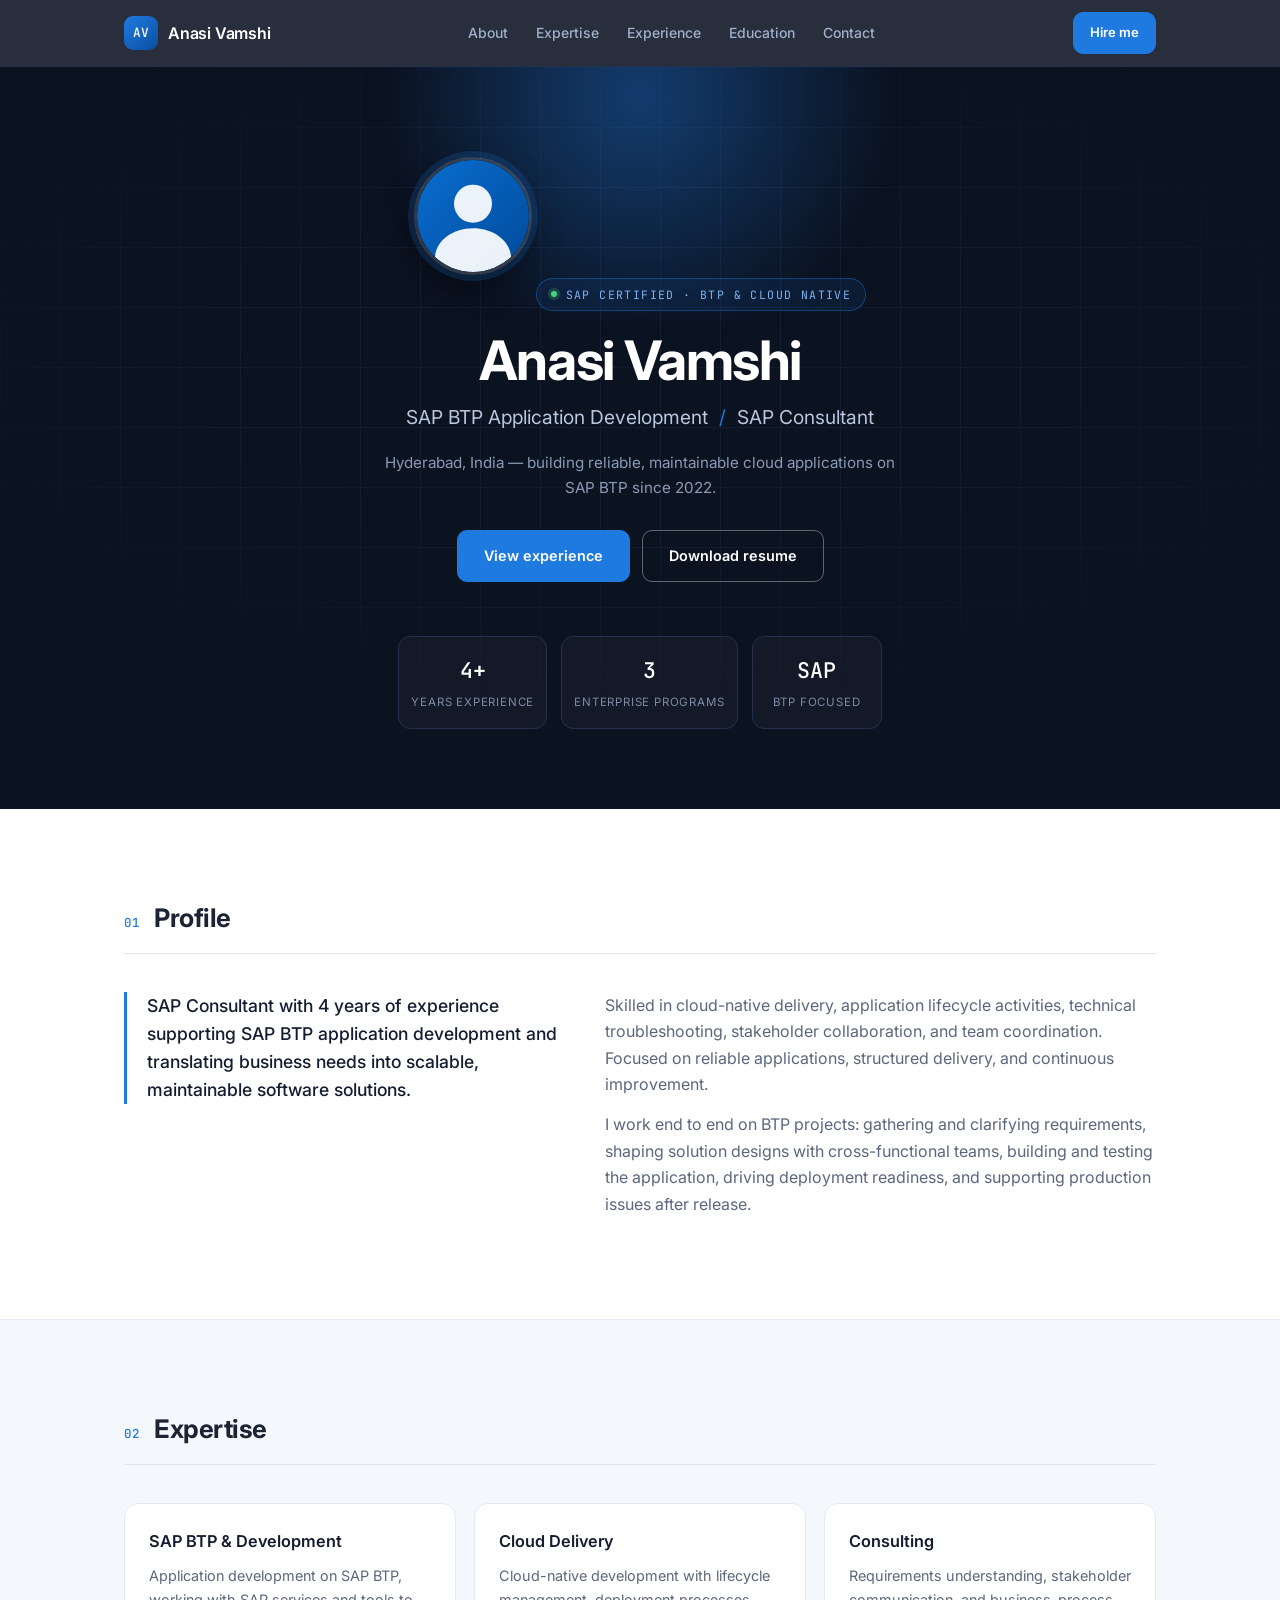
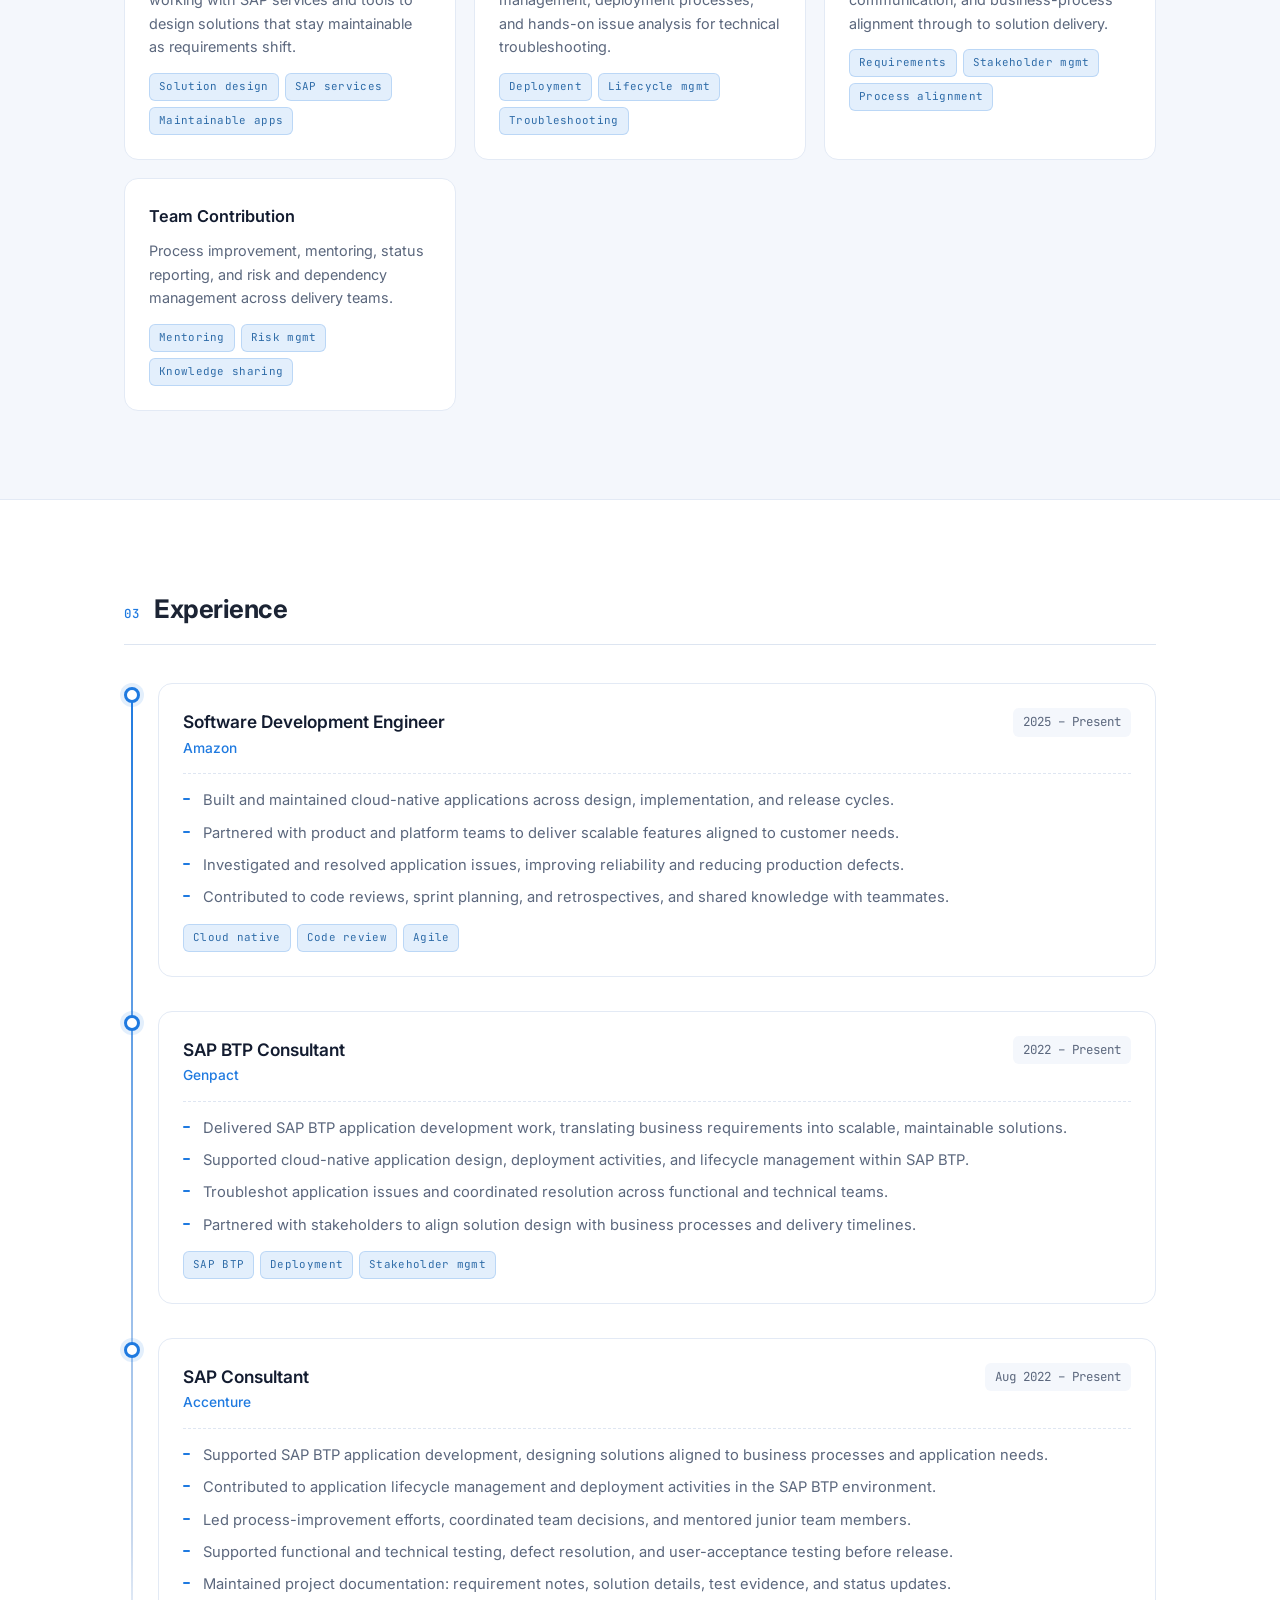
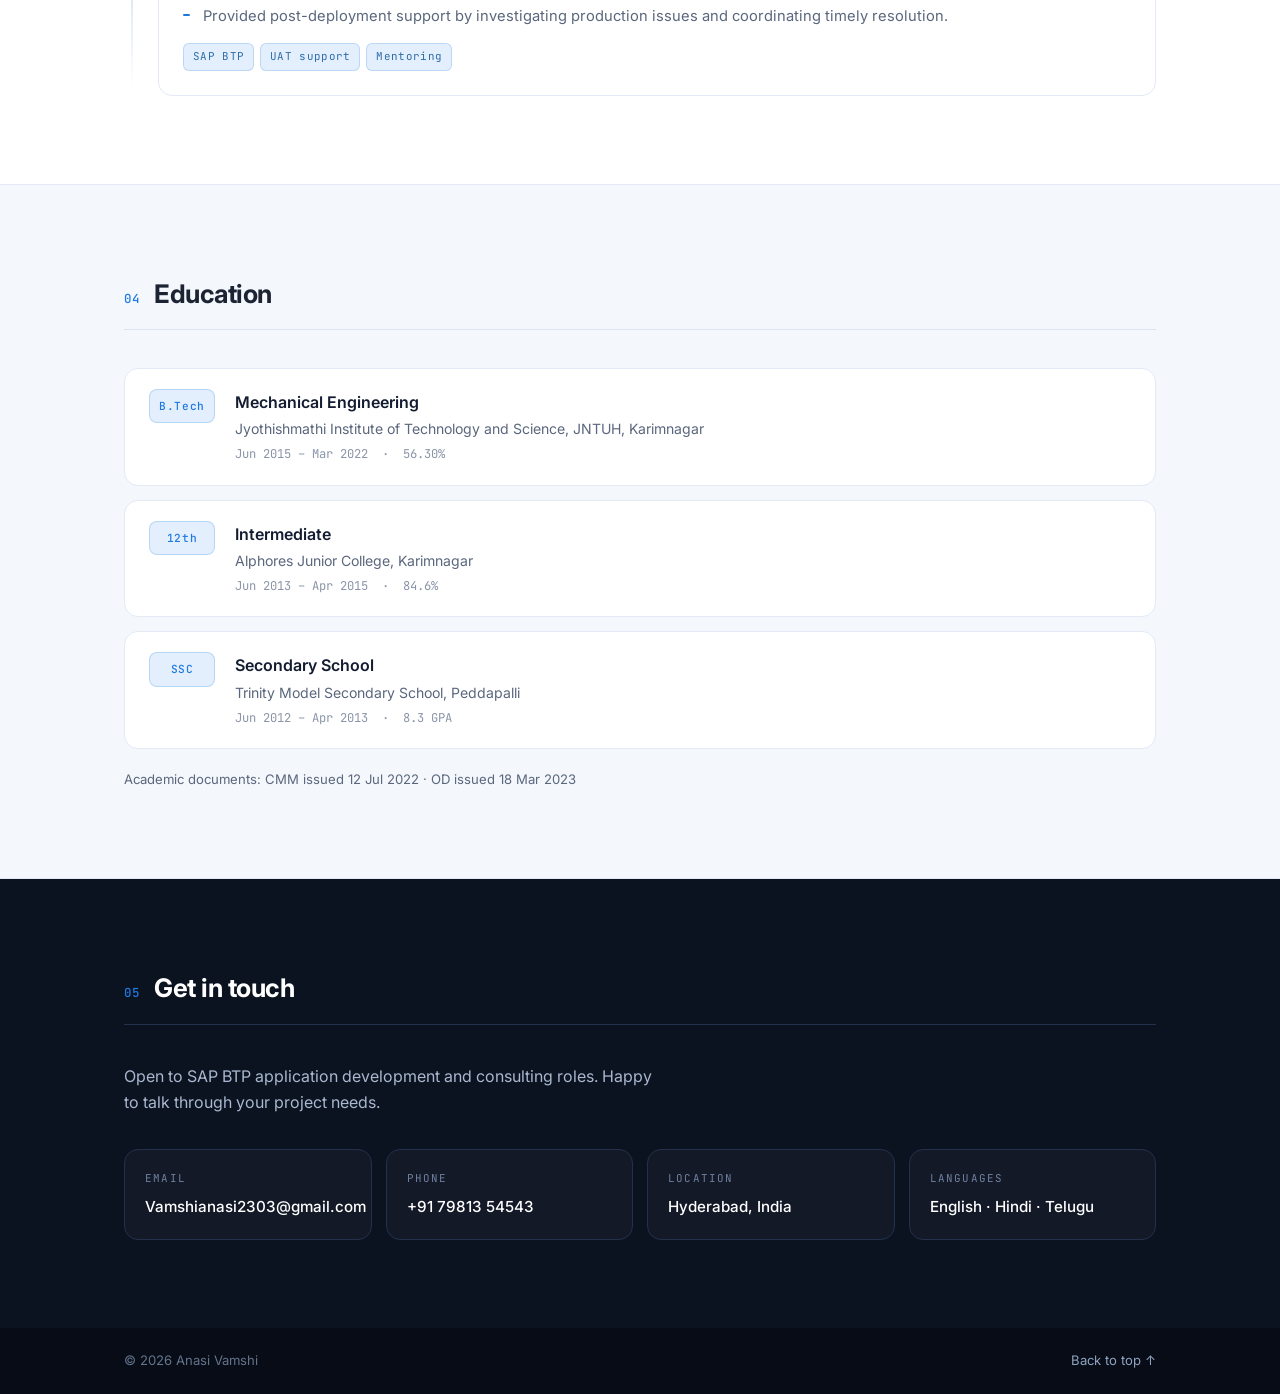
==== index.html @ f0492531 "Portfolio v1" ====
<!DOCTYPE html>
<html lang="en">
<head>
<meta charset="UTF-8">
<meta name="viewport" content="width=device-width, initial-scale=1.0">
<title>Anasi Vamshi | SAP BTP Application Development</title>
<meta name="description" content="SAP BTP Application Development consultant with 4+ years of experience in cloud-native delivery, application lifecycle management, and solution design.">
<link rel="preconnect" href="https://fonts.googleapis.com">
<link rel="preconnect" href="https://fonts.gstatic.com" crossorigin>
<link href="https://fonts.googleapis.com/css2?family=Inter:wght@300;400;500;600;700&family=JetBrains+Mono:wght@400;500&display=swap" rel="stylesheet">
<link rel="stylesheet" href="styles.css">
</head>
<body>

<a class="skip" href="#main">Skip to content</a>

<header class="topbar">
  <div class="wrap topbar-inner">
    <a href="#home" class="brand">
      <span class="brand-mark">AV</span>
      <span class="brand-text">Anasi&nbsp;Vamshi</span>
    </a>
    <nav class="nav" id="nav">
      <a href="#about" class="nav-link">About</a>
      <a href="#skills" class="nav-link">Expertise</a>
      <a href="#experience" class="nav-link">Experience</a>
      <a href="#education" class="nav-link">Education</a>
      <a href="#contact" class="nav-link">Contact</a>
    </nav>
    <a href="#contact" class="btn btn-sm topbar-cta">Hire me</a>
  </div>
</header>

<section id="home" class="hero">
  <div class="hero-grid" aria-hidden="true"></div>
  <div class="hero-glow" aria-hidden="true"></div>
  <div class="wrap hero-inner">
    <img class="avatar" src="photo.svg" alt="Portrait of Anasi Vamshi">
    <p class="eyebrow"><span class="dot"></span>SAP Certified &middot; BTP &amp; Cloud Native</p>
    <h1 class="hero-name">Anasi Vamshi</h1>
    <p class="hero-role">SAP BTP Application Development <span class="sep">/</span> SAP Consultant</p>
    <p class="hero-sub">Hyderabad, India &mdash; building reliable, maintainable cloud applications on SAP BTP since 2022.</p>
    <div class="hero-actions">
      <a href="#experience" class="btn">View experience</a>
      <a href="resume.html" class="btn btn-ghost">Download resume</a>
    </div>
    <div class="hero-stats">
      <div class="stat"><span class="stat-num">4+</span><span class="stat-label">Years experience</span></div>
      <div class="stat"><span class="stat-num">3</span><span class="stat-label">Enterprise programs</span></div>
      <div class="stat"><span class="stat-num">SAP</span><span class="stat-label">BTP focused</span></div>
    </div>
  </div>
</section>

<main id="main">

  <section id="about" class="section">
    <div class="wrap">
      <header class="section-head">
        <p class="section-num">01</p>
        <h2 class="section-title">Profile</h2>
      </header>
      <div class="about-layout">
        <p class="lead">SAP Consultant with 4 years of experience supporting SAP BTP application development and translating business needs into scalable, maintainable software solutions.</p>
        <div class="about-body">
          <p>Skilled in cloud-native delivery, application lifecycle activities, technical troubleshooting, stakeholder collaboration, and team coordination. Focused on reliable applications, structured delivery, and continuous improvement.</p>
          <p>I work end to end on BTP projects: gathering and clarifying requirements, shaping solution designs with cross-functional teams, building and testing the application, driving deployment readiness, and supporting production issues after release.</p>
        </div>
      </div>
    </div>
  </section>

  <section id="skills" class="section section-tinted">
    <div class="wrap">
      <header class="section-head">
        <p class="section-num">02</p>
        <h2 class="section-title">Expertise</h2>
      </header>
      <div class="cards">
        <article class="card">
          <h3>SAP BTP &amp; Development</h3>
          <p>Application development on SAP BTP, working with SAP services and tools to design solutions that stay maintainable as requirements shift.</p>
          <ul class="tags">
            <li>Solution design</li><li>SAP services</li><li>Maintainable apps</li>
          </ul>
        </article>
        <article class="card">
          <h3>Cloud Delivery</h3>
          <p>Cloud-native development with lifecycle management, deployment processes, and hands-on issue analysis for technical troubleshooting.</p>
          <ul class="tags">
            <li>Deployment</li><li>Lifecycle mgmt</li><li>Troubleshooting</li>
          </ul>
        </article>
        <article class="card">
          <h3>Consulting</h3>
          <p>Requirements understanding, stakeholder communication, and business-process alignment through to solution delivery.</p>
          <ul class="tags">
            <li>Requirements</li><li>Stakeholder mgmt</li><li>Process alignment</li>
          </ul>
        </article>
        <article class="card">
          <h3>Team Contribution</h3>
          <p>Process improvement, mentoring, status reporting, and risk and dependency management across delivery teams.</p>
          <ul class="tags">
            <li>Mentoring</li><li>Risk mgmt</li><li>Knowledge sharing</li>
          </ul>
        </article>
      </div>
    </div>
  </section>

  <section id="experience" class="section">
    <div class="wrap">
      <header class="section-head">
        <p class="section-num">03</p>
        <h2 class="section-title">Experience</h2>
      </header>

      <div class="timeline">

        <article class="tl-item">
          <div class="tl-marker"><span class="tl-dot"></span></div>
          <div class="tl-body">
            <div class="tl-head">
              <div>
                <h3 class="tl-title">Software Development Engineer</h3>
                <p class="tl-org">Amazon</p>
              </div>
              <p class="tl-date">2025 &ndash; Present</p>
            </div>
            <ul class="bullets">
              <li>Built and maintained cloud-native applications across design, implementation, and release cycles.</li>
              <li>Partnered with product and platform teams to deliver scalable features aligned to customer needs.</li>
              <li>Investigated and resolved application issues, improving reliability and reducing production defects.</li>
              <li>Contributed to code reviews, sprint planning, and retrospectives, and shared knowledge with teammates.</li>
            </ul>
            <ul class="tags">
              <li>Cloud native</li><li>Code review</li><li>Agile</li>
            </ul>
          </div>
        </article>

        <article class="tl-item">
          <div class="tl-marker"><span class="tl-dot"></span></div>
          <div class="tl-body">
            <div class="tl-head">
              <div>
                <h3 class="tl-title">SAP BTP Consultant</h3>
                <p class="tl-org">Genpact</p>
              </div>
              <p class="tl-date">2022 &ndash; Present</p>
            </div>
            <ul class="bullets">
              <li>Delivered SAP BTP application development work, translating business requirements into scalable, maintainable solutions.</li>
              <li>Supported cloud-native application design, deployment activities, and lifecycle management within SAP BTP.</li>
              <li>Troubleshot application issues and coordinated resolution across functional and technical teams.</li>
              <li>Partnered with stakeholders to align solution design with business processes and delivery timelines.</li>
            </ul>
            <ul class="tags">
              <li>SAP BTP</li><li>Deployment</li><li>Stakeholder mgmt</li>
            </ul>
          </div>
        </article>

        <article class="tl-item">
          <div class="tl-marker"><span class="tl-dot"></span></div>
          <div class="tl-body">
            <div class="tl-head">
              <div>
                <h3 class="tl-title">SAP Consultant</h3>
                <p class="tl-org">Accenture</p>
              </div>
              <p class="tl-date">Aug 2022 &ndash; Present</p>
            </div>
            <ul class="bullets">
              <li>Supported SAP BTP application development, designing solutions aligned to business processes and application needs.</li>
              <li>Contributed to application lifecycle management and deployment activities in the SAP BTP environment.</li>
              <li>Led process-improvement efforts, coordinated team decisions, and mentored junior team members.</li>
              <li>Supported functional and technical testing, defect resolution, and user-acceptance testing before release.</li>
              <li>Maintained project documentation: requirement notes, solution details, test evidence, and status updates.</li>
              <li>Provided post-deployment support by investigating production issues and coordinating timely resolution.</li>
            </ul>
            <ul class="tags">
              <li>SAP BTP</li><li>UAT support</li><li>Mentoring</li>
            </ul>
          </div>
        </article>

      </div>
    </div>
  </section>

  <section id="education" class="section section-tinted">
    <div class="wrap">
      <header class="section-head">
        <p class="section-num">04</p>
        <h2 class="section-title">Education</h2>
      </header>
      <div class="edu-list">
        <article class="edu">
          <div class="edu-badge">B.Tech</div>
          <div class="edu-body">
            <h3>Mechanical Engineering</h3>
            <p class="edu-org">Jyothishmathi Institute of Technology and Science, JNTUH, Karimnagar</p>
            <p class="edu-meta">Jun 2015 &ndash; Mar 2022 &nbsp;&middot;&nbsp; 56.30%</p>
          </div>
        </article>
        <article class="edu">
          <div class="edu-badge">12th</div>
          <div class="edu-body">
            <h3>Intermediate</h3>
            <p class="edu-org">Alphores Junior College, Karimnagar</p>
            <p class="edu-meta">Jun 2013 &ndash; Apr 2015 &nbsp;&middot;&nbsp; 84.6%</p>
          </div>
        </article>
        <article class="edu">
          <div class="edu-badge">SSC</div>
          <div class="edu-body">
            <h3>Secondary School</h3>
            <p class="edu-org">Trinity Model Secondary School, Peddapalli</p>
            <p class="edu-meta">Jun 2012 &ndash; Apr 2013 &nbsp;&middot;&nbsp; 8.3 GPA</p>
          </div>
        </article>
      </div>
      <p class="footnote">Academic documents: CMM issued 12 Jul 2022 &middot; OD issued 18 Mar 2023</p>
    </div>
  </section>

  <section id="contact" class="section section-dark">
    <div class="wrap contact-wrap">
      <header class="section-head section-head-dark">
        <p class="section-num">05</p>
        <h2 class="section-title">Get in touch</h2>
      </header>
      <p class="contact-lead">Open to SAP BTP application development and consulting roles. Happy to talk through your project needs.</p>
      <div class="contact-grid">
        <a class="contact-card" href="mailto:Vamshianasi2303@gmail.com">
          <span class="contact-label">Email</span>
          <span class="contact-value">Vamshianasi2303@gmail.com</span>
        </a>
        <a class="contact-card" href="tel:7981354543">
          <span class="contact-label">Phone</span>
          <span class="contact-value">+91 79813 54543</span>
        </a>
        <div class="contact-card">
          <span class="contact-label">Location</span>
          <span class="contact-value">Hyderabad, India</span>
        </div>
        <div class="contact-card">
          <span class="contact-label">Languages</span>
          <span class="contact-value">English &middot; Hindi &middot; Telugu</span>
        </div>
      </div>
    </div>
  </section>

</main>

<footer class="footer">
  <div class="wrap footer-inner">
    <p>&copy; 2026 Anasi Vamshi</p>
    <a href="#home" class="to-top">Back to top &uarr;</a>
  </div>
</footer>

<script src="script.js"></script>
</body>
</html>
---- styles.css ----
/* ============================================================
   Anasi Vamshi — Portfolio
   Editorial / technical style: dark ink + electric blue accent,
   numbered sections, timeline experience layout.
   ============================================================ */

:root {
  --ink: #0b1220;
  --ink-2: #131c30;
  --ink-3: #1b2740;
  --line: #24314d;
  --text: #1c2434;
  --muted: #5b677d;
  --paper: #ffffff;
  --tint: #f4f7fc;
  --accent: #1f7ae0;
  --accent-soft: rgba(31, 122, 224, 0.12);
  --radius: 14px;
  --wrap: 1080px;
  --sans: 'Inter', -apple-system, 'Segoe UI', Arial, sans-serif;
  --mono: 'JetBrains Mono', 'SF Mono', Consolas, monospace;
}

* { margin: 0; padding: 0; box-sizing: border-box; }

html { scroll-behavior: smooth; }

body {
  font-family: var(--sans);
  color: var(--text);
  background: var(--paper);
  line-height: 1.65;
  -webkit-font-smoothing: antialiased;
}

.wrap { max-width: var(--wrap); margin: 0 auto; padding: 0 24px; }

.skip {
  position: absolute; left: -999px; top: 0;
  background: var(--ink); color: #fff; padding: 10px 16px; z-index: 100;
}
.skip:focus { left: 0; }

/* ---------- Top bar ---------- */

.topbar {
  position: sticky; top: 0; z-index: 50;
  background: rgba(11, 18, 32, 0.88);
  backdrop-filter: blur(12px);
  border-bottom: 1px solid var(--line);
}
.topbar-inner {
  display: flex; align-items: center; justify-content: space-between;
  height: 66px; gap: 20px;
}
.brand {
  display: flex; align-items: center; gap: 10px;
  text-decoration: none; color: #fff;
}
.brand-mark {
  width: 34px; height: 34px; border-radius: 9px;
  display: grid; place-items: center;
  background: linear-gradient(140deg, var(--accent), #0a4fa0);
  font-family: var(--mono); font-size: 0.8rem; font-weight: 500; letter-spacing: 0.5px;
}
.brand-text { font-weight: 600; letter-spacing: -0.2px; }

.nav { display: flex; gap: 4px; }
.nav-link {
  position: relative;
  color: #9fb0cc; text-decoration: none;
  font-size: 0.875rem; font-weight: 500;
  padding: 8px 12px; border-radius: 8px;
  transition: color 0.2s, background 0.2s;
}
.nav-link:hover { color: #fff; background: rgba(255,255,255,0.06); }
.nav-link.active { color: #fff; }
.nav-link.active::after {
  content: ''; position: absolute; left: 12px; right: 12px; bottom: 2px;
  height: 2px; border-radius: 2px; background: var(--accent);
}
.topbar-cta { display: none; }

/* ---------- Buttons ---------- */

.btn {
  display: inline-flex; align-items: center; justify-content: center; gap: 8px;
  padding: 13px 26px; border-radius: 10px;
  background: var(--accent); color: #fff;
  font-family: var(--sans); font-size: 0.9rem; font-weight: 600;
  text-decoration: none; border: 1px solid var(--accent);
  transition: transform 0.18s, box-shadow 0.18s, background 0.18s;
}
.btn:hover {
  background: #1a68c4; border-color: #1a68c4;
  transform: translateY(-2px);
  box-shadow: 0 8px 22px rgba(31,122,224,0.32);
}
.btn-sm { padding: 9px 16px; font-size: 0.82rem; }
.btn-ghost { background: transparent; color: #fff; border-color: rgba(255,255,255,0.35); }
.btn-ghost:hover { background: rgba(255,255,255,0.12); border-color: rgba(255,255,255,0.6); box-shadow: none; }

/* ---------- Hero ---------- */

.hero {
  position: relative; overflow: hidden;
  background: var(--ink);
  color: #fff;
  padding: 90px 0 80px;
  text-align: center;
}
.hero-grid {
  position: absolute; inset: 0;
  background-image:
    linear-gradient(var(--line) 1px, transparent 1px),
    linear-gradient(90deg, var(--line) 1px, transparent 1px);
  background-size: 60px 60px;
  opacity: 0.35;
  mask-image: radial-gradient(ellipse 80% 65% at 50% 40%, #000 35%, transparent 78%);
  -webkit-mask-image: radial-gradient(ellipse 80% 65% at 50% 40%, #000 35%, transparent 78%);
}
.hero-glow {
  position: absolute; top: -180px; left: 50%; transform: translateX(-50%);
  width: 620px; height: 420px;
  background: radial-gradient(circle, rgba(31,122,224,0.42), transparent 68%);
  filter: blur(20px);
  pointer-events: none;
}
.hero-inner { position: relative; z-index: 1; }

.avatar {
  width: 118px; height: 118px; border-radius: 50%;
  border: 3px solid rgba(255,255,255,0.16);
  box-shadow: 0 0 0 6px rgba(31,122,224,0.18), 0 12px 30px rgba(0,0,0,0.45);
  object-fit: cover; margin-bottom: 22px;
}

.eyebrow {
  display: inline-flex; align-items: center; gap: 9px;
  font-family: var(--mono); font-size: 0.72rem; letter-spacing: 1.4px;
  text-transform: uppercase; color: #7fb2ee;
  border: 1px solid rgba(31,122,224,0.4);
  background: rgba(31,122,224,0.1);
  padding: 6px 14px; border-radius: 999px;
  margin-bottom: 20px;
}
.dot {
  width: 6px; height: 6px; border-radius: 50%; background: #46d17f;
  box-shadow: 0 0 0 3px rgba(70,209,127,0.22);
}

.hero-name {
  font-size: clamp(2.4rem, 6vw, 3.4rem);
  font-weight: 700; letter-spacing: -1.4px; line-height: 1.1;
  margin-bottom: 12px;
}
.hero-role {
  font-size: clamp(1rem, 2.4vw, 1.2rem);
  font-weight: 400; color: #b9c8de;
}
.hero-role .sep { color: var(--accent); margin: 0 6px; }
.hero-sub {
  max-width: 520px; margin: 16px auto 0;
  color: #8b9bb5; font-size: 0.95rem;
}
.hero-actions {
  display: flex; gap: 12px; justify-content: center; flex-wrap: wrap;
  margin-top: 30px;
}

.hero-stats {
  display: flex; justify-content: center; gap: 14px;
  margin-top: 54px; flex-wrap: wrap;
}
.stat {
  min-width: 130px;
  border: 1px solid var(--line); border-radius: 12px;
  background: rgba(255,255,255,0.03);
  padding: 16px 12px;
}
.stat-num {
  display: block; font-family: var(--mono);
  font-size: 1.35rem; font-weight: 500; color: #fff;
}
.stat-label {
  display: block; margin-top: 4px;
  font-size: 0.72rem; letter-spacing: 0.8px;
  text-transform: uppercase; color: #7b8ba4;
}

/* ---------- Sections ---------- */

.section { padding: 88px 0; }
.section-tinted { background: var(--tint); border-block: 1px solid #e3eaf5; }
.section-dark { background: var(--ink); color: #fff; }

.section-head {
  display: flex; align-items: baseline; gap: 14px;
  margin-bottom: 38px;
  padding-bottom: 14px; border-bottom: 1px solid #dde5f1;
}
.section-num {
  font-family: var(--mono); font-size: 0.78rem; font-weight: 500;
  color: var(--accent); letter-spacing: 1px;
}
.section-title {
  font-size: 1.6rem; font-weight: 700; letter-spacing: -0.5px;
}
.section-head-dark { border-bottom-color: var(--line); }
.section-head-dark .section-title { color: #fff; }

/* ---------- About ---------- */

.about-layout {
  display: grid; grid-template-columns: 1fr 1.25fr;
  gap: 40px; align-items: start;
}
.lead {
  font-size: 1.1rem; font-weight: 500; line-height: 1.6;
  color: var(--ink-2);
  border-left: 3px solid var(--accent);
  padding-left: 20px;
}
.about-body p { color: var(--muted); margin-bottom: 14px; }

/* ---------- Cards ---------- */

.cards {
  display: grid; grid-template-columns: repeat(auto-fit, minmax(258px, 1fr));
  gap: 18px;
}
.card {
  background: var(--paper);
  border: 1px solid #e3eaf5; border-radius: var(--radius);
  padding: 24px;
  transition: transform 0.2s, box-shadow 0.2s, border-color 0.2s;
}
.card:hover {
  transform: translateY(-4px);
  border-color: rgba(31,122,224,0.45);
  box-shadow: 0 14px 34px rgba(16,32,64,0.1);
}
.card h3 {
  font-size: 1.02rem; font-weight: 600; margin-bottom: 9px;
  color: var(--ink-2);
}
.card p { color: var(--muted); font-size: 0.9rem; }

.tags {
  display: flex; flex-wrap: wrap; gap: 6px;
  list-style: none; margin-top: 14px;
}
.tags li {
  font-family: var(--mono); font-size: 0.68rem; letter-spacing: 0.3px;
  color: #2f6ca8; background: var(--accent-soft);
  border: 1px solid rgba(31,122,224,0.2);
  padding: 4px 9px; border-radius: 6px;
}

/* ---------- Timeline ---------- */

.timeline { position: relative; padding-left: 34px; }
.timeline::before {
  content: ''; position: absolute; left: 7px; top: 8px; bottom: 8px;
  width: 2px;
  background: linear-gradient(180deg, var(--accent), #c8d8ee 85%, transparent);
}
.tl-item { position: relative; padding-bottom: 34px; }
.tl-item:last-child { padding-bottom: 0; }
.tl-marker { position: absolute; left: -34px; top: 4px; }
.tl-dot {
  display: block; width: 16px; height: 16px; border-radius: 50%;
  background: var(--paper); border: 3px solid var(--accent);
  box-shadow: 0 0 0 4px rgba(31,122,224,0.12);
}
.tl-body {
  background: var(--paper);
  border: 1px solid #e3eaf5; border-radius: var(--radius);
  padding: 24px; transition: border-color 0.2s, box-shadow 0.2s;
}
.tl-body:hover { border-color: rgba(31,122,224,0.4); box-shadow: 0 12px 30px rgba(16,32,64,0.09); }
.tl-head {
  display: flex; justify-content: space-between; align-items: flex-start;
  gap: 16px; flex-wrap: wrap;
  padding-bottom: 14px; margin-bottom: 14px;
  border-bottom: 1px dashed #dfe6f2;
}
.tl-title { font-size: 1.08rem; font-weight: 600; color: var(--ink-2); }
.tl-org { font-size: 0.86rem; color: var(--accent); font-weight: 500; }
.tl-date {
  font-family: var(--mono); font-size: 0.78rem; color: var(--muted);
  white-space: nowrap; padding: 4px 10px;
  background: var(--tint); border-radius: 6px;
}
.bullets { list-style: none; }
.bullets li {
  position: relative; padding-left: 20px;
  margin-bottom: 8px; font-size: 0.92rem; color: var(--muted);
}
.bullets li::before {
  content: ''; position: absolute; left: 0; top: 10px;
  width: 7px; height: 2px; background: var(--accent); border-radius: 2px;
}

/* ---------- Education ---------- */

.edu-list { display: grid; gap: 14px; }
.edu {
  display: flex; gap: 20px; align-items: flex-start;
  background: var(--paper);
  border: 1px solid #e3eaf5; border-radius: var(--radius);
  padding: 20px 24px;
  transition: transform 0.2s, border-color 0.2s;
}
.edu:hover { transform: translateX(4px); border-color: rgba(31,122,224,0.4); }
.edu-badge {
  flex: 0 0 66px;
  font-family: var(--mono); font-size: 0.7rem; font-weight: 500;
  text-align: center; letter-spacing: 0.6px;
  color: var(--accent); background: var(--accent-soft);
  border: 1px solid rgba(31,122,224,0.22);
  border-radius: 8px; padding: 7px 0;
}
.edu-body h3 { font-size: 1rem; font-weight: 600; color: var(--ink-2); }
.edu-org { font-size: 0.88rem; color: var(--muted); margin: 2px 0 4px; }
.edu-meta { font-family: var(--mono); font-size: 0.76rem; color: #8a95a8; }
.footnote { margin-top: 20px; font-size: 0.82rem; color: var(--muted); }

/* ---------- Contact ---------- */

.contact-lead {
  max-width: 540px; color: #a9b8cf; margin-bottom: 34px;
}
.contact-grid {
  display: grid; grid-template-columns: repeat(auto-fit, minmax(220px, 1fr)); gap: 14px;
}
.contact-card {
  display: block; text-decoration: none;
  border: 1px solid var(--line); border-radius: var(--radius);
  background: rgba(255,255,255,0.03);
  padding: 20px;
  transition: border-color 0.2s, background 0.2s, transform 0.2s;
}
a.contact-card:hover {
  border-color: var(--accent); background: rgba(31,122,224,0.1);
  transform: translateY(-3px);
}
.contact-label {
  display: block; font-family: var(--mono); font-size: 0.68rem;
  letter-spacing: 1.2px; text-transform: uppercase; color: #6f81a0;
  margin-bottom: 6px;
}
.contact-value { display: block; font-size: 0.95rem; font-weight: 500; color: #fff; }

/* ---------- Footer ---------- */

.footer { background: #070c16; color: #64748b; padding: 22px 0; }
.footer-inner {
  display: flex; justify-content: space-between; align-items: center;
  font-size: 0.82rem; flex-wrap: wrap; gap: 10px;
}
.to-top { color: #8fa3c0; text-decoration: none; }
.to-top:hover { color: #fff; }

/* ---------- Responsive ---------- */

@media (max-width: 860px) {
  .about-layout { grid-template-columns: 1fr; gap: 26px; }
  .nav { display: none; }
  .topbar-cta { display: inline-flex; }
}

@media (max-width: 560px) {
  .section { padding: 62px 0; }
  .hero { padding: 64px 0 58px; }
  .timeline { padding-left: 26px; }
  .timeline::before { left: 5px; }
  .tl-marker { left: -26px; }
  .tl-body, .card, .edu { padding: 20px; }
  .edu { flex-direction: column; gap: 12px; }
  .edu-badge { flex: 0 0 auto; align-self: flex-start; padding: 5px 12px; }
  .hero-actions .btn { width: 100%; }
}

@media print {
  .topbar, .hero-actions, .to-top { display: none; }
  body { color: #000; }
  .hero { background: #fff; color: #000; padding: 24px 0; }
  .hero-grid, .hero-glow { display: none; }
  .section { padding: 24px 0; }
  .tl-body, .card, .edu { border: 1px solid #ccc; box-shadow: none; }
}
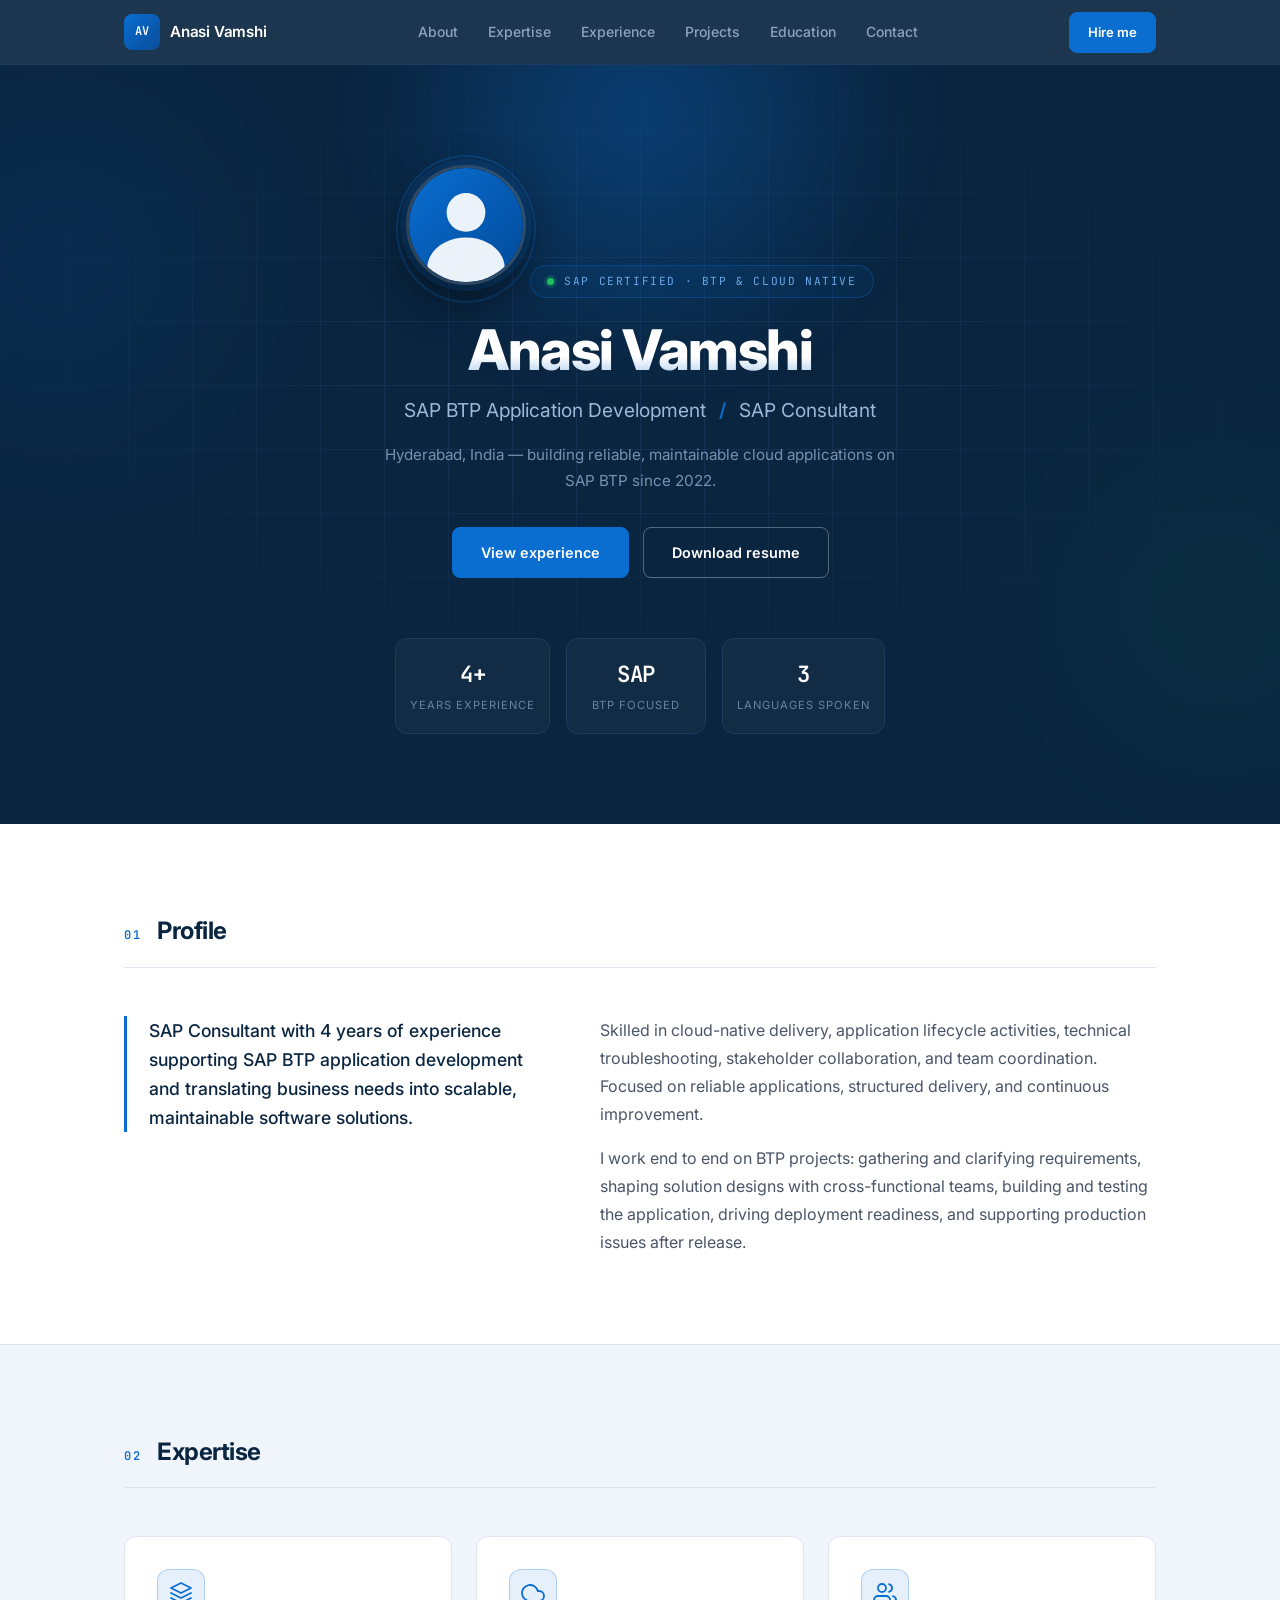
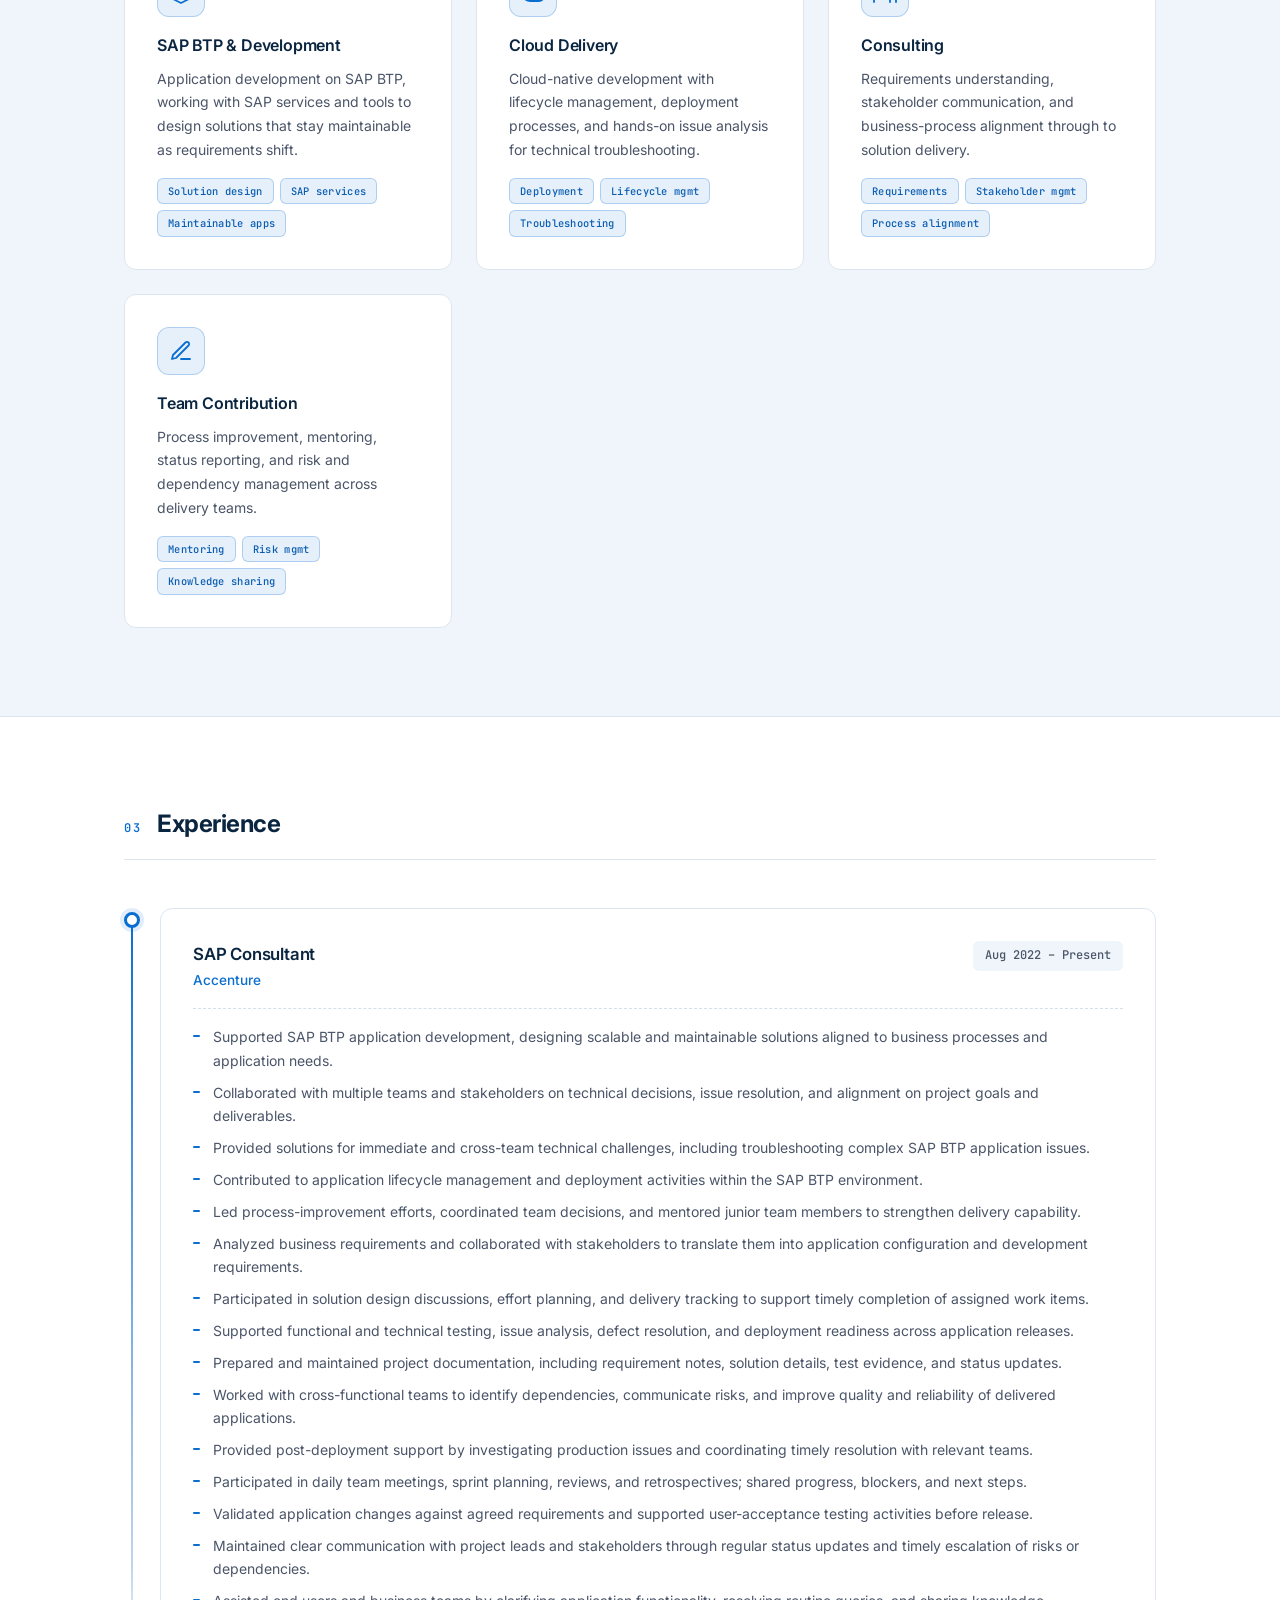
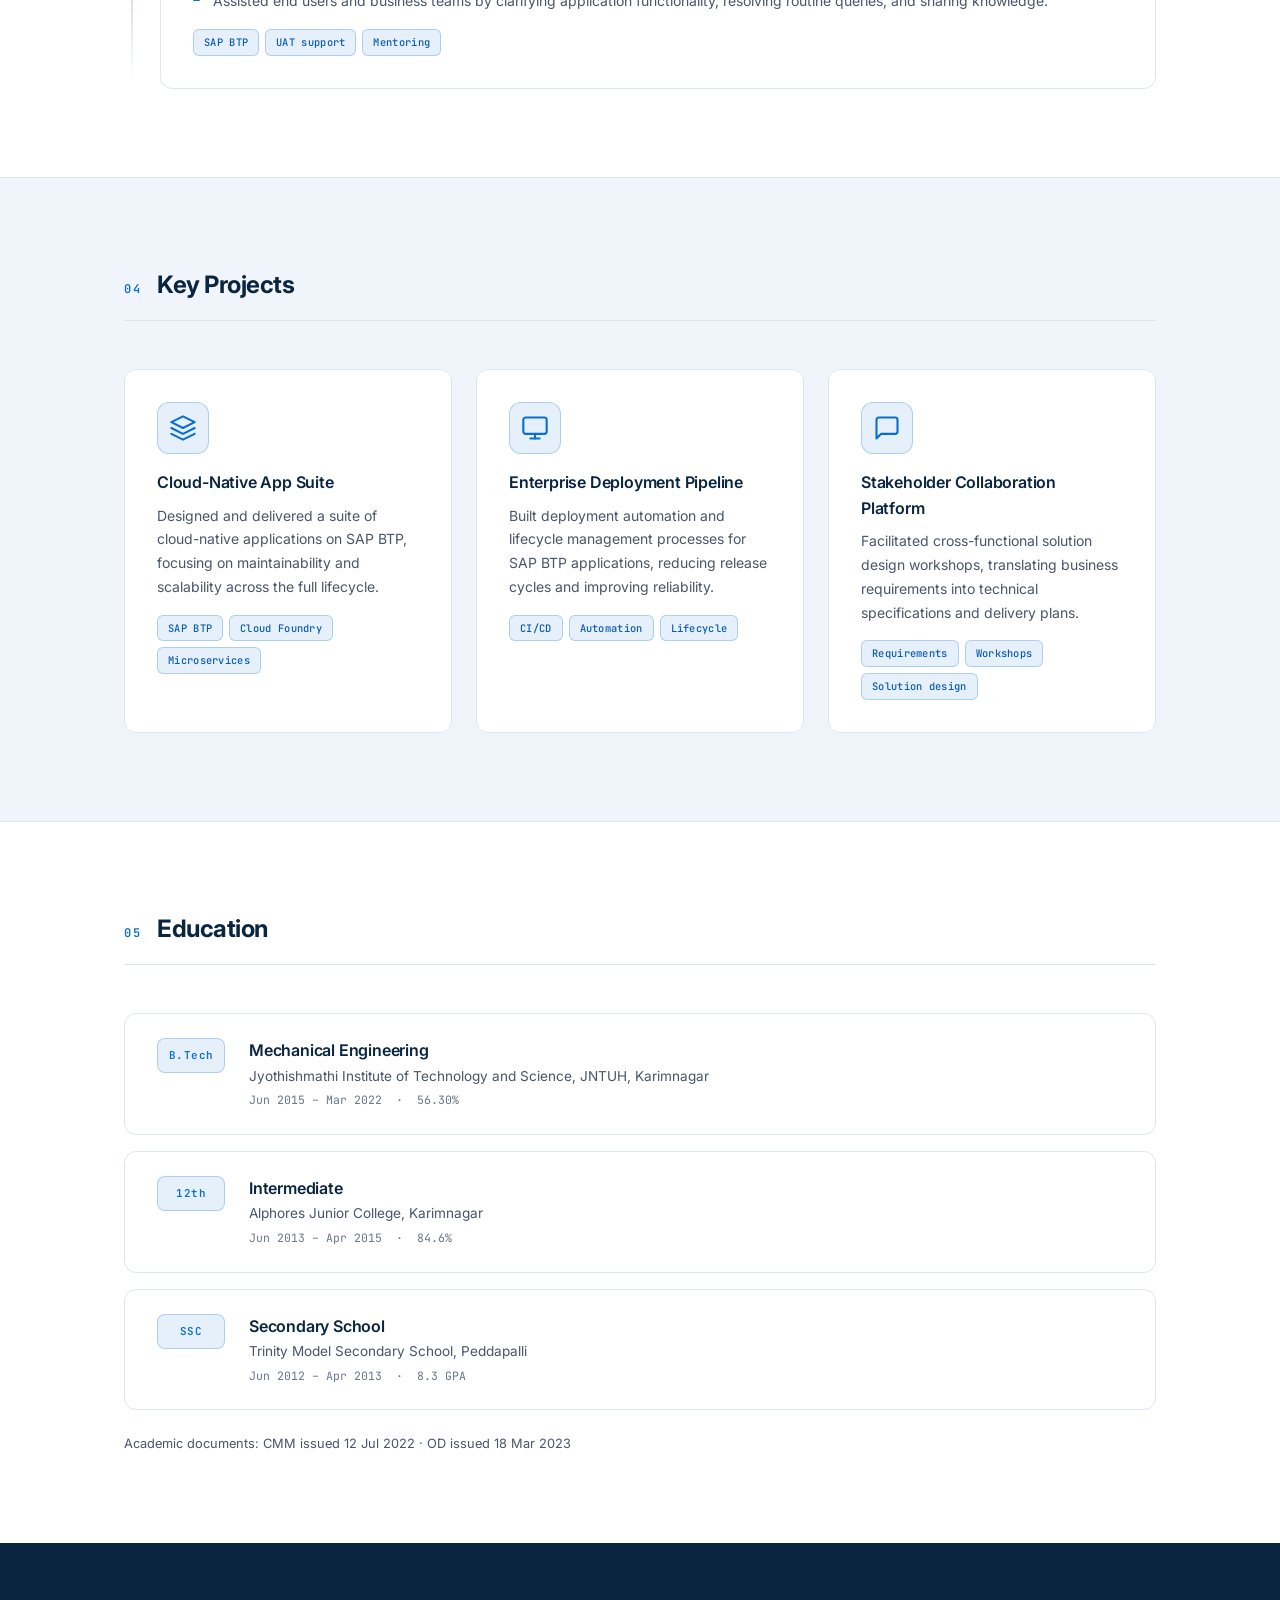
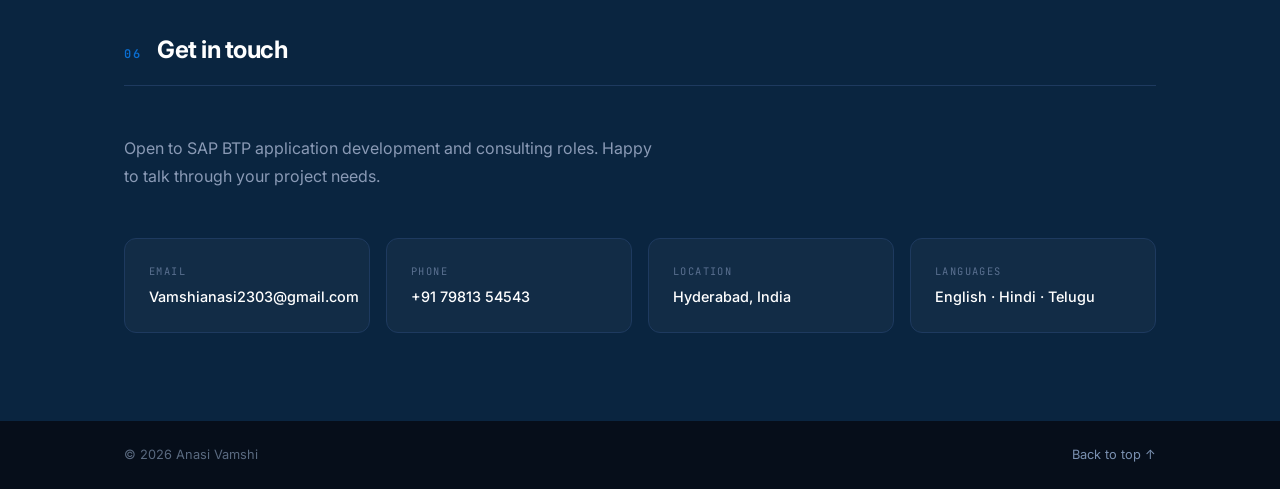
==== commit e74260fb: "initial commit" ====
--- a/index.html
+++ b/index.html
@@ -1,268 +1,297 @@
 <!DOCTYPE html>
 <html lang="en">
 <head>
-<meta charset="UTF-8">
-<meta name="viewport" content="width=device-width, initial-scale=1.0">
-<title>Anasi Vamshi | SAP BTP Application Development</title>
-<meta name="description" content="SAP BTP Application Development consultant with 4+ years of experience in cloud-native delivery, application lifecycle management, and solution design.">
-<link rel="preconnect" href="https://fonts.googleapis.com">
-<link rel="preconnect" href="https://fonts.gstatic.com" crossorigin>
-<link href="https://fonts.googleapis.com/css2?family=Inter:wght@300;400;500;600;700&family=JetBrains+Mono:wght@400;500&display=swap" rel="stylesheet">
-<link rel="stylesheet" href="styles.css">
+  <meta charset="UTF-8">
+  <meta name="viewport" content="width=device-width, initial-scale=1.0">
+  <title>Anasi Vamshi | SAP BTP Application Development</title>
+  <meta name="description" content="SAP BTP Application Development consultant with 4+ years of experience in cloud-native delivery, application lifecycle management, and solution design.">
+  <link rel="preconnect" href="https://fonts.googleapis.com">
+  <link rel="preconnect" href="https://fonts.gstatic.com" crossorigin>
+  <link href="https://fonts.googleapis.com/css2?family=Inter:wght@300;400;500;600;700;800&family=JetBrains+Mono:wght@400;500;600&display=swap" rel="stylesheet">
+  <link rel="stylesheet" href="styles.css">
 </head>
 <body>
 
-<a class="skip" href="#main">Skip to content</a>
-
-<header class="topbar">
-  <div class="wrap topbar-inner">
-    <a href="#home" class="brand">
-      <span class="brand-mark">AV</span>
-      <span class="brand-text">Anasi&nbsp;Vamshi</span>
-    </a>
-    <nav class="nav" id="nav">
-      <a href="#about" class="nav-link">About</a>
-      <a href="#skills" class="nav-link">Expertise</a>
-      <a href="#experience" class="nav-link">Experience</a>
-      <a href="#education" class="nav-link">Education</a>
-      <a href="#contact" class="nav-link">Contact</a>
-    </nav>
-    <a href="#contact" class="btn btn-sm topbar-cta">Hire me</a>
-  </div>
-</header>
-
-<section id="home" class="hero">
-  <div class="hero-grid" aria-hidden="true"></div>
-  <div class="hero-glow" aria-hidden="true"></div>
-  <div class="wrap hero-inner">
-    <img class="avatar" src="photo.svg" alt="Portrait of Anasi Vamshi">
-    <p class="eyebrow"><span class="dot"></span>SAP Certified &middot; BTP &amp; Cloud Native</p>
-    <h1 class="hero-name">Anasi Vamshi</h1>
-    <p class="hero-role">SAP BTP Application Development <span class="sep">/</span> SAP Consultant</p>
-    <p class="hero-sub">Hyderabad, India &mdash; building reliable, maintainable cloud applications on SAP BTP since 2022.</p>
-    <div class="hero-actions">
-      <a href="#experience" class="btn">View experience</a>
-      <a href="resume.html" class="btn btn-ghost">Download resume</a>
-    </div>
-    <div class="hero-stats">
-      <div class="stat"><span class="stat-num">4+</span><span class="stat-label">Years experience</span></div>
-      <div class="stat"><span class="stat-num">3</span><span class="stat-label">Enterprise programs</span></div>
-      <div class="stat"><span class="stat-num">SAP</span><span class="stat-label">BTP focused</span></div>
-    </div>
-  </div>
-</section>
-
-<main id="main">
-
-  <section id="about" class="section">
-    <div class="wrap">
-      <header class="section-head">
-        <p class="section-num">01</p>
-        <h2 class="section-title">Profile</h2>
-      </header>
-      <div class="about-layout">
-        <p class="lead">SAP Consultant with 4 years of experience supporting SAP BTP application development and translating business needs into scalable, maintainable software solutions.</p>
-        <div class="about-body">
-          <p>Skilled in cloud-native delivery, application lifecycle activities, technical troubleshooting, stakeholder collaboration, and team coordination. Focused on reliable applications, structured delivery, and continuous improvement.</p>
-          <p>I work end to end on BTP projects: gathering and clarifying requirements, shaping solution designs with cross-functional teams, building and testing the application, driving deployment readiness, and supporting production issues after release.</p>
-        </div>
+  <a class="skip" href="#main">Skip to content</a>
+
+  <header class="topbar" id="topbar">
+    <div class="wrap topbar-inner">
+      <a href="#home" class="brand">
+        <span class="brand-mark">AV</span>
+        <span class="brand-text">Anasi&nbsp;Vamshi</span>
+      </a>
+      <nav class="nav" id="nav" aria-label="Primary">
+        <a href="#about" class="nav-link">About</a>
+        <a href="#skills" class="nav-link">Expertise</a>
+        <a href="#experience" class="nav-link">Experience</a>
+        <a href="#projects" class="nav-link">Projects</a>
+        <a href="#education" class="nav-link">Education</a>
+        <a href="#contact" class="nav-link">Contact</a>
+      </nav>
+      <a href="#contact" class="btn btn-sm topbar-cta">Hire me</a>
+      <button class="nav-toggle" id="navToggle" aria-expanded="false" aria-controls="nav" aria-label="Toggle navigation">
+        <span></span>
+      </button>
+    </div>
+  </header>
+
+  <section id="home" class="hero">
+    <div class="hero-bg" aria-hidden="true">
+      <div class="hero-grid"></div>
+      <div class="hero-glow"></div>
+      <div class="hero-orb hero-orb-1"></div>
+      <div class="hero-orb hero-orb-2"></div>
+    </div>
+    <div class="wrap hero-inner">
+      <div class="hero-badge">
+        <img class="avatar" src="photo.svg" alt="Portrait of Anasi Vamshi">
+        <span class="hero-badge-ring"></span>
+      </div>
+      <p class="eyebrow reveal"><span class="dot"></span>SAP Certified &middot; BTP &amp; Cloud Native</p>
+      <h1 class="hero-name reveal">Anasi Vamshi</h1>
+      <p class="hero-role reveal">SAP BTP Application Development <span class="sep">/</span> SAP Consultant</p>
+      <p class="hero-sub reveal">Hyderabad, India &mdash; building reliable, maintainable cloud applications on SAP BTP since 2022.</p>
+      <div class="hero-actions reveal">
+        <a href="#experience" class="btn">View experience</a>
+        <a href="resume.html" class="btn btn-ghost">Download resume</a>
+      </div>
+      <div class="hero-stats reveal">
+        <div class="stat"><span class="stat-num">4+</span><span class="stat-label">Years experience</span></div>
+        <div class="stat"><span class="stat-num">SAP</span><span class="stat-label">BTP focused</span></div>
+        <div class="stat"><span class="stat-num">3</span><span class="stat-label">Languages spoken</span></div>
       </div>
     </div>
   </section>
 
-  <section id="skills" class="section section-tinted">
-    <div class="wrap">
-      <header class="section-head">
-        <p class="section-num">02</p>
-        <h2 class="section-title">Expertise</h2>
-      </header>
-      <div class="cards">
-        <article class="card">
-          <h3>SAP BTP &amp; Development</h3>
-          <p>Application development on SAP BTP, working with SAP services and tools to design solutions that stay maintainable as requirements shift.</p>
-          <ul class="tags">
-            <li>Solution design</li><li>SAP services</li><li>Maintainable apps</li>
-          </ul>
-        </article>
-        <article class="card">
-          <h3>Cloud Delivery</h3>
-          <p>Cloud-native development with lifecycle management, deployment processes, and hands-on issue analysis for technical troubleshooting.</p>
-          <ul class="tags">
-            <li>Deployment</li><li>Lifecycle mgmt</li><li>Troubleshooting</li>
-          </ul>
-        </article>
-        <article class="card">
-          <h3>Consulting</h3>
-          <p>Requirements understanding, stakeholder communication, and business-process alignment through to solution delivery.</p>
-          <ul class="tags">
-            <li>Requirements</li><li>Stakeholder mgmt</li><li>Process alignment</li>
-          </ul>
-        </article>
-        <article class="card">
-          <h3>Team Contribution</h3>
-          <p>Process improvement, mentoring, status reporting, and risk and dependency management across delivery teams.</p>
-          <ul class="tags">
-            <li>Mentoring</li><li>Risk mgmt</li><li>Knowledge sharing</li>
-          </ul>
-        </article>
-      </div>
-    </div>
-  </section>
-
-  <section id="experience" class="section">
-    <div class="wrap">
-      <header class="section-head">
-        <p class="section-num">03</p>
-        <h2 class="section-title">Experience</h2>
-      </header>
-
-      <div class="timeline">
-
-        <article class="tl-item">
-          <div class="tl-marker"><span class="tl-dot"></span></div>
-          <div class="tl-body">
-            <div class="tl-head">
-              <div>
-                <h3 class="tl-title">Software Development Engineer</h3>
-                <p class="tl-org">Amazon</p>
+  <main id="main">
+
+    <section id="about" class="section">
+      <div class="wrap">
+        <header class="section-head reveal">
+          <p class="section-num">01</p>
+          <h2 class="section-title">Profile</h2>
+        </header>
+        <div class="about-layout">
+          <p class="lead reveal">SAP Consultant with 4 years of experience supporting SAP BTP application development and translating business needs into scalable, maintainable software solutions.</p>
+          <div class="about-body">
+            <p class="reveal">Skilled in cloud-native delivery, application lifecycle activities, technical troubleshooting, stakeholder collaboration, and team coordination. Focused on reliable applications, structured delivery, and continuous improvement.</p>
+            <p class="reveal">I work end to end on BTP projects: gathering and clarifying requirements, shaping solution designs with cross-functional teams, building and testing the application, driving deployment readiness, and supporting production issues after release.</p>
+          </div>
+        </div>
+      </div>
+    </section>
+
+    <section id="skills" class="section section-tinted">
+      <div class="wrap">
+        <header class="section-head reveal">
+          <p class="section-num">02</p>
+          <h2 class="section-title">Expertise</h2>
+        </header>
+        <div class="cards">
+          <article class="card reveal">
+            <div class="card-icon" aria-hidden="true">
+              <svg width="24" height="24" viewBox="0 0 24 24" fill="none" stroke="currentColor" stroke-width="1.8" stroke-linecap="round" stroke-linejoin="round"><path d="M12 2L2 7l10 5 10-5-10-5z"/><path d="M2 17l10 5 10-5"/><path d="M2 12l10 5 10-5"/></svg>
+            </div>
+            <h3>SAP BTP &amp; Development</h3>
+            <p>Application development on SAP BTP, working with SAP services and tools to design solutions that stay maintainable as requirements shift.</p>
+            <ul class="tags">
+              <li>Solution design</li><li>SAP services</li><li>Maintainable apps</li>
+            </ul>
+          </article>
+          <article class="card reveal">
+            <div class="card-icon" aria-hidden="true">
+              <svg width="24" height="24" viewBox="0 0 24 24" fill="none" stroke="currentColor" stroke-width="1.8" stroke-linecap="round" stroke-linejoin="round"><path d="M18 10h-1.26A8 8 0 1 0 9 20h9a5 5 0 0 0 0-10z"/></svg>
+            </div>
+            <h3>Cloud Delivery</h3>
+            <p>Cloud-native development with lifecycle management, deployment processes, and hands-on issue analysis for technical troubleshooting.</p>
+            <ul class="tags">
+              <li>Deployment</li><li>Lifecycle mgmt</li><li>Troubleshooting</li>
+            </ul>
+          </article>
+          <article class="card reveal">
+            <div class="card-icon" aria-hidden="true">
+              <svg width="24" height="24" viewBox="0 0 24 24" fill="none" stroke="currentColor" stroke-width="1.8" stroke-linecap="round" stroke-linejoin="round"><path d="M17 21v-2a4 4 0 0 0-4-4H5a4 4 0 0 0-4 4v2"/><circle cx="9" cy="7" r="4"/><path d="M23 21v-2a4 4 0 0 0-3-3.87"/><path d="M16 3.13a4 4 0 0 1 0 7.75"/></svg>
+            </div>
+            <h3>Consulting</h3>
+            <p>Requirements understanding, stakeholder communication, and business-process alignment through to solution delivery.</p>
+            <ul class="tags">
+              <li>Requirements</li><li>Stakeholder mgmt</li><li>Process alignment</li>
+            </ul>
+          </article>
+          <article class="card reveal">
+            <div class="card-icon" aria-hidden="true">
+              <svg width="24" height="24" viewBox="0 0 24 24" fill="none" stroke="currentColor" stroke-width="1.8" stroke-linecap="round" stroke-linejoin="round"><path d="M12 20h9"/><path d="M16.5 3.5a2.121 2.121 0 0 1 3 3L7 19l-4 1 1-4L16.5 3.5z"/></svg>
+            </div>
+            <h3>Team Contribution</h3>
+            <p>Process improvement, mentoring, status reporting, and risk and dependency management across delivery teams.</p>
+            <ul class="tags">
+              <li>Mentoring</li><li>Risk mgmt</li><li>Knowledge sharing</li>
+            </ul>
+          </article>
+        </div>
+      </div>
+    </section>
+
+    <section id="experience" class="section">
+      <div class="wrap">
+        <header class="section-head reveal">
+          <p class="section-num">03</p>
+          <h2 class="section-title">Experience</h2>
+        </header>
+
+        <div class="timeline">
+
+          <article class="tl-item reveal">
+            <div class="tl-marker"><span class="tl-dot"></span></div>
+            <div class="tl-body">
+              <div class="tl-head">
+                <div>
+                  <h3 class="tl-title">SAP Consultant</h3>
+                  <p class="tl-org">Accenture</p>
+                </div>
+                <p class="tl-date">Aug 2022 &ndash; Present</p>
               </div>
-              <p class="tl-date">2025 &ndash; Present</p>
-            </div>
-            <ul class="bullets">
-              <li>Built and maintained cloud-native applications across design, implementation, and release cycles.</li>
-              <li>Partnered with product and platform teams to deliver scalable features aligned to customer needs.</li>
-              <li>Investigated and resolved application issues, improving reliability and reducing production defects.</li>
-              <li>Contributed to code reviews, sprint planning, and retrospectives, and shared knowledge with teammates.</li>
-            </ul>
-            <ul class="tags">
-              <li>Cloud native</li><li>Code review</li><li>Agile</li>
-            </ul>
+              <ul class="bullets">
+                <li>Supported SAP BTP application development, designing scalable and maintainable solutions aligned to business processes and application needs.</li>
+                <li>Collaborated with multiple teams and stakeholders on technical decisions, issue resolution, and alignment on project goals and deliverables.</li>
+                <li>Provided solutions for immediate and cross-team technical challenges, including troubleshooting complex SAP BTP application issues.</li>
+                <li>Contributed to application lifecycle management and deployment activities within the SAP BTP environment.</li>
+                <li>Led process-improvement efforts, coordinated team decisions, and mentored junior team members to strengthen delivery capability.</li>
+                <li>Analyzed business requirements and collaborated with stakeholders to translate them into application configuration and development requirements.</li>
+                <li>Participated in solution design discussions, effort planning, and delivery tracking to support timely completion of assigned work items.</li>
+                <li>Supported functional and technical testing, issue analysis, defect resolution, and deployment readiness across application releases.</li>
+                <li>Prepared and maintained project documentation, including requirement notes, solution details, test evidence, and status updates.</li>
+                <li>Worked with cross-functional teams to identify dependencies, communicate risks, and improve quality and reliability of delivered applications.</li>
+                <li>Provided post-deployment support by investigating production issues and coordinating timely resolution with relevant teams.</li>
+                <li>Participated in daily team meetings, sprint planning, reviews, and retrospectives; shared progress, blockers, and next steps.</li>
+                <li>Validated application changes against agreed requirements and supported user-acceptance testing activities before release.</li>
+                <li>Maintained clear communication with project leads and stakeholders through regular status updates and timely escalation of risks or dependencies.</li>
+                <li>Assisted end users and business teams by clarifying application functionality, resolving routine queries, and sharing knowledge.</li>
+              </ul>
+              <ul class="tags">
+                <li>SAP BTP</li><li>UAT support</li><li>Mentoring</li>
+              </ul>
+            </div>
+          </article>
+
+        </div>
+      </div>
+    </section>
+
+    <section id="projects" class="section section-tinted">
+      <div class="wrap">
+        <header class="section-head reveal">
+          <p class="section-num">04</p>
+          <h2 class="section-title">Key Projects</h2>
+        </header>
+        <div class="cards">
+          <article class="card project-card reveal">
+            <div class="project-icon" aria-hidden="true">
+              <svg width="28" height="28" viewBox="0 0 24 24" fill="none" stroke="currentColor" stroke-width="1.8" stroke-linecap="round" stroke-linejoin="round"><path d="M12 2L2 7l10 5 10-5-10-5z"/><path d="M2 17l10 5 10-5"/><path d="M2 12l10 5 10-5"/></svg>
+            </div>
+            <h3>Cloud-Native App Suite</h3>
+            <p>Designed and delivered a suite of cloud-native applications on SAP BTP, focusing on maintainability and scalability across the full lifecycle.</p>
+            <ul class="tags">
+              <li>SAP BTP</li><li>Cloud Foundry</li><li>Microservices</li>
+            </ul>
+          </article>
+          <article class="card project-card reveal">
+            <div class="project-icon" aria-hidden="true">
+              <svg width="28" height="28" viewBox="0 0 24 24" fill="none" stroke="currentColor" stroke-width="1.8" stroke-linecap="round" stroke-linejoin="round"><rect x="2" y="3" width="20" height="14" rx="2"/><line x1="8" y1="21" x2="16" y2="21"/><line x1="12" y1="17" x2="12" y2="21"/></svg>
+            </div>
+            <h3>Enterprise Deployment Pipeline</h3>
+            <p>Built deployment automation and lifecycle management processes for SAP BTP applications, reducing release cycles and improving reliability.</p>
+            <ul class="tags">
+              <li>CI/CD</li><li>Automation</li><li>Lifecycle</li>
+            </ul>
+          </article>
+          <article class="card project-card reveal">
+            <div class="project-icon" aria-hidden="true">
+              <svg width="28" height="28" viewBox="0 0 24 24" fill="none" stroke="currentColor" stroke-width="1.8" stroke-linecap="round" stroke-linejoin="round"><path d="M21 15a2 2 0 0 1-2 2H7l-4 4V5a2 2 0 0 1 2-2h14a2 2 0 0 1 2 2z"/></svg>
+            </div>
+            <h3>Stakeholder Collaboration Platform</h3>
+            <p>Facilitated cross-functional solution design workshops, translating business requirements into technical specifications and delivery plans.</p>
+            <ul class="tags">
+              <li>Requirements</li><li>Workshops</li><li>Solution design</li>
+            </ul>
+          </article>
+        </div>
+      </div>
+    </section>
+
+    <section id="education" class="section">
+      <div class="wrap">
+        <header class="section-head reveal">
+          <p class="section-num">05</p>
+          <h2 class="section-title">Education</h2>
+        </header>
+        <div class="edu-list">
+          <article class="edu reveal">
+            <div class="edu-badge">B.Tech</div>
+            <div class="edu-body">
+              <h3>Mechanical Engineering</h3>
+              <p class="edu-org">Jyothishmathi Institute of Technology and Science, JNTUH, Karimnagar</p>
+              <p class="edu-meta">Jun 2015 &ndash; Mar 2022 &nbsp;&middot;&nbsp; 56.30%</p>
+            </div>
+          </article>
+          <article class="edu reveal">
+            <div class="edu-badge">12th</div>
+            <div class="edu-body">
+              <h3>Intermediate</h3>
+              <p class="edu-org">Alphores Junior College, Karimnagar</p>
+              <p class="edu-meta">Jun 2013 &ndash; Apr 2015 &nbsp;&middot;&nbsp; 84.6%</p>
+            </div>
+          </article>
+          <article class="edu reveal">
+            <div class="edu-badge">SSC</div>
+            <div class="edu-body">
+              <h3>Secondary School</h3>
+              <p class="edu-org">Trinity Model Secondary School, Peddapalli</p>
+              <p class="edu-meta">Jun 2012 &ndash; Apr 2013 &nbsp;&middot;&nbsp; 8.3 GPA</p>
+            </div>
+          </article>
+        </div>
+        <p class="footnote reveal">Academic documents: CMM issued 12 Jul 2022 &middot; OD issued 18 Mar 2023</p>
+      </div>
+    </section>
+
+    <section id="contact" class="section section-dark">
+      <div class="wrap contact-wrap">
+        <header class="section-head section-head-dark reveal">
+          <p class="section-num">06</p>
+          <h2 class="section-title">Get in touch</h2>
+        </header>
+        <p class="contact-lead reveal">Open to SAP BTP application development and consulting roles. Happy to talk through your project needs.</p>
+        <div class="contact-grid">
+          <a class="contact-card reveal" href="mailto:Vamshianasi2303@gmail.com">
+            <span class="contact-label">Email</span>
+            <span class="contact-value">Vamshianasi2303@gmail.com</span>
+          </a>
+          <a class="contact-card reveal" href="tel:7981354543">
+            <span class="contact-label">Phone</span>
+            <span class="contact-value">+91 79813 54543</span>
+          </a>
+          <div class="contact-card reveal">
+            <span class="contact-label">Location</span>
+            <span class="contact-value">Hyderabad, India</span>
           </div>
-        </article>
-
-        <article class="tl-item">
-          <div class="tl-marker"><span class="tl-dot"></span></div>
-          <div class="tl-body">
-            <div class="tl-head">
-              <div>
-                <h3 class="tl-title">SAP BTP Consultant</h3>
-                <p class="tl-org">Genpact</p>
-              </div>
-              <p class="tl-date">2022 &ndash; Present</p>
-            </div>
-            <ul class="bullets">
-              <li>Delivered SAP BTP application development work, translating business requirements into scalable, maintainable solutions.</li>
-              <li>Supported cloud-native application design, deployment activities, and lifecycle management within SAP BTP.</li>
-              <li>Troubleshot application issues and coordinated resolution across functional and technical teams.</li>
-              <li>Partnered with stakeholders to align solution design with business processes and delivery timelines.</li>
-            </ul>
-            <ul class="tags">
-              <li>SAP BTP</li><li>Deployment</li><li>Stakeholder mgmt</li>
-            </ul>
+          <div class="contact-card reveal">
+            <span class="contact-label">Languages</span>
+            <span class="contact-value">English &middot; Hindi &middot; Telugu</span>
           </div>
-        </article>
-
-        <article class="tl-item">
-          <div class="tl-marker"><span class="tl-dot"></span></div>
-          <div class="tl-body">
-            <div class="tl-head">
-              <div>
-                <h3 class="tl-title">SAP Consultant</h3>
-                <p class="tl-org">Accenture</p>
-              </div>
-              <p class="tl-date">Aug 2022 &ndash; Present</p>
-            </div>
-            <ul class="bullets">
-              <li>Supported SAP BTP application development, designing solutions aligned to business processes and application needs.</li>
-              <li>Contributed to application lifecycle management and deployment activities in the SAP BTP environment.</li>
-              <li>Led process-improvement efforts, coordinated team decisions, and mentored junior team members.</li>
-              <li>Supported functional and technical testing, defect resolution, and user-acceptance testing before release.</li>
-              <li>Maintained project documentation: requirement notes, solution details, test evidence, and status updates.</li>
-              <li>Provided post-deployment support by investigating production issues and coordinating timely resolution.</li>
-            </ul>
-            <ul class="tags">
-              <li>SAP BTP</li><li>UAT support</li><li>Mentoring</li>
-            </ul>
-          </div>
-        </article>
-
-      </div>
-    </div>
-  </section>
-
-  <section id="education" class="section section-tinted">
-    <div class="wrap">
-      <header class="section-head">
-        <p class="section-num">04</p>
-        <h2 class="section-title">Education</h2>
-      </header>
-      <div class="edu-list">
-        <article class="edu">
-          <div class="edu-badge">B.Tech</div>
-          <div class="edu-body">
-            <h3>Mechanical Engineering</h3>
-            <p class="edu-org">Jyothishmathi Institute of Technology and Science, JNTUH, Karimnagar</p>
-            <p class="edu-meta">Jun 2015 &ndash; Mar 2022 &nbsp;&middot;&nbsp; 56.30%</p>
-          </div>
-        </article>
-        <article class="edu">
-          <div class="edu-badge">12th</div>
-          <div class="edu-body">
-            <h3>Intermediate</h3>
-            <p class="edu-org">Alphores Junior College, Karimnagar</p>
-            <p class="edu-meta">Jun 2013 &ndash; Apr 2015 &nbsp;&middot;&nbsp; 84.6%</p>
-          </div>
-        </article>
-        <article class="edu">
-          <div class="edu-badge">SSC</div>
-          <div class="edu-body">
-            <h3>Secondary School</h3>
-            <p class="edu-org">Trinity Model Secondary School, Peddapalli</p>
-            <p class="edu-meta">Jun 2012 &ndash; Apr 2013 &nbsp;&middot;&nbsp; 8.3 GPA</p>
-          </div>
-        </article>
-      </div>
-      <p class="footnote">Academic documents: CMM issued 12 Jul 2022 &middot; OD issued 18 Mar 2023</p>
-    </div>
-  </section>
-
-  <section id="contact" class="section section-dark">
-    <div class="wrap contact-wrap">
-      <header class="section-head section-head-dark">
-        <p class="section-num">05</p>
-        <h2 class="section-title">Get in touch</h2>
-      </header>
-      <p class="contact-lead">Open to SAP BTP application development and consulting roles. Happy to talk through your project needs.</p>
-      <div class="contact-grid">
-        <a class="contact-card" href="mailto:Vamshianasi2303@gmail.com">
-          <span class="contact-label">Email</span>
-          <span class="contact-value">Vamshianasi2303@gmail.com</span>
-        </a>
-        <a class="contact-card" href="tel:7981354543">
-          <span class="contact-label">Phone</span>
-          <span class="contact-value">+91 79813 54543</span>
-        </a>
-        <div class="contact-card">
-          <span class="contact-label">Location</span>
-          <span class="contact-value">Hyderabad, India</span>
-        </div>
-        <div class="contact-card">
-          <span class="contact-label">Languages</span>
-          <span class="contact-value">English &middot; Hindi &middot; Telugu</span>
-        </div>
-      </div>
-    </div>
-  </section>
-
-</main>
-
-<footer class="footer">
-  <div class="wrap footer-inner">
-    <p>&copy; 2026 Anasi Vamshi</p>
-    <a href="#home" class="to-top">Back to top &uarr;</a>
-  </div>
-</footer>
-
-<script src="script.js"></script>
+        </div>
+      </div>
+    </section>
+
+  </main>
+
+  <footer class="footer">
+    <div class="wrap footer-inner">
+      <p>&copy; 2026 Anasi Vamshi</p>
+      <a href="#home" class="to-top">Back to top &uarr;</a>
+    </div>
+  </footer>
+
+  <script src="script.js"></script>
 </body>
 </html>
--- a/styles.css
+++ b/styles.css
@@ -1,392 +1,940 @@
 /* ============================================================
    Anasi Vamshi — Portfolio
-   Editorial / technical style: dark ink + electric blue accent,
-   numbered sections, timeline experience layout.
+   Professional design system: SAP blue accent, deep navy,
+   refined typography, subtle motion, accessible focus.
    ============================================================ */
 
 :root {
-  --ink: #0b1220;
-  --ink-2: #131c30;
-  --ink-3: #1b2740;
-  --line: #24314d;
-  --text: #1c2434;
-  --muted: #5b677d;
+  /* Color system */
+  --ink: #0a2540;
+  --ink-2: #0f2d4d;
+  --ink-3: #16345a;
+  --line: #1e3a5f;
+  --text: #1a2332;
+  --muted: #4a5568;
   --paper: #ffffff;
-  --tint: #f4f7fc;
-  --accent: #1f7ae0;
-  --accent-soft: rgba(31, 122, 224, 0.12);
-  --radius: 14px;
-  --wrap: 1080px;
+  --tint: #f0f5fb;
+  --accent: #0a6ed1;
+  --accent-hover: #085bb5;
+  --accent-soft: rgba(10, 110, 209, 0.1);
+  --accent-border: rgba(10, 110, 209, 0.25);
+  --success: #22c55e;
+
+  /* Spacing rhythm (8px base) */
+  --space-xs: 4px;
+  --space-sm: 8px;
+  --space-md: 16px;
+  --space-lg: 24px;
+  --space-xl: 32px;
+  --space-2xl: 48px;
+  --space-3xl: 64px;
+  --space-4xl: 88px;
+
+  /* Typography */
   --sans: 'Inter', -apple-system, 'Segoe UI', Arial, sans-serif;
   --mono: 'JetBrains Mono', 'SF Mono', Consolas, monospace;
-}
-
-* { margin: 0; padding: 0; box-sizing: border-box; }
-
-html { scroll-behavior: smooth; }
+
+  /* Layout */
+  --wrap: 1080px;
+  --radius: 12px;
+  --radius-sm: 8px;
+
+  /* Effects */
+  --shadow-sm: 0 1px 3px rgba(10, 37, 64, 0.06);
+  --shadow-md: 0 4px 12px rgba(10, 37, 64, 0.08);
+  --shadow-lg: 0 12px 32px rgba(10, 37, 64, 0.1);
+  --shadow-xl: 0 20px 48px rgba(10, 37, 64, 0.12);
+  --ring: 0 0 0 2px var(--paper), 0 0 0 4px var(--accent);
+
+  /* Transitions */
+  --ease: cubic-bezier(0.4, 0, 0.2, 1);
+  --duration: 0.2s;
+}
+
+/* ---------- Reset ---------- */
+*, *::before, *::after { margin: 0; padding: 0; box-sizing: border-box; }
+
+html {
+  scroll-behavior: smooth;
+  scroll-padding-top: 80px;
+}
 
 body {
   font-family: var(--sans);
   color: var(--text);
   background: var(--paper);
-  line-height: 1.65;
+  line-height: 1.6;
   -webkit-font-smoothing: antialiased;
-}
-
-.wrap { max-width: var(--wrap); margin: 0 auto; padding: 0 24px; }
-
+  -moz-osx-font-smoothing: grayscale;
+}
+
+/* ---------- Reduced motion ---------- */
+@media (prefers-reduced-motion: reduce) {
+  html { scroll-behavior: auto; }
+  *, *::before, *::after {
+    animation-duration: 0.01ms !important;
+    animation-iteration-count: 1 !important;
+    transition-duration: 0.01ms !important;
+  }
+}
+
+/* ---------- Skip link ---------- */
 .skip {
-  position: absolute; left: -999px; top: 0;
-  background: var(--ink); color: #fff; padding: 10px 16px; z-index: 100;
-}
-.skip:focus { left: 0; }
+  position: absolute;
+  left: -9999px;
+  top: 0;
+  background: var(--ink);
+  color: #fff;
+  padding: 10px 18px;
+  z-index: 1000;
+  font-size: 0.875rem;
+  border-radius: 0 0 var(--radius-sm) 0;
+}
+.skip:focus {
+  left: 0;
+  box-shadow: var(--ring);
+}
+
+/* ---------- Focus visibility ---------- */
+a:focus-visible,
+button:focus-visible {
+  outline: none;
+  box-shadow: var(--ring);
+  border-radius: var(--radius-sm);
+}
+.topbar a:focus-visible {
+  box-shadow: 0 0 0 2px var(--ink), 0 0 0 4px #7db8f0;
+}
+.section-dark a:focus-visible,
+.contact-card:focus-visible {
+  box-shadow: 0 0 0 2px var(--ink), 0 0 0 4px #7db8f0;
+}
+
+/* ---------- Layout ---------- */
+.wrap {
+  max-width: var(--wrap);
+  margin: 0 auto;
+  padding: 0 var(--space-lg);
+}
 
 /* ---------- Top bar ---------- */
-
 .topbar {
-  position: sticky; top: 0; z-index: 50;
-  background: rgba(11, 18, 32, 0.88);
-  backdrop-filter: blur(12px);
+  position: sticky;
+  top: 0;
+  z-index: 100;
+  background: rgba(10, 37, 64, 0.92);
+  backdrop-filter: blur(16px);
+  -webkit-backdrop-filter: blur(16px);
   border-bottom: 1px solid var(--line);
+  transition: box-shadow var(--duration) var(--ease);
+}
+.topbar.scrolled {
+  box-shadow: 0 4px 20px rgba(10, 37, 64, 0.3);
 }
 .topbar-inner {
-  display: flex; align-items: center; justify-content: space-between;
-  height: 66px; gap: 20px;
-}
+  display: flex;
+  align-items: center;
+  justify-content: space-between;
+  height: 64px;
+  gap: var(--space-lg);
+}
+
 .brand {
-  display: flex; align-items: center; gap: 10px;
-  text-decoration: none; color: #fff;
+  display: flex;
+  align-items: center;
+  gap: 10px;
+  text-decoration: none;
+  color: #fff;
+  flex-shrink: 0;
 }
 .brand-mark {
-  width: 34px; height: 34px; border-radius: 9px;
-  display: grid; place-items: center;
-  background: linear-gradient(140deg, var(--accent), #0a4fa0);
-  font-family: var(--mono); font-size: 0.8rem; font-weight: 500; letter-spacing: 0.5px;
-}
-.brand-text { font-weight: 600; letter-spacing: -0.2px; }
-
-.nav { display: flex; gap: 4px; }
+  width: 36px;
+  height: 36px;
+  border-radius: var(--radius-sm);
+  display: grid;
+  place-items: center;
+  background: linear-gradient(135deg, var(--accent), #084d99);
+  font-family: var(--mono);
+  font-size: 0.75rem;
+  font-weight: 600;
+  letter-spacing: 0.5px;
+}
+.brand-text {
+  font-weight: 600;
+  font-size: 0.95rem;
+  letter-spacing: -0.2px;
+}
+
+.nav {
+  display: flex;
+  gap: 2px;
+}
 .nav-link {
   position: relative;
-  color: #9fb0cc; text-decoration: none;
-  font-size: 0.875rem; font-weight: 500;
-  padding: 8px 12px; border-radius: 8px;
-  transition: color 0.2s, background 0.2s;
-}
-.nav-link:hover { color: #fff; background: rgba(255,255,255,0.06); }
-.nav-link.active { color: #fff; }
+  color: #8fa3c0;
+  text-decoration: none;
+  font-size: 0.875rem;
+  font-weight: 500;
+  padding: 8px 14px;
+  border-radius: var(--radius-sm);
+  transition: color var(--duration) var(--ease), background var(--duration) var(--ease);
+}
+.nav-link:hover {
+  color: #fff;
+  background: rgba(255, 255, 255, 0.06);
+}
+.nav-link.active {
+  color: #fff;
+}
 .nav-link.active::after {
-  content: ''; position: absolute; left: 12px; right: 12px; bottom: 2px;
-  height: 2px; border-radius: 2px; background: var(--accent);
-}
+  content: '';
+  position: absolute;
+  left: 14px;
+  right: 14px;
+  bottom: 2px;
+  height: 2px;
+  border-radius: 2px;
+  background: var(--accent);
+}
+
 .topbar-cta { display: none; }
 
+/* ---------- Mobile nav toggle ---------- */
+.nav-toggle {
+  display: none;
+  width: 44px;
+  height: 44px;
+  align-items: center;
+  justify-content: center;
+  background: rgba(255, 255, 255, 0.06);
+  border: 1px solid var(--line);
+  border-radius: var(--radius-sm);
+  color: #fff;
+  cursor: pointer;
+  padding: 0;
+  transition: background var(--duration) var(--ease);
+}
+.nav-toggle:hover {
+  background: rgba(255, 255, 255, 0.12);
+}
+.nav-toggle span {
+  display: block;
+  position: relative;
+  width: 18px;
+  height: 2px;
+  border-radius: 2px;
+  background: currentColor;
+  transition: background var(--duration) var(--ease);
+}
+.nav-toggle span::before,
+.nav-toggle span::after {
+  content: '';
+  position: absolute;
+  left: 0;
+  width: 18px;
+  height: 2px;
+  border-radius: 2px;
+  background: currentColor;
+  transition: transform var(--duration) var(--ease);
+}
+.nav-toggle span::before { transform: translateY(-6px); }
+.nav-toggle span::after { transform: translateY(6px); }
+.nav-toggle[aria-expanded="true"] span { background: transparent; }
+.nav-toggle[aria-expanded="true"] span::before { transform: rotate(45deg); }
+.nav-toggle[aria-expanded="true"] span::after { transform: rotate(-45deg); }
+
 /* ---------- Buttons ---------- */
-
 .btn {
-  display: inline-flex; align-items: center; justify-content: center; gap: 8px;
-  padding: 13px 26px; border-radius: 10px;
-  background: var(--accent); color: #fff;
-  font-family: var(--sans); font-size: 0.9rem; font-weight: 600;
-  text-decoration: none; border: 1px solid var(--accent);
-  transition: transform 0.18s, box-shadow 0.18s, background 0.18s;
+  display: inline-flex;
+  align-items: center;
+  justify-content: center;
+  gap: 8px;
+  padding: 13px 28px;
+  border-radius: var(--radius-sm);
+  background: var(--accent);
+  color: #fff;
+  font-family: var(--sans);
+  font-size: 0.9rem;
+  font-weight: 600;
+  text-decoration: none;
+  border: 1px solid var(--accent);
+  cursor: pointer;
+  transition: all var(--duration) var(--ease);
 }
 .btn:hover {
-  background: #1a68c4; border-color: #1a68c4;
+  background: var(--accent-hover);
+  border-color: var(--accent-hover);
   transform: translateY(-2px);
-  box-shadow: 0 8px 22px rgba(31,122,224,0.32);
-}
-.btn-sm { padding: 9px 16px; font-size: 0.82rem; }
-.btn-ghost { background: transparent; color: #fff; border-color: rgba(255,255,255,0.35); }
-.btn-ghost:hover { background: rgba(255,255,255,0.12); border-color: rgba(255,255,255,0.6); box-shadow: none; }
+  box-shadow: 0 8px 24px rgba(10, 110, 209, 0.35);
+}
+.btn:active {
+  transform: translateY(0);
+}
+.btn-sm {
+  padding: 9px 18px;
+  font-size: 0.82rem;
+}
+.btn-ghost {
+  background: transparent;
+  color: #fff;
+  border-color: rgba(255, 255, 255, 0.3);
+}
+.btn-ghost:hover {
+  background: rgba(255, 255, 255, 0.1);
+  border-color: rgba(255, 255, 255, 0.5);
+  box-shadow: none;
+}
 
 /* ---------- Hero ---------- */
-
 .hero {
-  position: relative; overflow: hidden;
+  position: relative;
+  overflow: hidden;
   background: var(--ink);
   color: #fff;
-  padding: 90px 0 80px;
+  padding: 100px 0 90px;
   text-align: center;
 }
+.hero-bg {
+  position: absolute;
+  inset: 0;
+  pointer-events: none;
+}
 .hero-grid {
-  position: absolute; inset: 0;
+  position: absolute;
+  inset: 0;
   background-image:
-    linear-gradient(var(--line) 1px, transparent 1px),
-    linear-gradient(90deg, var(--line) 1px, transparent 1px);
-  background-size: 60px 60px;
-  opacity: 0.35;
-  mask-image: radial-gradient(ellipse 80% 65% at 50% 40%, #000 35%, transparent 78%);
-  -webkit-mask-image: radial-gradient(ellipse 80% 65% at 50% 40%, #000 35%, transparent 78%);
+    linear-gradient(rgba(30, 58, 95, 0.5) 1px, transparent 1px),
+    linear-gradient(90deg, rgba(30, 58, 95, 0.5) 1px, transparent 1px);
+  background-size: 64px 64px;
+  mask-image: radial-gradient(ellipse 75% 60% at 50% 40%, #000 30%, transparent 75%);
+  -webkit-mask-image: radial-gradient(ellipse 75% 60% at 50% 40%, #000 30%, transparent 75%);
 }
 .hero-glow {
-  position: absolute; top: -180px; left: 50%; transform: translateX(-50%);
-  width: 620px; height: 420px;
-  background: radial-gradient(circle, rgba(31,122,224,0.42), transparent 68%);
-  filter: blur(20px);
-  pointer-events: none;
-}
-.hero-inner { position: relative; z-index: 1; }
-
+  position: absolute;
+  top: -200px;
+  left: 50%;
+  transform: translateX(-50%);
+  width: 700px;
+  height: 500px;
+  background: radial-gradient(circle, rgba(10, 110, 209, 0.35), transparent 65%);
+  filter: blur(24px);
+}
+.hero-orb {
+  position: absolute;
+  border-radius: 50%;
+  filter: blur(80px);
+  opacity: 0.4;
+  animation: orb-float 10s ease-in-out infinite;
+}
+.hero-orb-1 {
+  width: 320px;
+  height: 320px;
+  background: rgba(10, 110, 209, 0.25);
+  top: 5%;
+  left: -100px;
+  animation-delay: 0s;
+}
+.hero-orb-2 {
+  width: 280px;
+  height: 280px;
+  background: rgba(34, 197, 94, 0.15);
+  bottom: 10%;
+  right: -80px;
+  animation-delay: -5s;
+}
+@keyframes orb-float {
+  0%, 100% { transform: translateY(0) scale(1); }
+  50% { transform: translateY(-24px) scale(1.06); }
+}
+
+.hero-inner {
+  position: relative;
+  z-index: 1;
+}
+
+.hero-badge {
+  position: relative;
+  display: inline-block;
+  margin-bottom: 24px;
+}
+.hero-badge-ring {
+  position: absolute;
+  inset: -10px;
+  border-radius: 50%;
+  border: 2px solid rgba(10, 110, 209, 0.3);
+  animation: ring-pulse 3s ease-in-out infinite;
+}
+@keyframes ring-pulse {
+  0%, 100% { transform: scale(1); opacity: 0.5; }
+  50% { transform: scale(1.1); opacity: 0.15; }
+}
 .avatar {
-  width: 118px; height: 118px; border-radius: 50%;
-  border: 3px solid rgba(255,255,255,0.16);
-  box-shadow: 0 0 0 6px rgba(31,122,224,0.18), 0 12px 30px rgba(0,0,0,0.45);
-  object-fit: cover; margin-bottom: 22px;
+  width: 120px;
+  height: 120px;
+  border-radius: 50%;
+  border: 3px solid rgba(255, 255, 255, 0.15);
+  box-shadow: 0 0 0 6px rgba(10, 110, 209, 0.15), 0 16px 40px rgba(0, 0, 0, 0.5);
+  object-fit: cover;
+  position: relative;
+  z-index: 1;
 }
 
 .eyebrow {
-  display: inline-flex; align-items: center; gap: 9px;
-  font-family: var(--mono); font-size: 0.72rem; letter-spacing: 1.4px;
-  text-transform: uppercase; color: #7fb2ee;
-  border: 1px solid rgba(31,122,224,0.4);
-  background: rgba(31,122,224,0.1);
-  padding: 6px 14px; border-radius: 999px;
-  margin-bottom: 20px;
+  display: inline-flex;
+  align-items: center;
+  gap: 10px;
+  font-family: var(--mono);
+  font-size: 0.7rem;
+  letter-spacing: 1.6px;
+  text-transform: uppercase;
+  color: #6da8e8;
+  border: 1px solid rgba(10, 110, 209, 0.35);
+  background: rgba(10, 110, 209, 0.08);
+  padding: 7px 16px;
+  border-radius: 999px;
+  margin-bottom: 22px;
 }
 .dot {
-  width: 6px; height: 6px; border-radius: 50%; background: #46d17f;
-  box-shadow: 0 0 0 3px rgba(70,209,127,0.22);
+  width: 7px;
+  height: 7px;
+  border-radius: 50%;
+  background: var(--success);
+  box-shadow: 0 0 0 3px rgba(34, 197, 94, 0.2);
+  animation: pulse-dot 2s ease-in-out infinite;
+}
+@keyframes pulse-dot {
+  0%, 100% { opacity: 1; }
+  50% { opacity: 0.5; }
 }
 
 .hero-name {
-  font-size: clamp(2.4rem, 6vw, 3.4rem);
-  font-weight: 700; letter-spacing: -1.4px; line-height: 1.1;
-  margin-bottom: 12px;
+  font-size: clamp(2.5rem, 6vw, 3.5rem);
+  font-weight: 800;
+  letter-spacing: -1.5px;
+  line-height: 1.08;
+  margin-bottom: 14px;
+  background: linear-gradient(180deg, #fff 60%, #a0c4e8);
+  -webkit-background-clip: text;
+  -webkit-text-fill-color: transparent;
+  background-clip: text;
 }
 .hero-role {
   font-size: clamp(1rem, 2.4vw, 1.2rem);
-  font-weight: 400; color: #b9c8de;
-}
-.hero-role .sep { color: var(--accent); margin: 0 6px; }
+  font-weight: 400;
+  color: #a0b8d8;
+  margin-bottom: 16px;
+}
+.hero-role .sep {
+  color: var(--accent);
+  margin: 0 8px;
+  font-weight: 600;
+}
 .hero-sub {
-  max-width: 520px; margin: 16px auto 0;
-  color: #8b9bb5; font-size: 0.95rem;
+  max-width: 540px;
+  margin: 0 auto;
+  color: #7a90b0;
+  font-size: 0.95rem;
+  line-height: 1.7;
 }
 .hero-actions {
-  display: flex; gap: 12px; justify-content: center; flex-wrap: wrap;
-  margin-top: 30px;
+  display: flex;
+  gap: 14px;
+  justify-content: center;
+  flex-wrap: wrap;
+  margin-top: 34px;
 }
 
 .hero-stats {
-  display: flex; justify-content: center; gap: 14px;
-  margin-top: 54px; flex-wrap: wrap;
+  display: flex;
+  justify-content: center;
+  gap: 16px;
+  margin-top: 60px;
+  flex-wrap: wrap;
 }
 .stat {
-  min-width: 130px;
-  border: 1px solid var(--line); border-radius: 12px;
-  background: rgba(255,255,255,0.03);
-  padding: 16px 12px;
+  min-width: 140px;
+  border: 1px solid var(--line);
+  border-radius: var(--radius);
+  background: rgba(255, 255, 255, 0.03);
+  padding: 18px 14px;
+  transition: border-color var(--duration) var(--ease), background var(--duration) var(--ease);
+}
+.stat:hover {
+  border-color: rgba(10, 110, 209, 0.4);
+  background: rgba(10, 110, 209, 0.06);
 }
 .stat-num {
-  display: block; font-family: var(--mono);
-  font-size: 1.35rem; font-weight: 500; color: #fff;
+  display: block;
+  font-family: var(--mono);
+  font-size: 1.4rem;
+  font-weight: 600;
+  color: #fff;
+  letter-spacing: -0.5px;
 }
 .stat-label {
-  display: block; margin-top: 4px;
-  font-size: 0.72rem; letter-spacing: 0.8px;
-  text-transform: uppercase; color: #7b8ba4;
+  display: block;
+  margin-top: 4px;
+  font-size: 0.7rem;
+  letter-spacing: 1px;
+  text-transform: uppercase;
+  color: #6a80a0;
 }
 
 /* ---------- Sections ---------- */
-
-.section { padding: 88px 0; }
-.section-tinted { background: var(--tint); border-block: 1px solid #e3eaf5; }
-.section-dark { background: var(--ink); color: #fff; }
+.section {
+  padding: var(--space-4xl) 0;
+}
+.section-tinted {
+  background: var(--tint);
+  border-block: 1px solid #dde6f0;
+}
+.section-dark {
+  background: var(--ink);
+  color: #fff;
+}
 
 .section-head {
-  display: flex; align-items: baseline; gap: 14px;
-  margin-bottom: 38px;
-  padding-bottom: 14px; border-bottom: 1px solid #dde5f1;
+  display: flex;
+  align-items: baseline;
+  gap: 16px;
+  margin-bottom: var(--space-2xl);
+  padding-bottom: 16px;
+  border-bottom: 1px solid #dde6f0;
 }
 .section-num {
-  font-family: var(--mono); font-size: 0.78rem; font-weight: 500;
-  color: var(--accent); letter-spacing: 1px;
+  font-family: var(--mono);
+  font-size: 0.75rem;
+  font-weight: 600;
+  color: var(--accent);
+  letter-spacing: 1.5px;
 }
 .section-title {
-  font-size: 1.6rem; font-weight: 700; letter-spacing: -0.5px;
-}
-.section-head-dark { border-bottom-color: var(--line); }
-.section-head-dark .section-title { color: #fff; }
+  font-size: 1.5rem;
+  font-weight: 700;
+  letter-spacing: -0.5px;
+  color: var(--ink);
+}
+.section-head-dark {
+  border-bottom-color: var(--line);
+}
+.section-head-dark .section-title {
+  color: #fff;
+}
 
 /* ---------- About ---------- */
-
 .about-layout {
-  display: grid; grid-template-columns: 1fr 1.25fr;
-  gap: 40px; align-items: start;
+  display: grid;
+  grid-template-columns: 1fr 1.3fr;
+  gap: var(--space-2xl);
+  align-items: start;
 }
 .lead {
-  font-size: 1.1rem; font-weight: 500; line-height: 1.6;
-  color: var(--ink-2);
+  font-size: 1.1rem;
+  font-weight: 500;
+  line-height: 1.65;
+  color: var(--ink);
   border-left: 3px solid var(--accent);
-  padding-left: 20px;
-}
-.about-body p { color: var(--muted); margin-bottom: 14px; }
+  padding-left: 22px;
+}
+.about-body p {
+  color: var(--muted);
+  margin-bottom: var(--space-md);
+  line-height: 1.75;
+}
+.about-body p:last-child { margin-bottom: 0; }
 
 /* ---------- Cards ---------- */
-
 .cards {
-  display: grid; grid-template-columns: repeat(auto-fit, minmax(258px, 1fr));
-  gap: 18px;
+  display: grid;
+  grid-template-columns: repeat(auto-fit, minmax(260px, 1fr));
+  gap: var(--space-lg);
 }
 .card {
   background: var(--paper);
-  border: 1px solid #e3eaf5; border-radius: var(--radius);
-  padding: 24px;
-  transition: transform 0.2s, box-shadow 0.2s, border-color 0.2s;
+  border: 1px solid #dde6f0;
+  border-radius: var(--radius);
+  padding: var(--space-xl);
+  transition: all var(--duration) var(--ease);
 }
 .card:hover {
   transform: translateY(-4px);
-  border-color: rgba(31,122,224,0.45);
-  box-shadow: 0 14px 34px rgba(16,32,64,0.1);
+  border-color: var(--accent-border);
+  box-shadow: var(--shadow-lg);
+}
+.card-icon {
+  width: 48px;
+  height: 48px;
+  display: grid;
+  place-items: center;
+  background: var(--accent-soft);
+  border: 1px solid var(--accent-border);
+  border-radius: var(--radius);
+  color: var(--accent);
+  margin-bottom: var(--space-md);
+  transition: all var(--duration) var(--ease);
+}
+.card:hover .card-icon {
+  background: rgba(10, 110, 209, 0.15);
+  transform: scale(1.05);
 }
 .card h3 {
-  font-size: 1.02rem; font-weight: 600; margin-bottom: 9px;
-  color: var(--ink-2);
-}
-.card p { color: var(--muted); font-size: 0.9rem; }
-
+  font-size: 1rem;
+  font-weight: 600;
+  margin-bottom: 8px;
+  color: var(--ink);
+  letter-spacing: -0.2px;
+}
+.card p {
+  color: var(--muted);
+  font-size: 0.875rem;
+  line-height: 1.7;
+}
+
+/* ---------- Project cards ---------- */
+.project-card {
+  position: relative;
+  overflow: hidden;
+}
+.project-card::before {
+  content: '';
+  position: absolute;
+  top: 0;
+  left: 0;
+  right: 0;
+  height: 3px;
+  background: linear-gradient(90deg, var(--accent), var(--success));
+  opacity: 0;
+  transition: opacity 0.3s var(--ease);
+}
+.project-card:hover::before { opacity: 1; }
+.project-icon {
+  width: 52px;
+  height: 52px;
+  display: grid;
+  place-items: center;
+  background: var(--accent-soft);
+  border: 1px solid var(--accent-border);
+  border-radius: var(--radius);
+  color: var(--accent);
+  margin-bottom: var(--space-md);
+  transition: all var(--duration) var(--ease);
+}
+.project-card:hover .project-icon {
+  transform: scale(1.08);
+  background: rgba(10, 110, 209, 0.15);
+}
+
+/* ---------- Tags ---------- */
 .tags {
-  display: flex; flex-wrap: wrap; gap: 6px;
-  list-style: none; margin-top: 14px;
+  display: flex;
+  flex-wrap: wrap;
+  gap: 6px;
+  list-style: none;
+  margin-top: var(--space-md);
 }
 .tags li {
-  font-family: var(--mono); font-size: 0.68rem; letter-spacing: 0.3px;
-  color: #2f6ca8; background: var(--accent-soft);
-  border: 1px solid rgba(31,122,224,0.2);
-  padding: 4px 9px; border-radius: 6px;
+  font-family: var(--mono);
+  font-size: 0.65rem;
+  letter-spacing: 0.3px;
+  color: #0a5cb0;
+  background: var(--accent-soft);
+  border: 1px solid var(--accent-border);
+  padding: 4px 10px;
+  border-radius: 6px;
+  font-weight: 500;
 }
 
 /* ---------- Timeline ---------- */
-
-.timeline { position: relative; padding-left: 34px; }
+.timeline {
+  position: relative;
+  padding-left: 36px;
+}
 .timeline::before {
-  content: ''; position: absolute; left: 7px; top: 8px; bottom: 8px;
+  content: '';
+  position: absolute;
+  left: 7px;
+  top: 8px;
+  bottom: 8px;
   width: 2px;
-  background: linear-gradient(180deg, var(--accent), #c8d8ee 85%, transparent);
-}
-.tl-item { position: relative; padding-bottom: 34px; }
+  background: linear-gradient(180deg, var(--accent), #c0d4ec 85%, transparent);
+}
+.tl-item {
+  position: relative;
+  padding-bottom: var(--space-xl);
+}
 .tl-item:last-child { padding-bottom: 0; }
-.tl-marker { position: absolute; left: -34px; top: 4px; }
+.tl-marker {
+  position: absolute;
+  left: -36px;
+  top: 4px;
+}
 .tl-dot {
-  display: block; width: 16px; height: 16px; border-radius: 50%;
-  background: var(--paper); border: 3px solid var(--accent);
-  box-shadow: 0 0 0 4px rgba(31,122,224,0.12);
+  display: block;
+  width: 16px;
+  height: 16px;
+  border-radius: 50%;
+  background: var(--paper);
+  border: 3px solid var(--accent);
+  box-shadow: 0 0 0 4px rgba(10, 110, 209, 0.12);
 }
 .tl-body {
   background: var(--paper);
-  border: 1px solid #e3eaf5; border-radius: var(--radius);
-  padding: 24px; transition: border-color 0.2s, box-shadow 0.2s;
-}
-.tl-body:hover { border-color: rgba(31,122,224,0.4); box-shadow: 0 12px 30px rgba(16,32,64,0.09); }
+  border: 1px solid #dde6f0;
+  border-radius: var(--radius);
+  padding: var(--space-xl);
+  transition: all var(--duration) var(--ease);
+}
+.tl-body:hover {
+  border-color: var(--accent-border);
+  box-shadow: var(--shadow-md);
+}
 .tl-head {
-  display: flex; justify-content: space-between; align-items: flex-start;
-  gap: 16px; flex-wrap: wrap;
-  padding-bottom: 14px; margin-bottom: 14px;
-  border-bottom: 1px dashed #dfe6f2;
-}
-.tl-title { font-size: 1.08rem; font-weight: 600; color: var(--ink-2); }
-.tl-org { font-size: 0.86rem; color: var(--accent); font-weight: 500; }
+  display: flex;
+  justify-content: space-between;
+  align-items: flex-start;
+  gap: var(--space-md);
+  flex-wrap: wrap;
+  padding-bottom: var(--space-md);
+  margin-bottom: var(--space-md);
+  border-bottom: 1px dashed #d5dfe9;
+}
+.tl-title {
+  font-size: 1.05rem;
+  font-weight: 600;
+  color: var(--ink);
+  letter-spacing: -0.2px;
+}
+.tl-org {
+  font-size: 0.85rem;
+  color: var(--accent);
+  font-weight: 500;
+  margin-top: 2px;
+}
 .tl-date {
-  font-family: var(--mono); font-size: 0.78rem; color: var(--muted);
-  white-space: nowrap; padding: 4px 10px;
-  background: var(--tint); border-radius: 6px;
-}
-.bullets { list-style: none; }
+  font-family: var(--mono);
+  font-size: 0.75rem;
+  color: var(--muted);
+  white-space: nowrap;
+  padding: 5px 12px;
+  background: var(--tint);
+  border-radius: 6px;
+  font-weight: 500;
+}
+.bullets {
+  list-style: none;
+}
 .bullets li {
-  position: relative; padding-left: 20px;
-  margin-bottom: 8px; font-size: 0.92rem; color: var(--muted);
+  position: relative;
+  padding-left: 20px;
+  margin-bottom: 8px;
+  font-size: 0.875rem;
+  color: var(--muted);
+  line-height: 1.7;
 }
 .bullets li::before {
-  content: ''; position: absolute; left: 0; top: 10px;
-  width: 7px; height: 2px; background: var(--accent); border-radius: 2px;
+  content: '';
+  position: absolute;
+  left: 0;
+  top: 10px;
+  width: 7px;
+  height: 2px;
+  background: var(--accent);
+  border-radius: 2px;
 }
 
 /* ---------- Education ---------- */
-
-.edu-list { display: grid; gap: 14px; }
+.edu-list {
+  display: grid;
+  gap: var(--space-md);
+}
 .edu {
-  display: flex; gap: 20px; align-items: flex-start;
+  display: flex;
+  gap: var(--space-lg);
+  align-items: flex-start;
   background: var(--paper);
-  border: 1px solid #e3eaf5; border-radius: var(--radius);
-  padding: 20px 24px;
-  transition: transform 0.2s, border-color 0.2s;
-}
-.edu:hover { transform: translateX(4px); border-color: rgba(31,122,224,0.4); }
+  border: 1px solid #dde6f0;
+  border-radius: var(--radius);
+  padding: var(--space-lg) var(--space-xl);
+  transition: all var(--duration) var(--ease);
+}
+.edu:hover {
+  transform: translateX(4px);
+  border-color: var(--accent-border);
+  box-shadow: var(--shadow-sm);
+}
 .edu-badge {
-  flex: 0 0 66px;
-  font-family: var(--mono); font-size: 0.7rem; font-weight: 500;
-  text-align: center; letter-spacing: 0.6px;
-  color: var(--accent); background: var(--accent-soft);
-  border: 1px solid rgba(31,122,224,0.22);
-  border-radius: 8px; padding: 7px 0;
-}
-.edu-body h3 { font-size: 1rem; font-weight: 600; color: var(--ink-2); }
-.edu-org { font-size: 0.88rem; color: var(--muted); margin: 2px 0 4px; }
-.edu-meta { font-family: var(--mono); font-size: 0.76rem; color: #8a95a8; }
-.footnote { margin-top: 20px; font-size: 0.82rem; color: var(--muted); }
+  flex: 0 0 68px;
+  font-family: var(--mono);
+  font-size: 0.68rem;
+  font-weight: 600;
+  text-align: center;
+  letter-spacing: 0.5px;
+  color: var(--accent);
+  background: var(--accent-soft);
+  border: 1px solid var(--accent-border);
+  border-radius: var(--radius-sm);
+  padding: 8px 0;
+}
+.edu-body h3 {
+  font-size: 1rem;
+  font-weight: 600;
+  color: var(--ink);
+  letter-spacing: -0.2px;
+}
+.edu-org {
+  font-size: 0.85rem;
+  color: var(--muted);
+  margin: 2px 0 4px;
+}
+.edu-meta {
+  font-family: var(--mono);
+  font-size: 0.72rem;
+  color: #6a7585;
+}
+.footnote {
+  margin-top: var(--space-lg);
+  font-size: 0.8rem;
+  color: var(--muted);
+}
 
 /* ---------- Contact ---------- */
-
 .contact-lead {
-  max-width: 540px; color: #a9b8cf; margin-bottom: 34px;
+  max-width: 540px;
+  color: #8a9ab5;
+  margin-bottom: var(--space-2xl);
+  line-height: 1.75;
 }
 .contact-grid {
-  display: grid; grid-template-columns: repeat(auto-fit, minmax(220px, 1fr)); gap: 14px;
+  display: grid;
+  grid-template-columns: repeat(auto-fit, minmax(220px, 1fr));
+  gap: var(--space-md);
 }
 .contact-card {
-  display: block; text-decoration: none;
-  border: 1px solid var(--line); border-radius: var(--radius);
-  background: rgba(255,255,255,0.03);
-  padding: 20px;
-  transition: border-color 0.2s, background 0.2s, transform 0.2s;
+  display: block;
+  text-decoration: none;
+  border: 1px solid var(--line);
+  border-radius: var(--radius);
+  background: rgba(255, 255, 255, 0.03);
+  padding: var(--space-lg);
+  transition: all var(--duration) var(--ease);
 }
 a.contact-card:hover {
-  border-color: var(--accent); background: rgba(31,122,224,0.1);
+  border-color: var(--accent);
+  background: rgba(10, 110, 209, 0.08);
   transform: translateY(-3px);
 }
 .contact-label {
-  display: block; font-family: var(--mono); font-size: 0.68rem;
-  letter-spacing: 1.2px; text-transform: uppercase; color: #6f81a0;
+  display: block;
+  font-family: var(--mono);
+  font-size: 0.65rem;
+  letter-spacing: 1.4px;
+  text-transform: uppercase;
+  color: #5a7090;
   margin-bottom: 6px;
 }
-.contact-value { display: block; font-size: 0.95rem; font-weight: 500; color: #fff; }
+.contact-value {
+  display: block;
+  font-size: 0.9rem;
+  font-weight: 500;
+  color: #fff;
+  line-height: 1.5;
+}
 
 /* ---------- Footer ---------- */
-
-.footer { background: #070c16; color: #64748b; padding: 22px 0; }
+.footer {
+  background: #060e1a;
+  color: #5a6a80;
+  padding: var(--space-lg) 0;
+}
 .footer-inner {
-  display: flex; justify-content: space-between; align-items: center;
-  font-size: 0.82rem; flex-wrap: wrap; gap: 10px;
-}
-.to-top { color: #8fa3c0; text-decoration: none; }
+  display: flex;
+  justify-content: space-between;
+  align-items: center;
+  font-size: 0.8rem;
+  flex-wrap: wrap;
+  gap: var(--space-sm);
+}
+.to-top {
+  color: #7a90b0;
+  text-decoration: none;
+  transition: color var(--duration) var(--ease);
+}
 .to-top:hover { color: #fff; }
 
+/* ---------- Scroll reveal ---------- */
+.reveal {
+  opacity: 0;
+  transform: translateY(24px);
+  transition: opacity 0.6s var(--ease), transform 0.6s var(--ease);
+}
+.reveal.visible {
+  opacity: 1;
+  transform: translateY(0);
+}
+
 /* ---------- Responsive ---------- */
-
 @media (max-width: 860px) {
-  .about-layout { grid-template-columns: 1fr; gap: 26px; }
-  .nav { display: none; }
+  .about-layout {
+    grid-template-columns: 1fr;
+    gap: var(--space-lg);
+  }
+  .nav {
+    position: absolute;
+    top: 64px;
+    left: 0;
+    right: 0;
+    flex-direction: column;
+    gap: 2px;
+    background: rgba(10, 37, 64, 0.98);
+    backdrop-filter: blur(16px);
+    -webkit-backdrop-filter: blur(16px);
+    border-bottom: 1px solid var(--line);
+    padding: var(--space-md) var(--space-lg) var(--space-lg);
+    display: none;
+  }
+  .nav.open { display: flex; }
+  .nav-link {
+    padding: 14px;
+    font-size: 0.95rem;
+  }
+  .nav-link.active::after { display: none; }
+  .nav-link.active {
+    background: rgba(10, 110, 209, 0.15);
+  }
+  .nav-toggle { display: inline-flex; }
   .topbar-cta { display: inline-flex; }
 }
 
 @media (max-width: 560px) {
-  .section { padding: 62px 0; }
-  .hero { padding: 64px 0 58px; }
-  .timeline { padding-left: 26px; }
-  .timeline::before { left: 5px; }
-  .tl-marker { left: -26px; }
-  .tl-body, .card, .edu { padding: 20px; }
-  .edu { flex-direction: column; gap: 12px; }
-  .edu-badge { flex: 0 0 auto; align-self: flex-start; padding: 5px 12px; }
+  .section { padding: var(--space-3xl) 0; }
+  .hero { padding: 70px 0 60px; }
+  .timeline { padding-left: 28px; }
+  .timeline::before { left: 7px; }
+  .tl-marker { left: -28px; }
+  .tl-body, .card, .edu { padding: var(--space-lg); }
+  .edu {
+    flex-direction: column;
+    gap: var(--space-md);
+  }
+  .edu-badge {
+    flex: 0 0 auto;
+    align-self: flex-start;
+    padding: 6px 14px;
+  }
   .hero-actions .btn { width: 100%; }
-}
-
+  .brand-text { display: none; }
+  .hero-stats { gap: 10px; }
+  .stat { min-width: 100px; padding: 14px 10px; }
+}
+
+/* ---------- Print ---------- */
 @media print {
-  .topbar, .hero-actions, .to-top { display: none; }
+  .topbar, .hero-actions, .to-top, .nav-toggle { display: none; }
   body { color: #000; }
   .hero { background: #fff; color: #000; padding: 24px 0; }
-  .hero-grid, .hero-glow { display: none; }
+  .hero-bg { display: none; }
+  .hero-name { -webkit-text-fill-color: #000; color: #000; }
   .section { padding: 24px 0; }
   .tl-body, .card, .edu { border: 1px solid #ccc; box-shadow: none; }
+  .reveal { opacity: 1; transform: none; }
 }
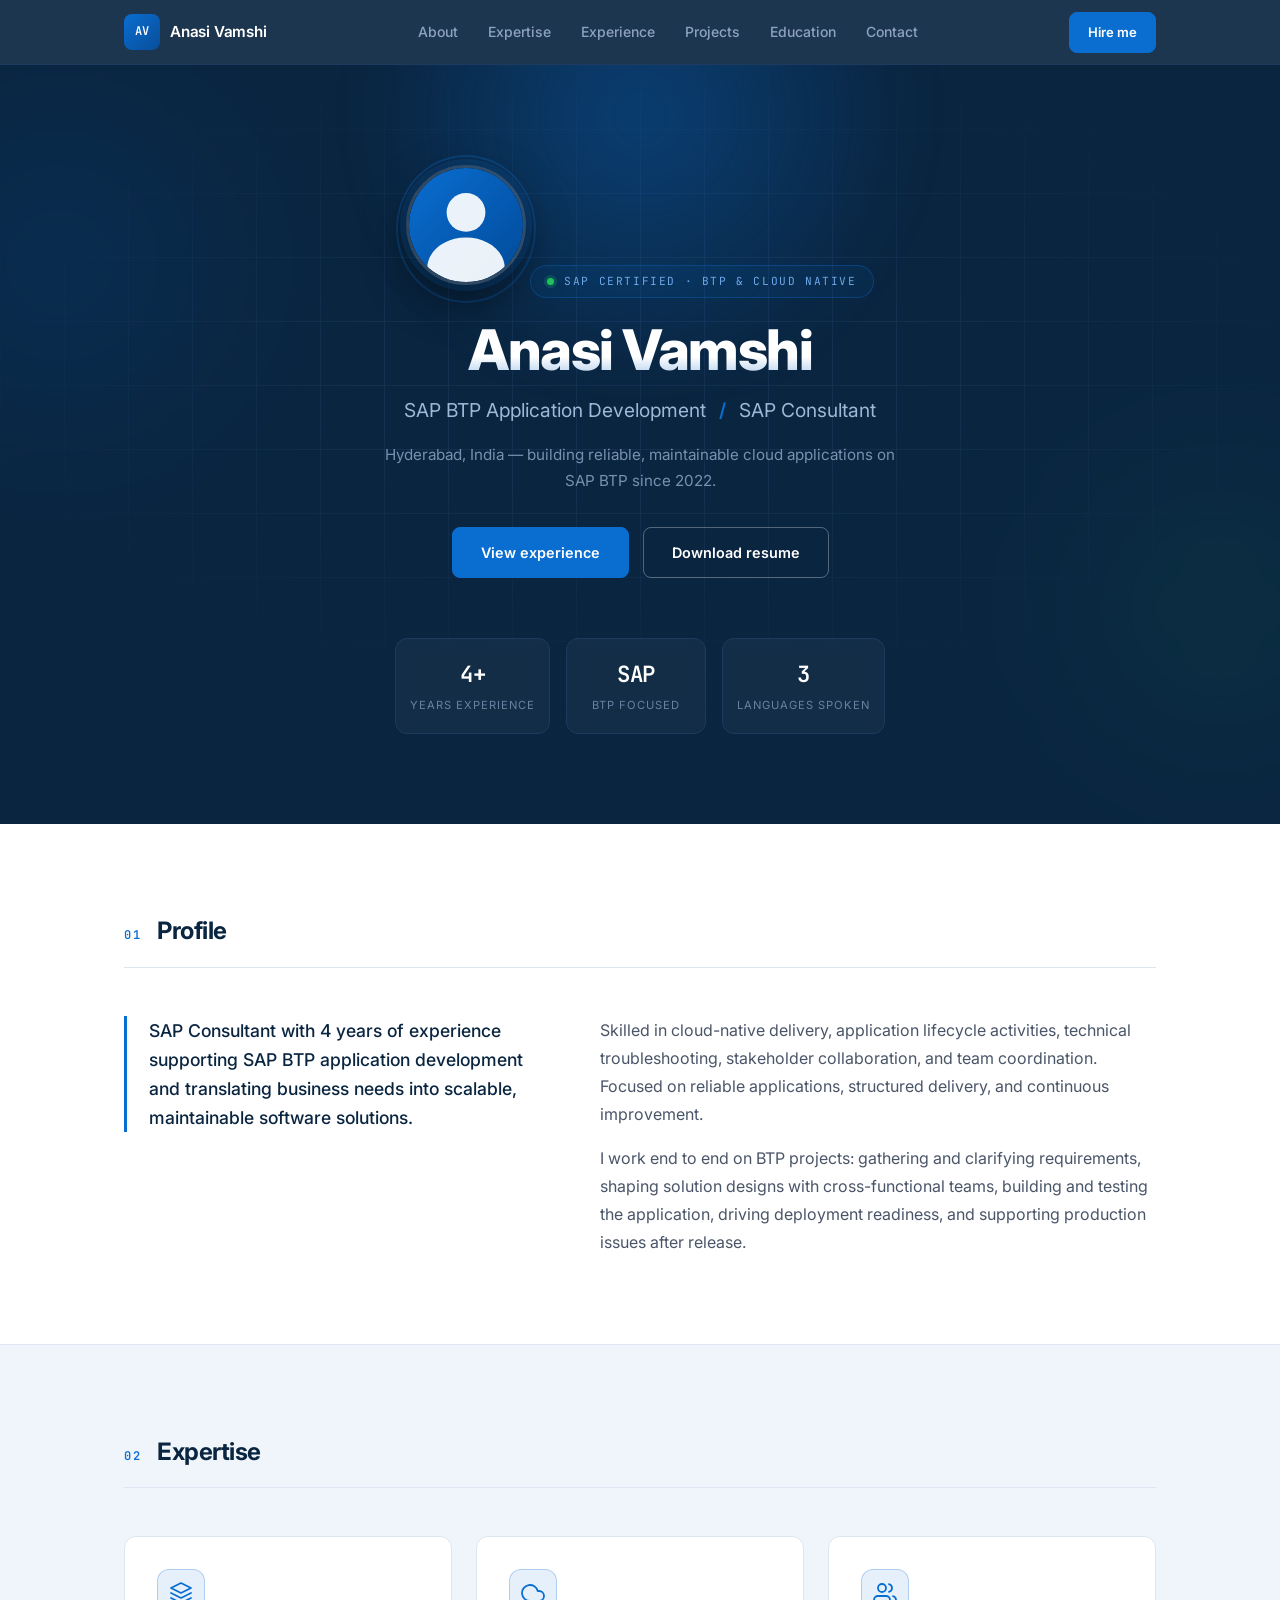
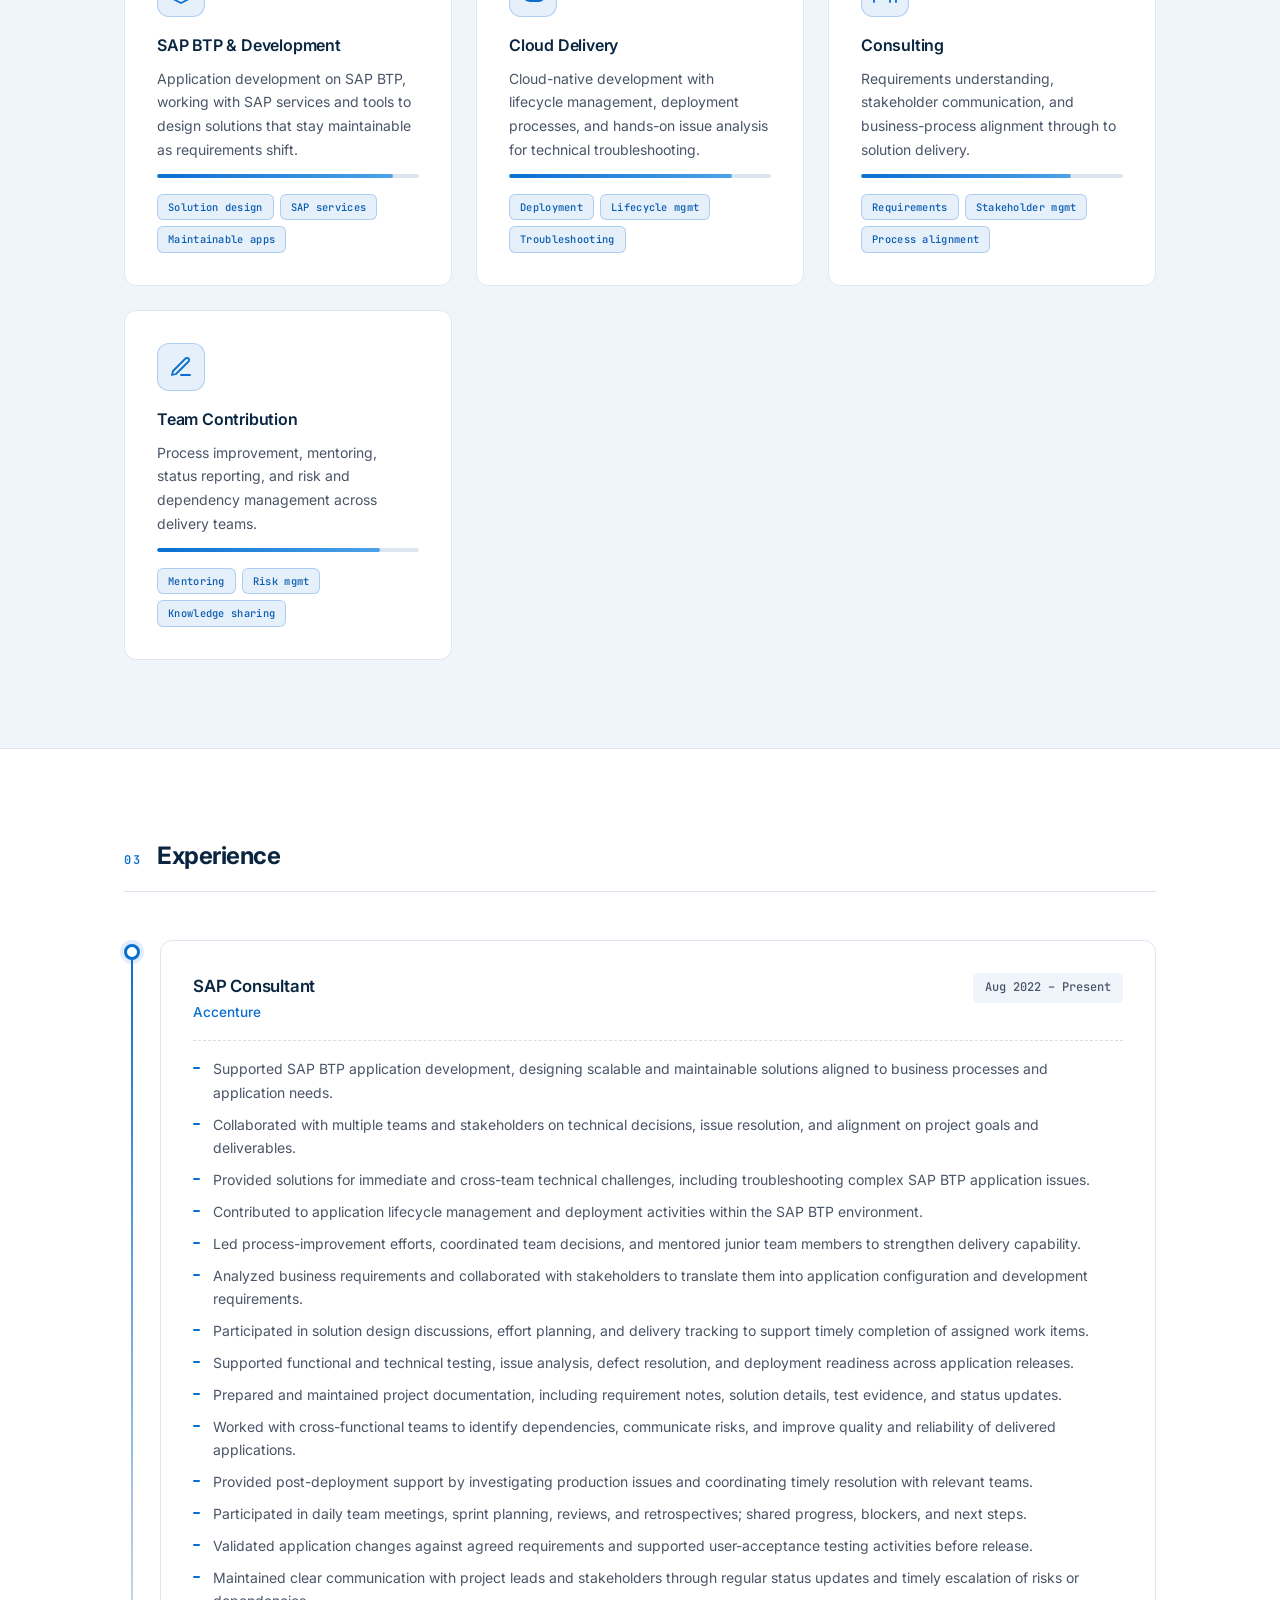
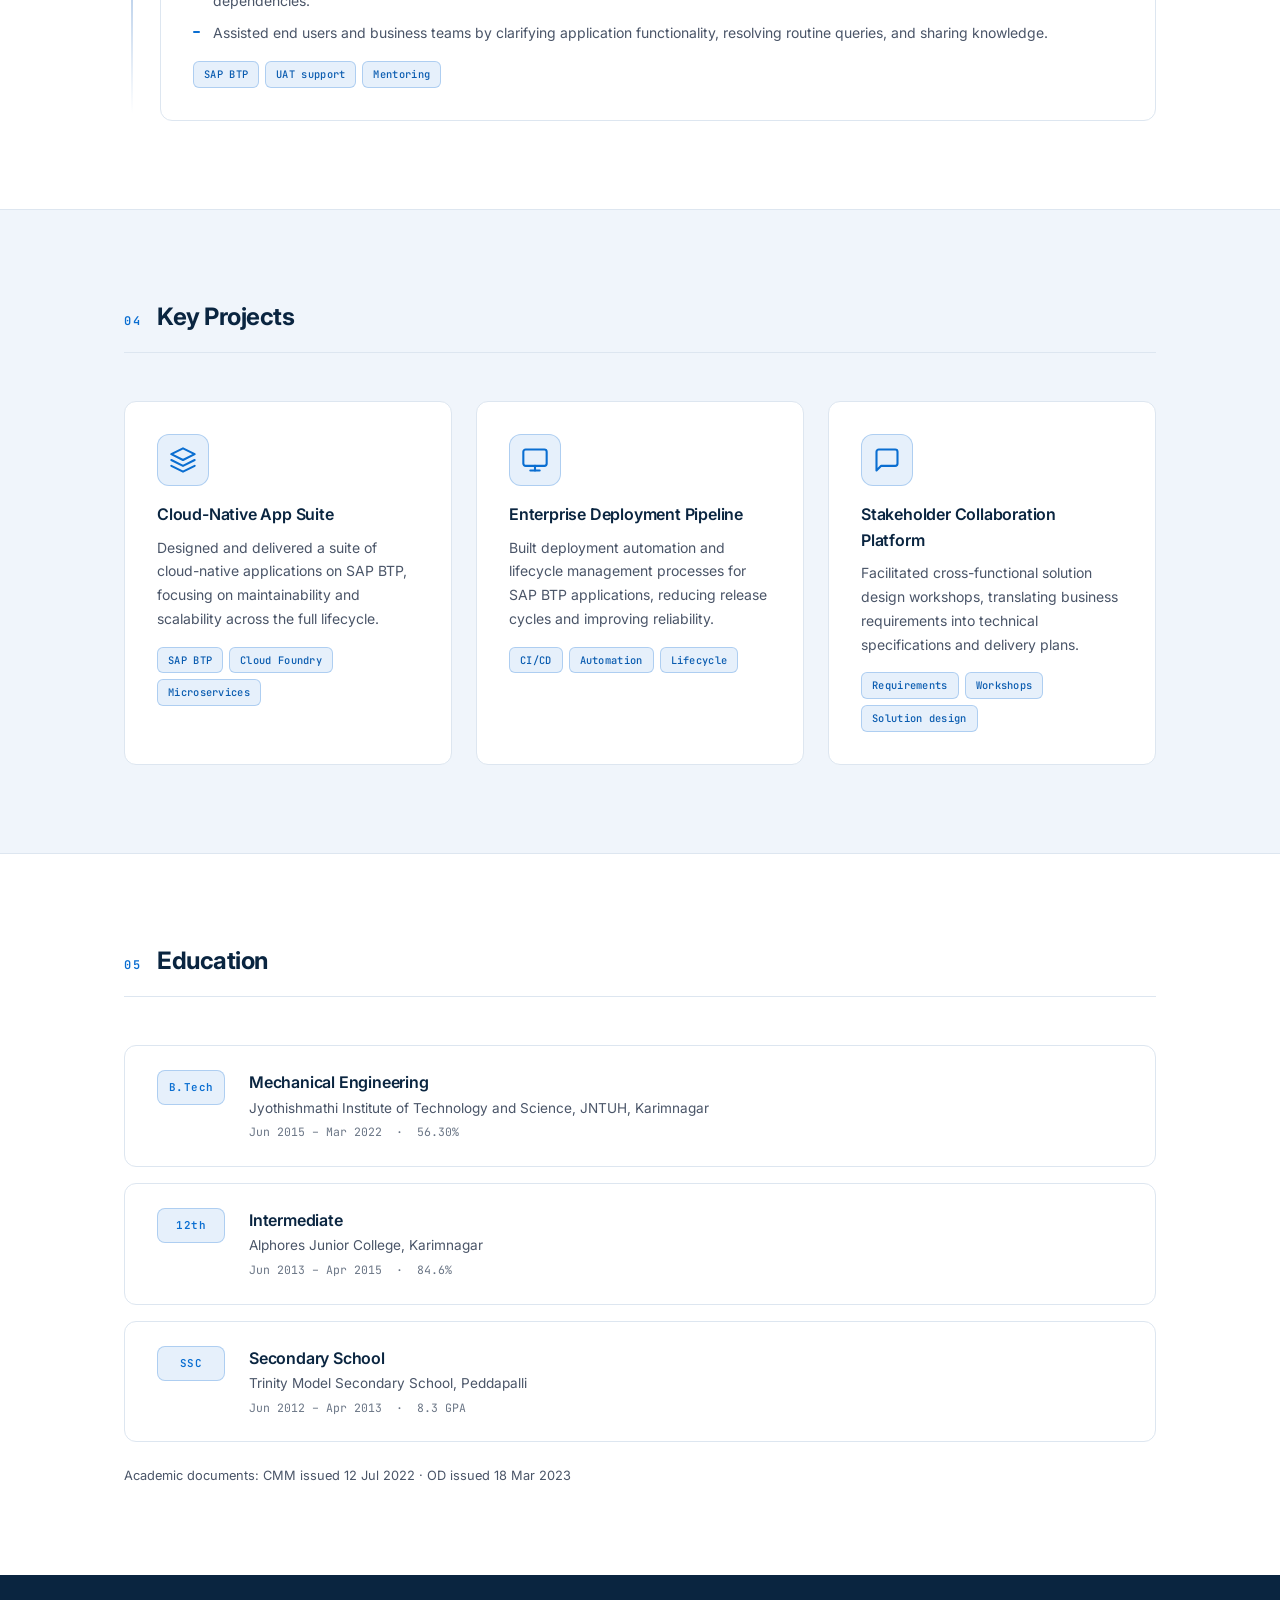
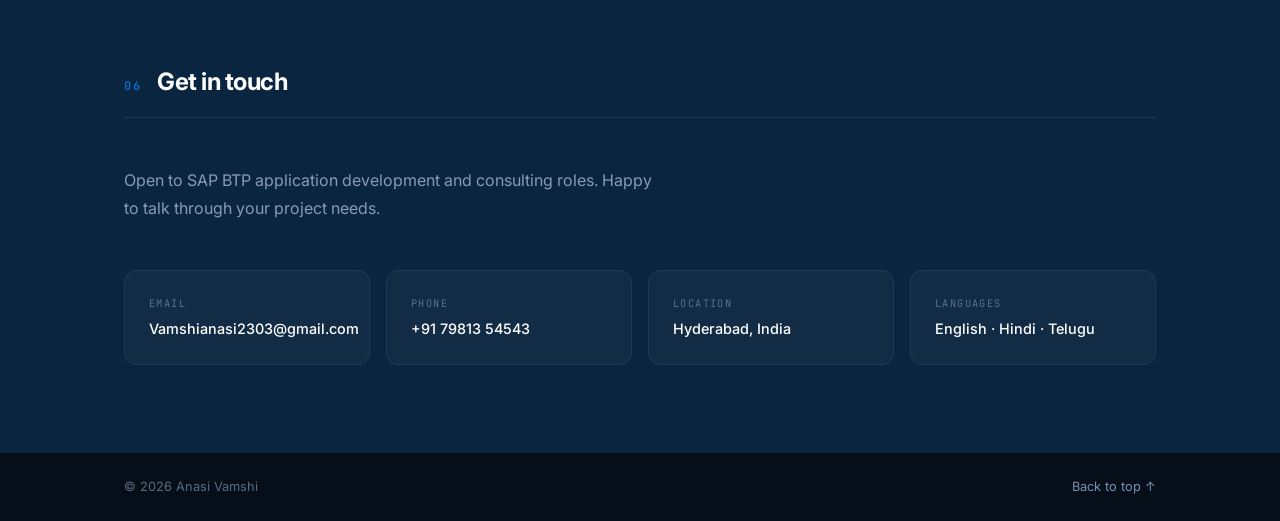
==== commit 632a986e: "Add portfolio" ====
--- a/index.html
+++ b/index.html
@@ -94,6 +94,7 @@
             </div>
             <h3>SAP BTP &amp; Development</h3>
             <p>Application development on SAP BTP, working with SAP services and tools to design solutions that stay maintainable as requirements shift.</p>
+            <div class="skill-bar" aria-hidden="true"><div class="skill-bar-fill" style="--level: 90%"></div></div>
             <ul class="tags">
               <li>Solution design</li><li>SAP services</li><li>Maintainable apps</li>
             </ul>
@@ -104,6 +105,7 @@
             </div>
             <h3>Cloud Delivery</h3>
             <p>Cloud-native development with lifecycle management, deployment processes, and hands-on issue analysis for technical troubleshooting.</p>
+            <div class="skill-bar" aria-hidden="true"><div class="skill-bar-fill" style="--level: 85%"></div></div>
             <ul class="tags">
               <li>Deployment</li><li>Lifecycle mgmt</li><li>Troubleshooting</li>
             </ul>
@@ -114,6 +116,7 @@
             </div>
             <h3>Consulting</h3>
             <p>Requirements understanding, stakeholder communication, and business-process alignment through to solution delivery.</p>
+            <div class="skill-bar" aria-hidden="true"><div class="skill-bar-fill" style="--level: 80%"></div></div>
             <ul class="tags">
               <li>Requirements</li><li>Stakeholder mgmt</li><li>Process alignment</li>
             </ul>
@@ -124,6 +127,7 @@
             </div>
             <h3>Team Contribution</h3>
             <p>Process improvement, mentoring, status reporting, and risk and dependency management across delivery teams.</p>
+            <div class="skill-bar" aria-hidden="true"><div class="skill-bar-fill" style="--level: 85%"></div></div>
             <ul class="tags">
               <li>Mentoring</li><li>Risk mgmt</li><li>Knowledge sharing</li>
             </ul>
--- a/styles.css
+++ b/styles.css
@@ -870,6 +870,81 @@
 .reveal.visible {
   opacity: 1;
   transform: translateY(0);
+}
+
+/* ---------- Skill bar animation ---------- */
+.skill-bar {
+  height: 4px;
+  background: #dde6f0;
+  border-radius: 2px;
+  margin-top: 12px;
+  overflow: hidden;
+}
+.skill-bar-fill {
+  height: 100%;
+  background: linear-gradient(90deg, var(--accent), #4da3e8);
+  border-radius: 2px;
+  width: 0;
+  transition: width 1s var(--ease);
+}
+.skill-bar-fill.animate {
+  width: var(--level, 80%);
+}
+
+/* ---------- Card stagger animation ---------- */
+.cards .reveal:nth-child(1) { transition-delay: 0ms; }
+.cards .reveal:nth-child(2) { transition-delay: 80ms; }
+.cards .reveal:nth-child(3) { transition-delay: 160ms; }
+.cards .reveal:nth-child(4) { transition-delay: 240ms; }
+
+/* ---------- Timeline progress indicator ---------- */
+.tl-item::after {
+  content: '';
+  position: absolute;
+  left: -36px;
+  top: 28px;
+  bottom: -8px;
+  width: 2px;
+  background: linear-gradient(180deg, var(--accent), transparent);
+  opacity: 0.3;
+}
+.tl-item:last-child::after { display: none; }
+
+/* ---------- Glassmorphism on stat cards ---------- */
+@supports (backdrop-filter: blur(8px)) {
+  .stat {
+    background: rgba(255, 255, 255, 0.04);
+    backdrop-filter: blur(8px);
+    -webkit-backdrop-filter: blur(8px);
+  }
+}
+
+/* ---------- Smooth anchor offset for sticky header ---------- */
+section[id] {
+  scroll-margin-top: 80px;
+}
+
+/* ---------- Selection color ---------- */
+::selection {
+  background: rgba(10, 110, 209, 0.2);
+  color: var(--ink);
+}
+
+/* ---------- Custom scrollbar ---------- */
+::-webkit-scrollbar { width: 10px; }
+::-webkit-scrollbar-track { background: var(--tint); }
+::-webkit-scrollbar-thumb {
+  background: #b0c4d8;
+  border-radius: 5px;
+  border: 2px solid var(--tint);
+}
+::-webkit-scrollbar-thumb:hover { background: var(--accent); }
+
+/* ---------- Print: hide decorative elements ---------- */
+@media print {
+  .hero-orb, .hero-glow, .hero-grid, .hero-badge-ring { display: none; }
+  .eyebrow { border: 1px solid #ccc; color: #333; }
+  .dot { display: none; }
 }
 
 /* ---------- Responsive ---------- */
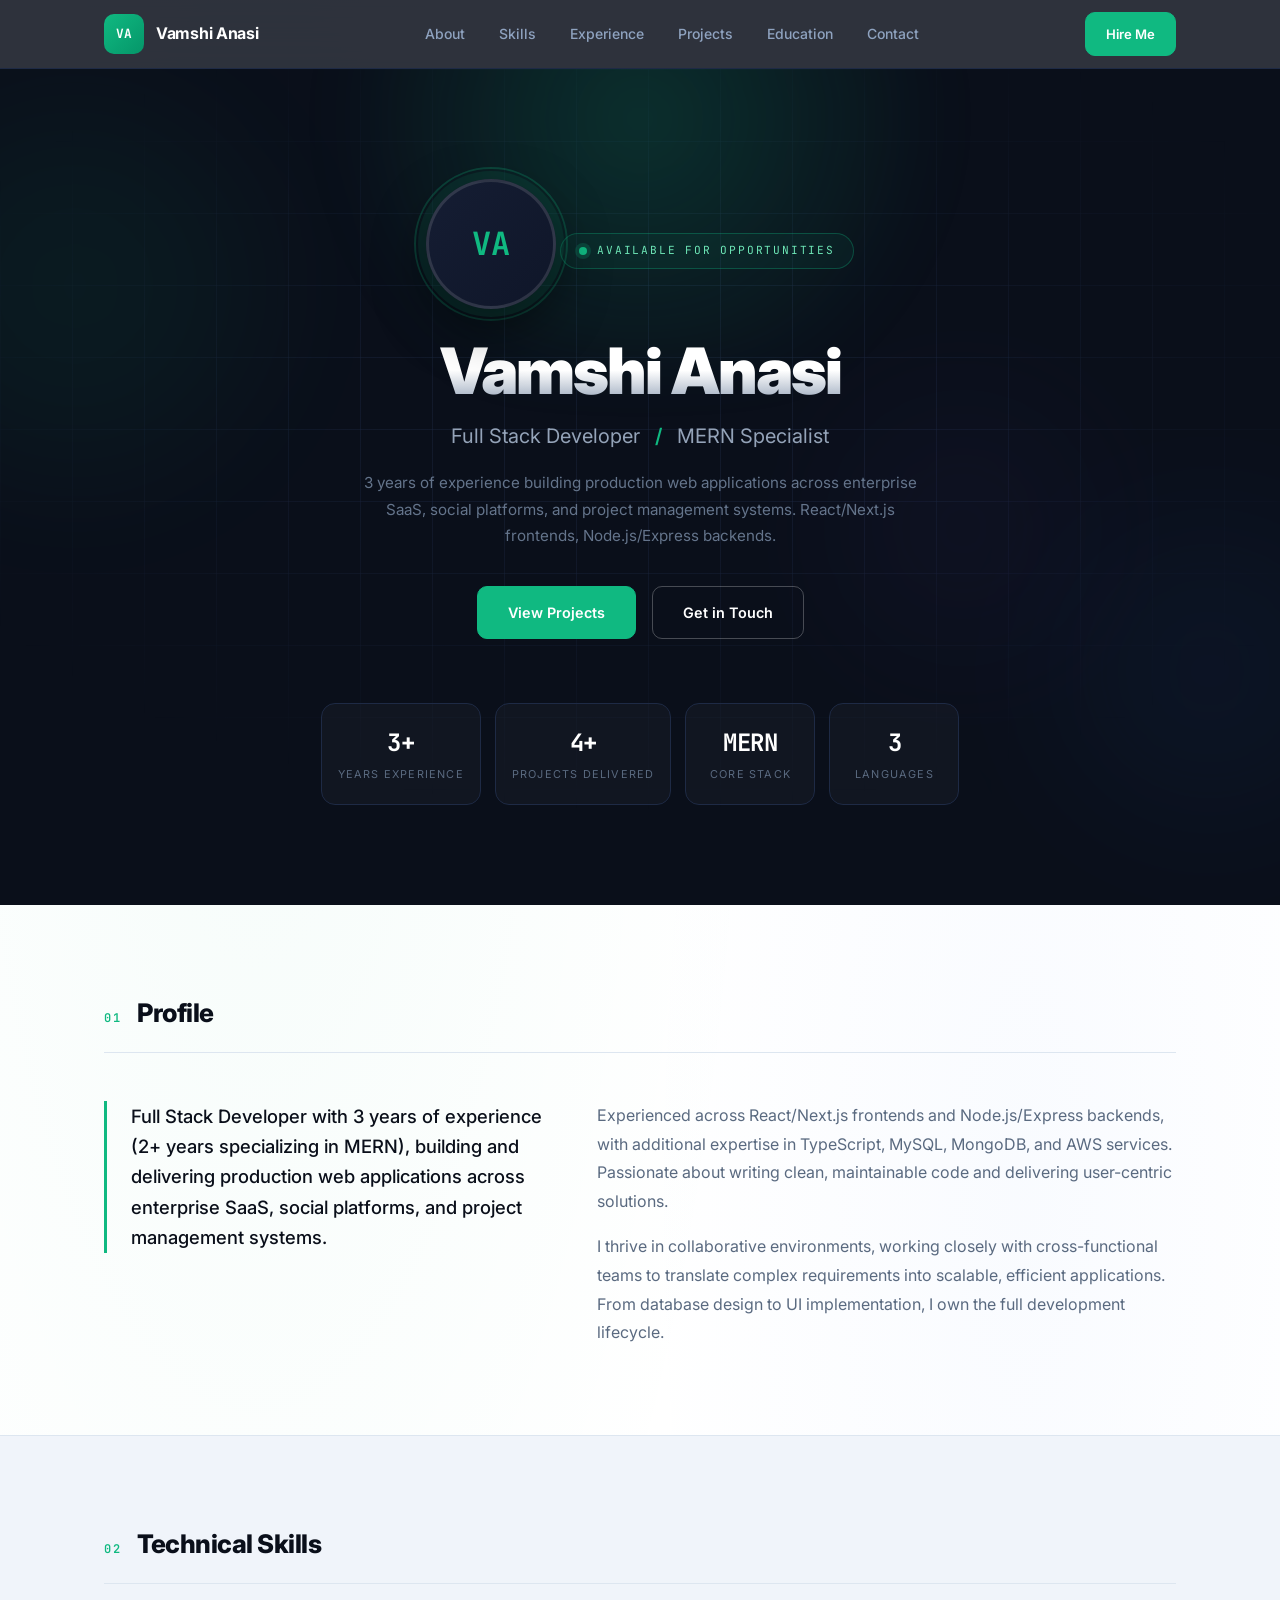
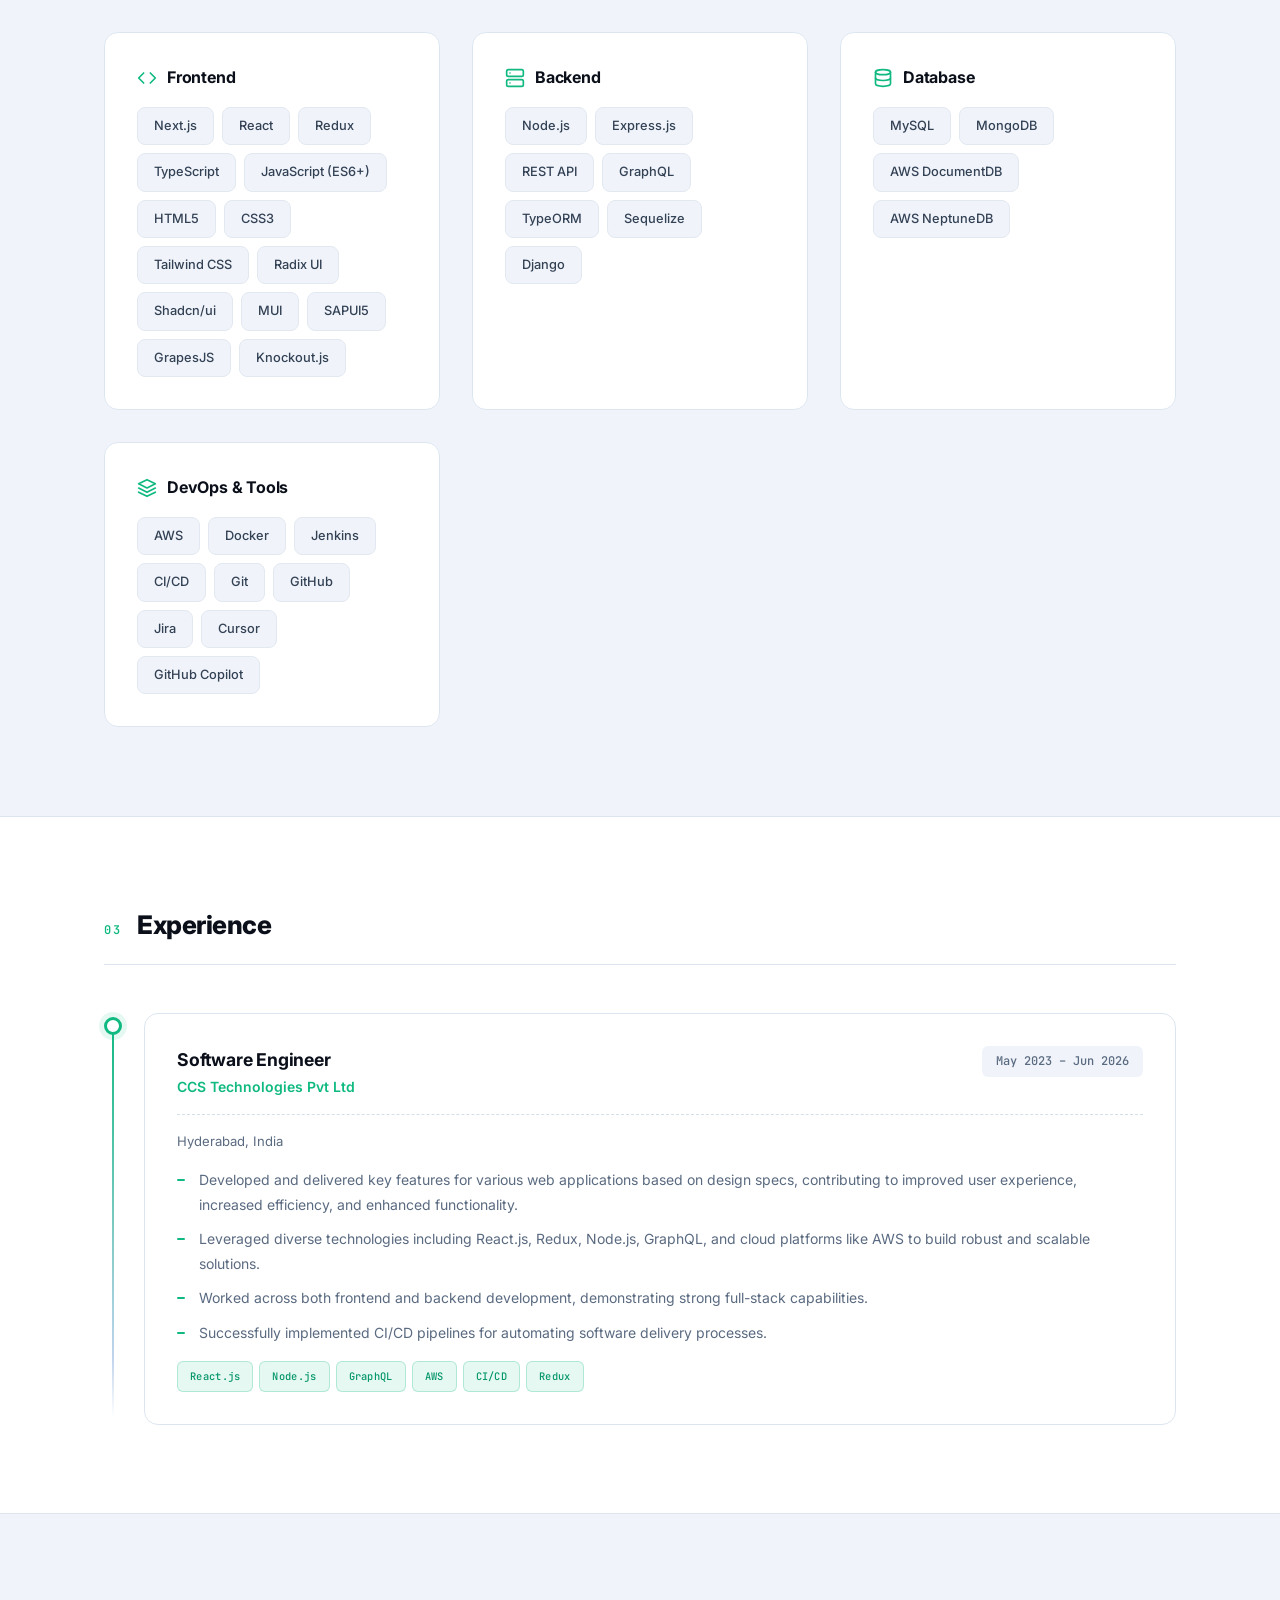
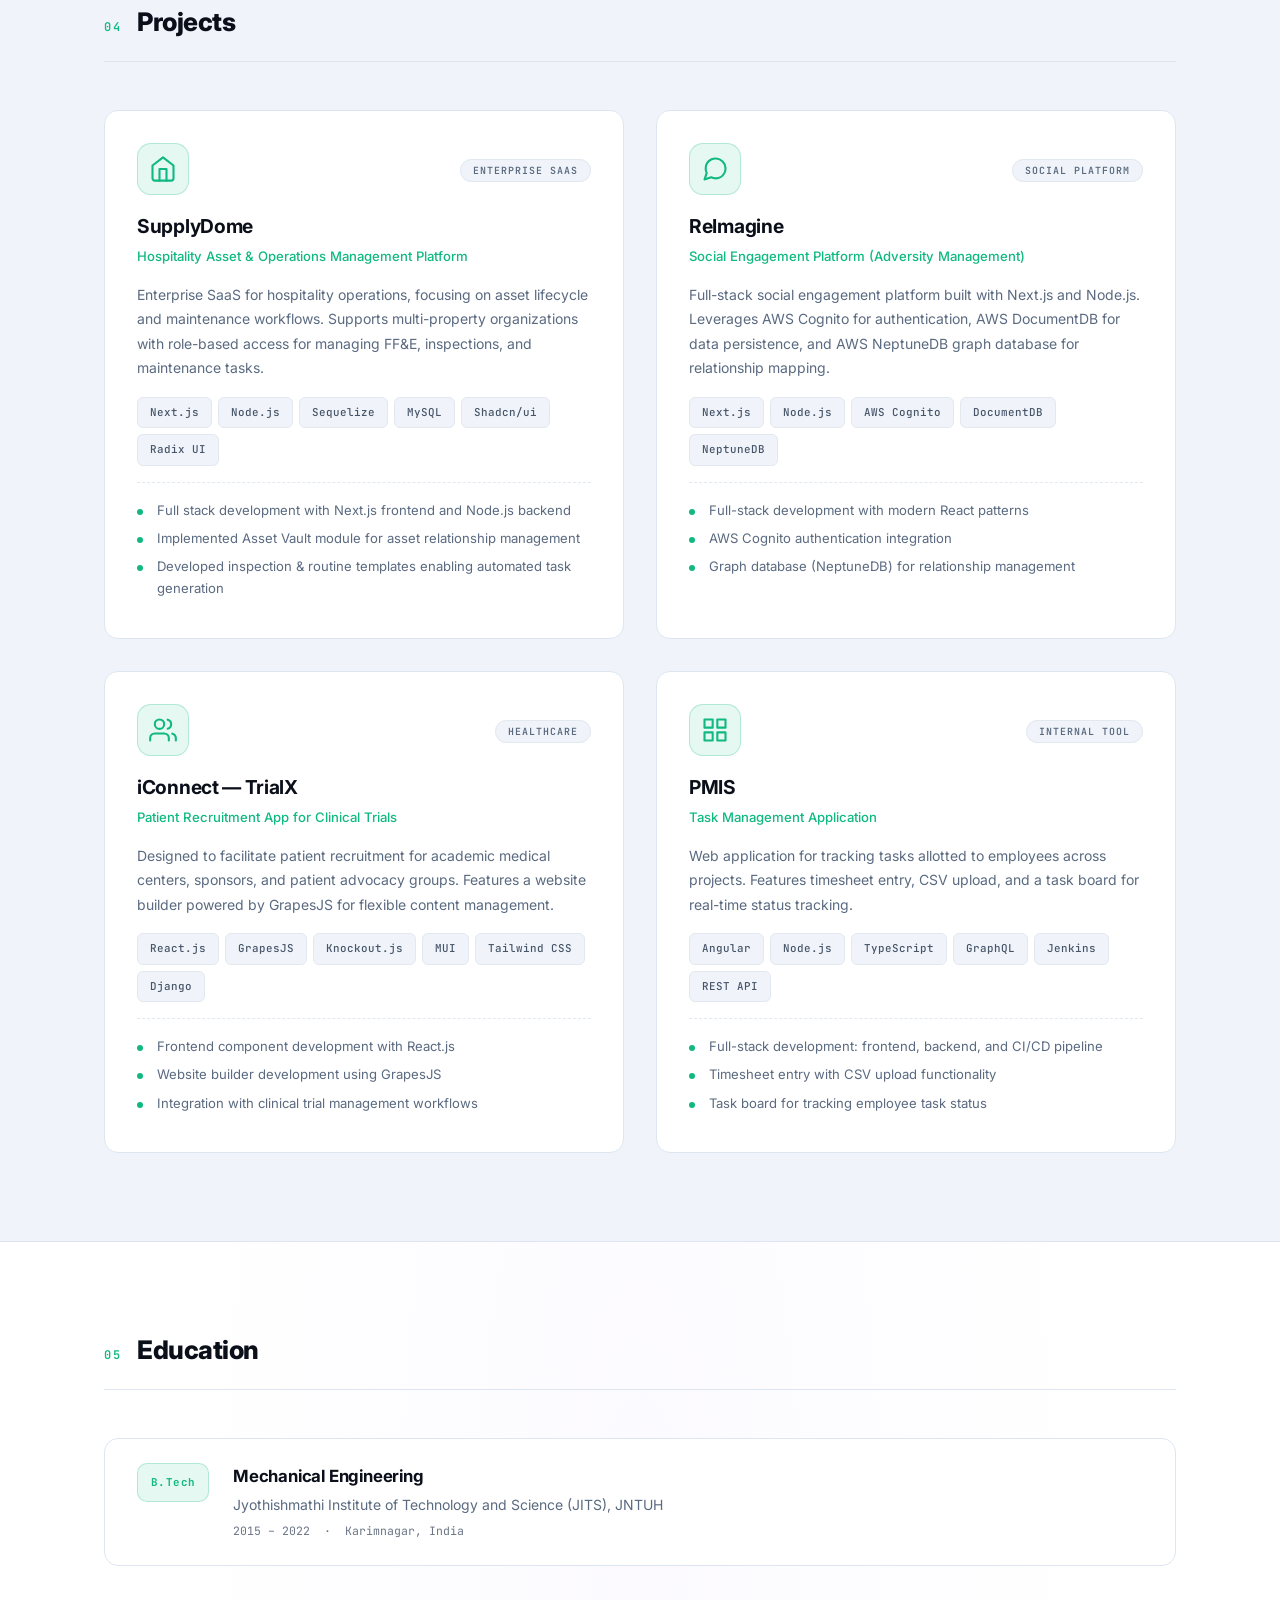
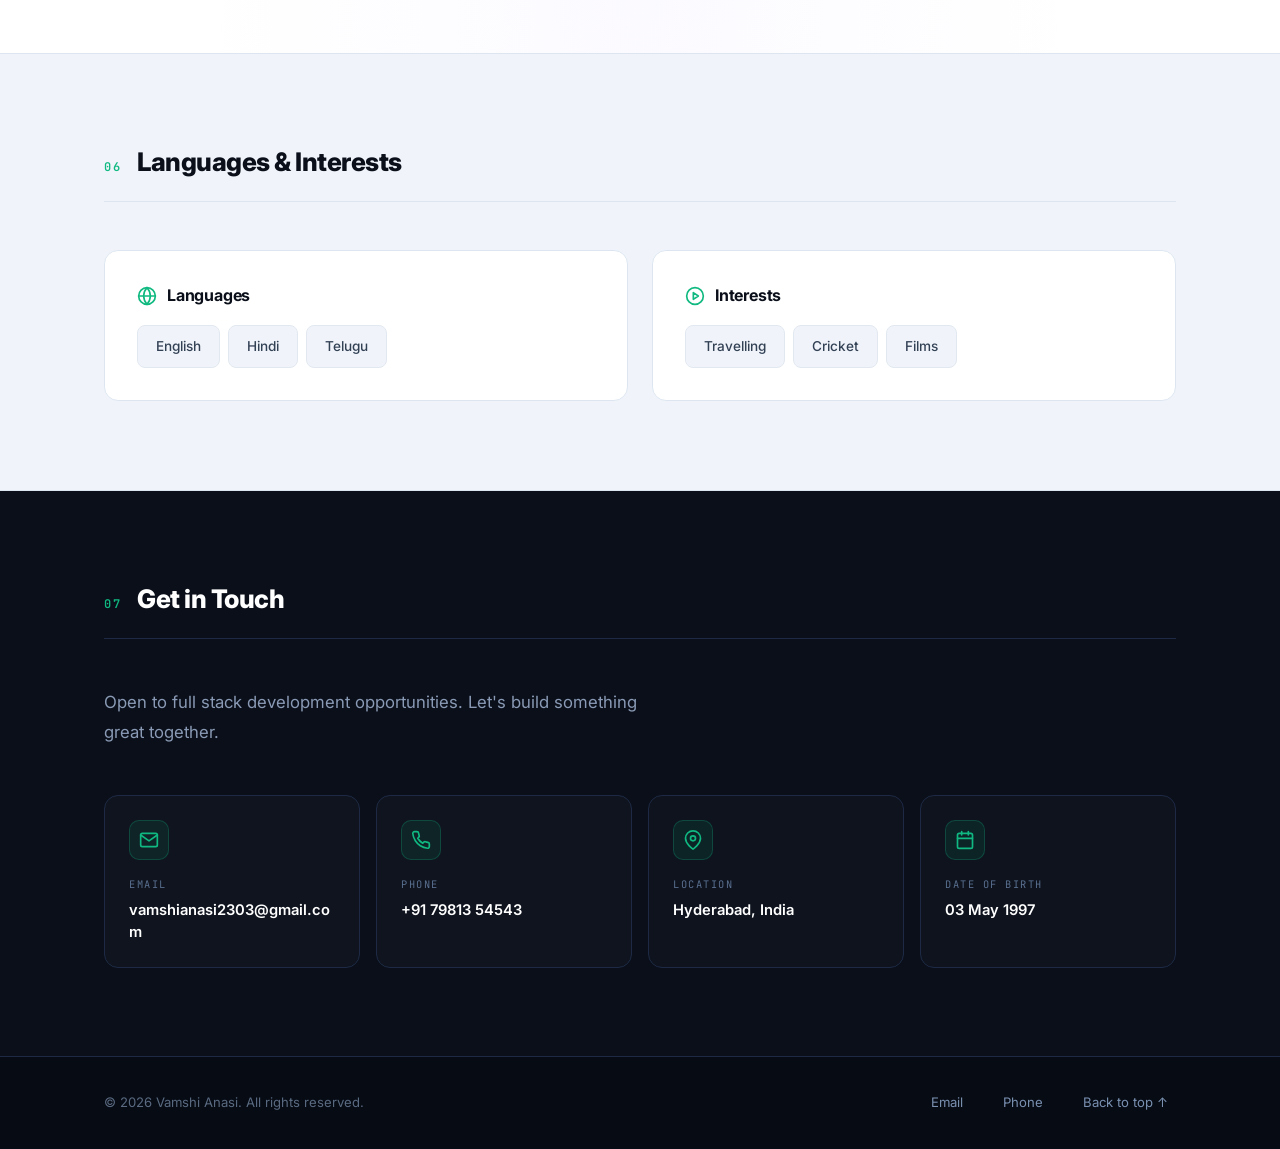
==== commit 898147d9: "portfolio" ====
--- a/index.html
+++ b/index.html
@@ -3,68 +3,75 @@
 <head>
   <meta charset="UTF-8">
   <meta name="viewport" content="width=device-width, initial-scale=1.0">
-  <title>Anasi Vamshi | SAP BTP Application Development</title>
-  <meta name="description" content="SAP BTP Application Development consultant with 4+ years of experience in cloud-native delivery, application lifecycle management, and solution design.">
+  <title>Vamshi Anasi | Full Stack Developer</title>
+  <meta name="description" content="Full Stack Developer with 3 years of experience specializing in MERN stack. Building production web applications across enterprise SaaS, social platforms, and project management systems.">
   <link rel="preconnect" href="https://fonts.googleapis.com">
   <link rel="preconnect" href="https://fonts.gstatic.com" crossorigin>
-  <link href="https://fonts.googleapis.com/css2?family=Inter:wght@300;400;500;600;700;800&family=JetBrains+Mono:wght@400;500;600&display=swap" rel="stylesheet">
+  <link href="https://fonts.googleapis.com/css2?family=Inter:wght@300;400;500;600;700;800;900&family=JetBrains+Mono:wght@400;500;600;700&display=swap" rel="stylesheet">
   <link rel="stylesheet" href="styles.css">
 </head>
 <body>
 
   <a class="skip" href="#main">Skip to content</a>
 
+  <!-- ===== Top Navigation ===== -->
   <header class="topbar" id="topbar">
     <div class="wrap topbar-inner">
       <a href="#home" class="brand">
-        <span class="brand-mark">AV</span>
-        <span class="brand-text">Anasi&nbsp;Vamshi</span>
+        <span class="brand-mark">VA</span>
+        <span class="brand-text">Vamshi Anasi</span>
       </a>
       <nav class="nav" id="nav" aria-label="Primary">
         <a href="#about" class="nav-link">About</a>
-        <a href="#skills" class="nav-link">Expertise</a>
+        <a href="#skills" class="nav-link">Skills</a>
         <a href="#experience" class="nav-link">Experience</a>
         <a href="#projects" class="nav-link">Projects</a>
         <a href="#education" class="nav-link">Education</a>
         <a href="#contact" class="nav-link">Contact</a>
       </nav>
-      <a href="#contact" class="btn btn-sm topbar-cta">Hire me</a>
+      <a href="#contact" class="btn btn-sm topbar-cta">Hire Me</a>
       <button class="nav-toggle" id="navToggle" aria-expanded="false" aria-controls="nav" aria-label="Toggle navigation">
         <span></span>
       </button>
     </div>
   </header>
 
+  <!-- ===== Hero ===== -->
   <section id="home" class="hero">
     <div class="hero-bg" aria-hidden="true">
       <div class="hero-grid"></div>
       <div class="hero-glow"></div>
       <div class="hero-orb hero-orb-1"></div>
       <div class="hero-orb hero-orb-2"></div>
+      <div class="hero-orb hero-orb-3"></div>
     </div>
-    <div class="wrap hero-inner">
+    <div class="wrap hero-inner hero-content-3d">
       <div class="hero-badge">
-        <img class="avatar" src="photo.svg" alt="Portrait of Anasi Vamshi">
-        <span class="hero-badge-ring"></span>
-      </div>
-      <p class="eyebrow reveal"><span class="dot"></span>SAP Certified &middot; BTP &amp; Cloud Native</p>
-      <h1 class="hero-name reveal">Anasi Vamshi</h1>
-      <p class="hero-role reveal">SAP BTP Application Development <span class="sep">/</span> SAP Consultant</p>
-      <p class="hero-sub reveal">Hyderabad, India &mdash; building reliable, maintainable cloud applications on SAP BTP since 2022.</p>
+        <div class="avatar-ring"></div>
+        <div class="avatar-placeholder">
+          <span>VA</span>
+        </div>
+      </div>
+      <p class="eyebrow reveal"><span class="dot"></span>Available for opportunities</p>
+      <h1 class="hero-name reveal">Vamshi Anasi</h1>
+      <p class="hero-role reveal">Full Stack Developer <span class="sep">/</span> MERN Specialist</p>
+      <p class="hero-sub reveal">3 years of experience building production web applications across enterprise SaaS, social platforms, and project management systems. React/Next.js frontends, Node.js/Express backends.</p>
       <div class="hero-actions reveal">
-        <a href="#experience" class="btn">View experience</a>
-        <a href="resume.html" class="btn btn-ghost">Download resume</a>
+        <a href="#projects" class="btn">View Projects</a>
+        <a href="#contact" class="btn btn-ghost">Get in Touch</a>
       </div>
       <div class="hero-stats reveal">
-        <div class="stat"><span class="stat-num">4+</span><span class="stat-label">Years experience</span></div>
-        <div class="stat"><span class="stat-num">SAP</span><span class="stat-label">BTP focused</span></div>
-        <div class="stat"><span class="stat-num">3</span><span class="stat-label">Languages spoken</span></div>
+        <div class="stat"><span class="stat-num">3+</span><span class="stat-label">Years Experience</span></div>
+        <div class="stat"><span class="stat-num">4+</span><span class="stat-label">Projects Delivered</span></div>
+        <div class="stat"><span class="stat-num">MERN</span><span class="stat-label">Core Stack</span></div>
+        <div class="stat"><span class="stat-num">3</span><span class="stat-label">Languages</span></div>
       </div>
     </div>
   </section>
 
   <main id="main">
 
+    <!-- ===== About ===== -->
     <section id="about" class="section">
       <div class="wrap">
         <header class="section-head reveal">
@@ -72,70 +79,94 @@
           <h2 class="section-title">Profile</h2>
         </header>
         <div class="about-layout">
-          <p class="lead reveal">SAP Consultant with 4 years of experience supporting SAP BTP application development and translating business needs into scalable, maintainable software solutions.</p>
+          <p class="lead reveal">Full Stack Developer with 3 years of experience (2+ years specializing in MERN), building and delivering production web applications across enterprise SaaS, social platforms, and project management systems.</p>
           <div class="about-body">
-            <p class="reveal">Skilled in cloud-native delivery, application lifecycle activities, technical troubleshooting, stakeholder collaboration, and team coordination. Focused on reliable applications, structured delivery, and continuous improvement.</p>
-            <p class="reveal">I work end to end on BTP projects: gathering and clarifying requirements, shaping solution designs with cross-functional teams, building and testing the application, driving deployment readiness, and supporting production issues after release.</p>
-          </div>
-        </div>
-      </div>
-    </section>
-
+            <p class="reveal">Experienced across React/Next.js frontends and Node.js/Express backends, with additional expertise in TypeScript, MySQL, MongoDB, and AWS services. Passionate about writing clean, maintainable code and delivering user-centric solutions.</p>
+            <p class="reveal">I thrive in collaborative environments, working closely with cross-functional teams to translate complex requirements into scalable, efficient applications. From database design to UI implementation, I own the full development lifecycle.</p>
+          </div>
+        </div>
+      </div>
+    </section>
+
+    <!-- ===== Skills ===== -->
     <section id="skills" class="section section-tinted">
       <div class="wrap">
         <header class="section-head reveal">
           <p class="section-num">02</p>
-          <h2 class="section-title">Expertise</h2>
-        </header>
-        <div class="cards">
-          <article class="card reveal">
-            <div class="card-icon" aria-hidden="true">
-              <svg width="24" height="24" viewBox="0 0 24 24" fill="none" stroke="currentColor" stroke-width="1.8" stroke-linecap="round" stroke-linejoin="round"><path d="M12 2L2 7l10 5 10-5-10-5z"/><path d="M2 17l10 5 10-5"/><path d="M2 12l10 5 10-5"/></svg>
-            </div>
-            <h3>SAP BTP &amp; Development</h3>
-            <p>Application development on SAP BTP, working with SAP services and tools to design solutions that stay maintainable as requirements shift.</p>
-            <div class="skill-bar" aria-hidden="true"><div class="skill-bar-fill" style="--level: 90%"></div></div>
-            <ul class="tags">
-              <li>Solution design</li><li>SAP services</li><li>Maintainable apps</li>
-            </ul>
-          </article>
-          <article class="card reveal">
-            <div class="card-icon" aria-hidden="true">
-              <svg width="24" height="24" viewBox="0 0 24 24" fill="none" stroke="currentColor" stroke-width="1.8" stroke-linecap="round" stroke-linejoin="round"><path d="M18 10h-1.26A8 8 0 1 0 9 20h9a5 5 0 0 0 0-10z"/></svg>
-            </div>
-            <h3>Cloud Delivery</h3>
-            <p>Cloud-native development with lifecycle management, deployment processes, and hands-on issue analysis for technical troubleshooting.</p>
-            <div class="skill-bar" aria-hidden="true"><div class="skill-bar-fill" style="--level: 85%"></div></div>
-            <ul class="tags">
-              <li>Deployment</li><li>Lifecycle mgmt</li><li>Troubleshooting</li>
-            </ul>
-          </article>
-          <article class="card reveal">
-            <div class="card-icon" aria-hidden="true">
-              <svg width="24" height="24" viewBox="0 0 24 24" fill="none" stroke="currentColor" stroke-width="1.8" stroke-linecap="round" stroke-linejoin="round"><path d="M17 21v-2a4 4 0 0 0-4-4H5a4 4 0 0 0-4 4v2"/><circle cx="9" cy="7" r="4"/><path d="M23 21v-2a4 4 0 0 0-3-3.87"/><path d="M16 3.13a4 4 0 0 1 0 7.75"/></svg>
-            </div>
-            <h3>Consulting</h3>
-            <p>Requirements understanding, stakeholder communication, and business-process alignment through to solution delivery.</p>
-            <div class="skill-bar" aria-hidden="true"><div class="skill-bar-fill" style="--level: 80%"></div></div>
-            <ul class="tags">
-              <li>Requirements</li><li>Stakeholder mgmt</li><li>Process alignment</li>
-            </ul>
-          </article>
-          <article class="card reveal">
-            <div class="card-icon" aria-hidden="true">
-              <svg width="24" height="24" viewBox="0 0 24 24" fill="none" stroke="currentColor" stroke-width="1.8" stroke-linecap="round" stroke-linejoin="round"><path d="M12 20h9"/><path d="M16.5 3.5a2.121 2.121 0 0 1 3 3L7 19l-4 1 1-4L16.5 3.5z"/></svg>
-            </div>
-            <h3>Team Contribution</h3>
-            <p>Process improvement, mentoring, status reporting, and risk and dependency management across delivery teams.</p>
-            <div class="skill-bar" aria-hidden="true"><div class="skill-bar-fill" style="--level: 85%"></div></div>
-            <ul class="tags">
-              <li>Mentoring</li><li>Risk mgmt</li><li>Knowledge sharing</li>
-            </ul>
-          </article>
-        </div>
-      </div>
-    </section>
-
+          <h2 class="section-title">Technical Skills</h2>
+        </header>
+        <div class="skills-grid">
+          <div class="skill-category tilt-card reveal">
+            <h3 class="skill-cat-title">
+              <svg width="20" height="20" viewBox="0 0 24 24" fill="none" stroke="currentColor" stroke-width="2" stroke-linecap="round" stroke-linejoin="round"><polyline points="16 18 22 12 16 6"/><polyline points="8 6 2 12 8 18"/></svg>
+              Frontend
+            </h3>
+            <div class="skill-tags">
+              <span class="skill-tag">Next.js</span>
+              <span class="skill-tag">React</span>
+              <span class="skill-tag">Redux</span>
+              <span class="skill-tag">TypeScript</span>
+              <span class="skill-tag">JavaScript (ES6+)</span>
+              <span class="skill-tag">HTML5</span>
+              <span class="skill-tag">CSS3</span>
+              <span class="skill-tag">Tailwind CSS</span>
+              <span class="skill-tag">Radix UI</span>
+              <span class="skill-tag">Shadcn/ui</span>
+              <span class="skill-tag">MUI</span>
+              <span class="skill-tag">SAPUI5</span>
+              <span class="skill-tag">GrapesJS</span>
+              <span class="skill-tag">Knockout.js</span>
+            </div>
+          </div>
+          <div class="skill-category tilt-card reveal">
+            <h3 class="skill-cat-title">
+              <svg width="20" height="20" viewBox="0 0 24 24" fill="none" stroke="currentColor" stroke-width="2" stroke-linecap="round" stroke-linejoin="round"><rect x="2" y="2" width="20" height="8" rx="2" ry="2"/><rect x="2" y="14" width="20" height="8" rx="2" ry="2"/><line x1="6" y1="6" x2="6.01" y2="6"/><line x1="6" y1="18" x2="6.01" y2="18"/></svg>
+              Backend
+            </h3>
+            <div class="skill-tags">
+              <span class="skill-tag">Node.js</span>
+              <span class="skill-tag">Express.js</span>
+              <span class="skill-tag">REST API</span>
+              <span class="skill-tag">GraphQL</span>
+              <span class="skill-tag">TypeORM</span>
+              <span class="skill-tag">Sequelize</span>
+              <span class="skill-tag">Django</span>
+            </div>
+          </div>
+          <div class="skill-category tilt-card reveal">
+            <h3 class="skill-cat-title">
+              <svg width="20" height="20" viewBox="0 0 24 24" fill="none" stroke="currentColor" stroke-width="2" stroke-linecap="round" stroke-linejoin="round"><ellipse cx="12" cy="5" rx="9" ry="3"/><path d="M21 12c0 1.66-4 3-9 3s-9-1.34-9-3"/><path d="M3 5v14c0 1.66 4 3 9 3s9-1.34 9-3V5"/></svg>
+              Database
+            </h3>
+            <div class="skill-tags">
+              <span class="skill-tag">MySQL</span>
+              <span class="skill-tag">MongoDB</span>
+              <span class="skill-tag">AWS DocumentDB</span>
+              <span class="skill-tag">AWS NeptuneDB</span>
+            </div>
+          </div>
+          <div class="skill-category tilt-card reveal">
+            <h3 class="skill-cat-title">
+              <svg width="20" height="20" viewBox="0 0 24 24" fill="none" stroke="currentColor" stroke-width="2" stroke-linecap="round" stroke-linejoin="round"><path d="M12 2L2 7l10 5 10-5-10-5z"/><path d="M2 17l10 5 10-5"/><path d="M2 12l10 5 10-5"/></svg>
+              DevOps & Tools
+            </h3>
+            <div class="skill-tags">
+              <span class="skill-tag">AWS</span>
+              <span class="skill-tag">Docker</span>
+              <span class="skill-tag">Jenkins</span>
+              <span class="skill-tag">CI/CD</span>
+              <span class="skill-tag">Git</span>
+              <span class="skill-tag">GitHub</span>
+              <span class="skill-tag">Jira</span>
+              <span class="skill-tag">Cursor</span>
+              <span class="skill-tag">GitHub Copilot</span>
+            </div>
+          </div>
+        </div>
+      </div>
+    </section>
+
+    <!-- ===== Experience ===== -->
     <section id="experience" class="section">
       <div class="wrap">
         <header class="section-head reveal">
@@ -150,30 +181,20 @@
             <div class="tl-body">
               <div class="tl-head">
                 <div>
-                  <h3 class="tl-title">SAP Consultant</h3>
-                  <p class="tl-org">Accenture</p>
+                  <h3 class="tl-title">Software Engineer</h3>
+                  <p class="tl-org">CCS Technologies Pvt Ltd</p>
                 </div>
-                <p class="tl-date">Aug 2022 &ndash; Present</p>
-              </div>
+                <p class="tl-date">May 2023 &ndash; Jun 2026</p>
+              </div>
+              <p class="tl-location">Hyderabad, India</p>
               <ul class="bullets">
-                <li>Supported SAP BTP application development, designing scalable and maintainable solutions aligned to business processes and application needs.</li>
-                <li>Collaborated with multiple teams and stakeholders on technical decisions, issue resolution, and alignment on project goals and deliverables.</li>
-                <li>Provided solutions for immediate and cross-team technical challenges, including troubleshooting complex SAP BTP application issues.</li>
-                <li>Contributed to application lifecycle management and deployment activities within the SAP BTP environment.</li>
-                <li>Led process-improvement efforts, coordinated team decisions, and mentored junior team members to strengthen delivery capability.</li>
-                <li>Analyzed business requirements and collaborated with stakeholders to translate them into application configuration and development requirements.</li>
-                <li>Participated in solution design discussions, effort planning, and delivery tracking to support timely completion of assigned work items.</li>
-                <li>Supported functional and technical testing, issue analysis, defect resolution, and deployment readiness across application releases.</li>
-                <li>Prepared and maintained project documentation, including requirement notes, solution details, test evidence, and status updates.</li>
-                <li>Worked with cross-functional teams to identify dependencies, communicate risks, and improve quality and reliability of delivered applications.</li>
-                <li>Provided post-deployment support by investigating production issues and coordinating timely resolution with relevant teams.</li>
-                <li>Participated in daily team meetings, sprint planning, reviews, and retrospectives; shared progress, blockers, and next steps.</li>
-                <li>Validated application changes against agreed requirements and supported user-acceptance testing activities before release.</li>
-                <li>Maintained clear communication with project leads and stakeholders through regular status updates and timely escalation of risks or dependencies.</li>
-                <li>Assisted end users and business teams by clarifying application functionality, resolving routine queries, and sharing knowledge.</li>
+                <li>Developed and delivered key features for various web applications based on design specs, contributing to improved user experience, increased efficiency, and enhanced functionality.</li>
+                <li>Leveraged diverse technologies including React.js, Redux, Node.js, GraphQL, and cloud platforms like AWS to build robust and scalable solutions.</li>
+                <li>Worked across both frontend and backend development, demonstrating strong full-stack capabilities.</li>
+                <li>Successfully implemented CI/CD pipelines for automating software delivery processes.</li>
               </ul>
               <ul class="tags">
-                <li>SAP BTP</li><li>UAT support</li><li>Mentoring</li>
+                <li>React.js</li><li>Node.js</li><li>GraphQL</li><li>AWS</li><li>CI/CD</li><li>Redux</li>
               </ul>
             </div>
           </article>
@@ -182,47 +203,132 @@
       </div>
     </section>
 
+    <!-- ===== Projects ===== -->
     <section id="projects" class="section section-tinted">
       <div class="wrap">
         <header class="section-head reveal">
           <p class="section-num">04</p>
-          <h2 class="section-title">Key Projects</h2>
-        </header>
-        <div class="cards">
-          <article class="card project-card reveal">
-            <div class="project-icon" aria-hidden="true">
-              <svg width="28" height="28" viewBox="0 0 24 24" fill="none" stroke="currentColor" stroke-width="1.8" stroke-linecap="round" stroke-linejoin="round"><path d="M12 2L2 7l10 5 10-5-10-5z"/><path d="M2 17l10 5 10-5"/><path d="M2 12l10 5 10-5"/></svg>
-            </div>
-            <h3>Cloud-Native App Suite</h3>
-            <p>Designed and delivered a suite of cloud-native applications on SAP BTP, focusing on maintainability and scalability across the full lifecycle.</p>
-            <ul class="tags">
-              <li>SAP BTP</li><li>Cloud Foundry</li><li>Microservices</li>
+          <h2 class="section-title">Projects</h2>
+        </header>
+
+        <div class="projects-grid">
+
+          <!-- SupplyDome -->
+          <article class="project-card tilt-card reveal">
+            <div class="project-header">
+              <div class="project-icon" aria-hidden="true">
+                <svg width="28" height="28" viewBox="0 0 24 24" fill="none" stroke="currentColor" stroke-width="1.8" stroke-linecap="round" stroke-linejoin="round"><path d="M3 9l9-7 9 7v11a2 2 0 0 1-2 2H5a2 2 0 0 1-2-2z"/><polyline points="9 22 9 12 15 12 15 22"/></svg>
+              </div>
+              <div class="project-badges">
+                <span class="project-type">Enterprise SaaS</span>
+              </div>
+            </div>
+            <h3 class="project-title">SupplyDome</h3>
+            <p class="project-subtitle">Hospitality Asset &amp; Operations Management Platform</p>
+            <p class="project-desc">Enterprise SaaS for hospitality operations, focusing on asset lifecycle and maintenance workflows. Supports multi-property organizations with role-based access for managing FF&E, inspections, and maintenance tasks.</p>
+            <div class="project-tech">
+              <span class="tech-tag">Next.js</span>
+              <span class="tech-tag">Node.js</span>
+              <span class="tech-tag">Sequelize</span>
+              <span class="tech-tag">MySQL</span>
+              <span class="tech-tag">Shadcn/ui</span>
+              <span class="tech-tag">Radix UI</span>
+            </div>
+            <ul class="project-highlights">
+              <li>Full stack development with Next.js frontend and Node.js backend</li>
+              <li>Implemented Asset Vault module for asset relationship management</li>
+              <li>Developed inspection &amp; routine templates enabling automated task generation</li>
             </ul>
           </article>
-          <article class="card project-card reveal">
-            <div class="project-icon" aria-hidden="true">
-              <svg width="28" height="28" viewBox="0 0 24 24" fill="none" stroke="currentColor" stroke-width="1.8" stroke-linecap="round" stroke-linejoin="round"><rect x="2" y="3" width="20" height="14" rx="2"/><line x1="8" y1="21" x2="16" y2="21"/><line x1="12" y1="17" x2="12" y2="21"/></svg>
-            </div>
-            <h3>Enterprise Deployment Pipeline</h3>
-            <p>Built deployment automation and lifecycle management processes for SAP BTP applications, reducing release cycles and improving reliability.</p>
-            <ul class="tags">
-              <li>CI/CD</li><li>Automation</li><li>Lifecycle</li>
+
+          <!-- ReImagine -->
+          <article class="project-card tilt-card reveal">
+            <div class="project-header">
+              <div class="project-icon" aria-hidden="true">
+                <svg width="28" height="28" viewBox="0 0 24 24" fill="none" stroke="currentColor" stroke-width="1.8" stroke-linecap="round" stroke-linejoin="round"><path d="M21 11.5a8.38 8.38 0 0 1-.9 3.8 8.5 8.5 0 0 1-7.6 4.7 8.38 8.38 0 0 1-3.8-.9L3 21l1.9-5.7a8.38 8.38 0 0 1-.9-3.8 8.5 8.5 0 0 1 4.7-7.6 8.38 8.38 0 0 1 3.8-.9h.5a8.48 8.48 0 0 1 8 8v.5z"/></svg>
+              </div>
+              <div class="project-badges">
+                <span class="project-type">Social Platform</span>
+              </div>
+            </div>
+            <h3 class="project-title">ReImagine</h3>
+            <p class="project-subtitle">Social Engagement Platform (Adversity Management)</p>
+            <p class="project-desc">Full-stack social engagement platform built with Next.js and Node.js. Leverages AWS Cognito for authentication, AWS DocumentDB for data persistence, and AWS NeptuneDB graph database for relationship mapping.</p>
+            <div class="project-tech">
+              <span class="tech-tag">Next.js</span>
+              <span class="tech-tag">Node.js</span>
+              <span class="tech-tag">AWS Cognito</span>
+              <span class="tech-tag">DocumentDB</span>
+              <span class="tech-tag">NeptuneDB</span>
+            </div>
+            <ul class="project-highlights">
+              <li>Full-stack development with modern React patterns</li>
+              <li>AWS Cognito authentication integration</li>
+              <li>Graph database (NeptuneDB) for relationship management</li>
             </ul>
           </article>
-          <article class="card project-card reveal">
-            <div class="project-icon" aria-hidden="true">
-              <svg width="28" height="28" viewBox="0 0 24 24" fill="none" stroke="currentColor" stroke-width="1.8" stroke-linecap="round" stroke-linejoin="round"><path d="M21 15a2 2 0 0 1-2 2H7l-4 4V5a2 2 0 0 1 2-2h14a2 2 0 0 1 2 2z"/></svg>
-            </div>
-            <h3>Stakeholder Collaboration Platform</h3>
-            <p>Facilitated cross-functional solution design workshops, translating business requirements into technical specifications and delivery plans.</p>
-            <ul class="tags">
-              <li>Requirements</li><li>Workshops</li><li>Solution design</li>
+
+          <!-- iConnect -->
+          <article class="project-card tilt-card reveal">
+            <div class="project-header">
+              <div class="project-icon" aria-hidden="true">
+                <svg width="28" height="28" viewBox="0 0 24 24" fill="none" stroke="currentColor" stroke-width="1.8" stroke-linecap="round" stroke-linejoin="round"><path d="M17 21v-2a4 4 0 0 0-4-4H5a4 4 0 0 0-4 4v2"/><circle cx="9" cy="7" r="4"/><path d="M23 21v-2a4 4 0 0 0-3-3.87"/><path d="M16 3.13a4 4 0 0 1 0 7.75"/></svg>
+              </div>
+              <div class="project-badges">
+                <span class="project-type">Healthcare</span>
+              </div>
+            </div>
+            <h3 class="project-title">iConnect — TrialX</h3>
+            <p class="project-subtitle">Patient Recruitment App for Clinical Trials</p>
+            <p class="project-desc">Designed to facilitate patient recruitment for academic medical centers, sponsors, and patient advocacy groups. Features a website builder powered by GrapesJS for flexible content management.</p>
+            <div class="project-tech">
+              <span class="tech-tag">React.js</span>
+              <span class="tech-tag">GrapesJS</span>
+              <span class="tech-tag">Knockout.js</span>
+              <span class="tech-tag">MUI</span>
+              <span class="tech-tag">Tailwind CSS</span>
+              <span class="tech-tag">Django</span>
+            </div>
+            <ul class="project-highlights">
+              <li>Frontend component development with React.js</li>
+              <li>Website builder development using GrapesJS</li>
+              <li>Integration with clinical trial management workflows</li>
             </ul>
           </article>
-        </div>
-      </div>
-    </section>
-
+
+          <!-- PMIS -->
+          <article class="project-card tilt-card reveal">
+            <div class="project-header">
+              <div class="project-icon" aria-hidden="true">
+                <svg width="28" height="28" viewBox="0 0 24 24" fill="none" stroke="currentColor" stroke-width="1.8" stroke-linecap="round" stroke-linejoin="round"><rect x="3" y="3" width="7" height="7"/><rect x="14" y="3" width="7" height="7"/><rect x="14" y="14" width="7" height="7"/><rect x="3" y="14" width="7" height="7"/></svg>
+              </div>
+              <div class="project-badges">
+                <span class="project-type">Internal Tool</span>
+              </div>
+            </div>
+            <h3 class="project-title">PMIS</h3>
+            <p class="project-subtitle">Task Management Application</p>
+            <p class="project-desc">Web application for tracking tasks allotted to employees across projects. Features timesheet entry, CSV upload, and a task board for real-time status tracking.</p>
+            <div class="project-tech">
+              <span class="tech-tag">Angular</span>
+              <span class="tech-tag">Node.js</span>
+              <span class="tech-tag">TypeScript</span>
+              <span class="tech-tag">GraphQL</span>
+              <span class="tech-tag">Jenkins</span>
+              <span class="tech-tag">REST API</span>
+            </div>
+            <ul class="project-highlights">
+              <li>Full-stack development: frontend, backend, and CI/CD pipeline</li>
+              <li>Timesheet entry with CSV upload functionality</li>
+              <li>Task board for tracking employee task status</li>
+            </ul>
+          </article>
+
+        </div>
+      </div>
+    </section>
+
+    <!-- ===== Education ===== -->
     <section id="education" class="section">
       <div class="wrap">
         <header class="section-head reveal">
@@ -230,58 +336,88 @@
           <h2 class="section-title">Education</h2>
         </header>
         <div class="edu-list">
-          <article class="edu reveal">
+          <article class="edu tilt-card reveal">
             <div class="edu-badge">B.Tech</div>
             <div class="edu-body">
               <h3>Mechanical Engineering</h3>
-              <p class="edu-org">Jyothishmathi Institute of Technology and Science, JNTUH, Karimnagar</p>
-              <p class="edu-meta">Jun 2015 &ndash; Mar 2022 &nbsp;&middot;&nbsp; 56.30%</p>
-            </div>
-          </article>
-          <article class="edu reveal">
-            <div class="edu-badge">12th</div>
-            <div class="edu-body">
-              <h3>Intermediate</h3>
-              <p class="edu-org">Alphores Junior College, Karimnagar</p>
-              <p class="edu-meta">Jun 2013 &ndash; Apr 2015 &nbsp;&middot;&nbsp; 84.6%</p>
-            </div>
-          </article>
-          <article class="edu reveal">
-            <div class="edu-badge">SSC</div>
-            <div class="edu-body">
-              <h3>Secondary School</h3>
-              <p class="edu-org">Trinity Model Secondary School, Peddapalli</p>
-              <p class="edu-meta">Jun 2012 &ndash; Apr 2013 &nbsp;&middot;&nbsp; 8.3 GPA</p>
-            </div>
-          </article>
-        </div>
-        <p class="footnote reveal">Academic documents: CMM issued 12 Jul 2022 &middot; OD issued 18 Mar 2023</p>
-      </div>
-    </section>
-
+              <p class="edu-org">Jyothishmathi Institute of Technology and Science (JITS), JNTUH</p>
+              <p class="edu-meta">2015 &ndash; 2022 &nbsp;&middot;&nbsp; Karimnagar, India</p>
+            </div>
+          </article>
+        </div>
+      </div>
+    </section>
+
+    <!-- ===== Languages & Interests ===== -->
+    <section id="interests" class="section section-tinted">
+      <div class="wrap">
+        <header class="section-head reveal">
+          <p class="section-num">06</p>
+          <h2 class="section-title">Languages &amp; Interests</h2>
+        </header>
+        <div class="info-grid">
+          <div class="info-card tilt-card reveal">
+            <h3 class="info-card-title">
+              <svg width="20" height="20" viewBox="0 0 24 24" fill="none" stroke="currentColor" stroke-width="2" stroke-linecap="round" stroke-linejoin="round"><circle cx="12" cy="12" r="10"/><line x1="2" y1="12" x2="22" y2="12"/><path d="M12 2a15.3 15.3 0 0 1 4 10 15.3 15.3 0 0 1-4 10 15.3 15.3 0 0 1-4-10 15.3 15.3 0 0 1 4-10z"/></svg>
+              Languages
+            </h3>
+            <div class="info-tags">
+              <span class="info-tag">English</span>
+              <span class="info-tag">Hindi</span>
+              <span class="info-tag">Telugu</span>
+            </div>
+          </div>
+          <div class="info-card tilt-card reveal">
+            <h3 class="info-card-title">
+              <svg width="20" height="20" viewBox="0 0 24 24" fill="none" stroke="currentColor" stroke-width="2" stroke-linecap="round" stroke-linejoin="round"><circle cx="12" cy="12" r="10"/><polygon points="10 8 16 12 10 16 10 8"/></svg>
+              Interests
+            </h3>
+            <div class="info-tags">
+              <span class="info-tag">Travelling</span>
+              <span class="info-tag">Cricket</span>
+              <span class="info-tag">Films</span>
+            </div>
+          </div>
+        </div>
+      </div>
+    </section>
+
+    <!-- ===== Contact ===== -->
     <section id="contact" class="section section-dark">
       <div class="wrap contact-wrap">
         <header class="section-head section-head-dark reveal">
-          <p class="section-num">06</p>
-          <h2 class="section-title">Get in touch</h2>
-        </header>
-        <p class="contact-lead reveal">Open to SAP BTP application development and consulting roles. Happy to talk through your project needs.</p>
+          <p class="section-num">07</p>
+          <h2 class="section-title">Get in Touch</h2>
+        </header>
+        <p class="contact-lead reveal">Open to full stack development opportunities. Let's build something great together.</p>
         <div class="contact-grid">
-          <a class="contact-card reveal" href="mailto:Vamshianasi2303@gmail.com">
+          <a class="contact-card reveal" href="mailto:vamshianasi2303@gmail.com">
+            <span class="contact-icon">
+              <svg width="20" height="20" viewBox="0 0 24 24" fill="none" stroke="currentColor" stroke-width="2" stroke-linecap="round" stroke-linejoin="round"><path d="M4 4h16c1.1 0 2 .9 2 2v12c0 1.1-.9 2-2 2H4c-1.1 0-2-.9-2-2V6c0-1.1.9-2 2-2z"/><polyline points="22,6 12,13 2,6"/></svg>
+            </span>
             <span class="contact-label">Email</span>
-            <span class="contact-value">Vamshianasi2303@gmail.com</span>
+            <span class="contact-value">vamshianasi2303@gmail.com</span>
           </a>
-          <a class="contact-card reveal" href="tel:7981354543">
+          <a class="contact-card reveal" href="tel:+917981354543">
+            <span class="contact-icon">
+              <svg width="20" height="20" viewBox="0 0 24 24" fill="none" stroke="currentColor" stroke-width="2" stroke-linecap="round" stroke-linejoin="round"><path d="M22 16.92v3a2 2 0 0 1-2.18 2 19.79 19.79 0 0 1-8.63-3.07 19.5 19.5 0 0 1-6-6 19.79 19.79 0 0 1-3.07-8.67A2 2 0 0 1 4.11 2h3a2 2 0 0 1 2 1.72 12.84 12.84 0 0 0 .7 2.81 2 2 0 0 1-.45 2.11L8.09 9.91a16 16 0 0 0 6 6l1.27-1.27a2 2 0 0 1 2.11-.45 12.84 12.84 0 0 0 2.81.7A2 2 0 0 1 22 16.92z"/></svg>
+            </span>
             <span class="contact-label">Phone</span>
             <span class="contact-value">+91 79813 54543</span>
           </a>
-          <div class="contact-card reveal">
+          <div class="contact-card tilt-card reveal">
+            <span class="contact-icon">
+              <svg width="20" height="20" viewBox="0 0 24 24" fill="none" stroke="currentColor" stroke-width="2" stroke-linecap="round" stroke-linejoin="round"><path d="M21 10c0 7-9 13-9 13s-9-6-9-13a9 9 0 0 1 18 0z"/><circle cx="12" cy="10" r="3"/></svg>
+            </span>
             <span class="contact-label">Location</span>
             <span class="contact-value">Hyderabad, India</span>
           </div>
-          <div class="contact-card reveal">
-            <span class="contact-label">Languages</span>
-            <span class="contact-value">English &middot; Hindi &middot; Telugu</span>
+          <div class="contact-card tilt-card reveal">
+            <span class="contact-icon">
+              <svg width="20" height="20" viewBox="0 0 24 24" fill="none" stroke="currentColor" stroke-width="2" stroke-linecap="round" stroke-linejoin="round"><rect x="3" y="4" width="18" height="18" rx="2" ry="2"/><line x1="16" y1="2" x2="16" y2="6"/><line x1="8" y1="2" x2="8" y2="6"/><line x1="3" y1="10" x2="21" y2="10"/></svg>
+            </span>
+            <span class="contact-label">Date of Birth</span>
+            <span class="contact-value">03 May 1997</span>
           </div>
         </div>
       </div>
@@ -289,13 +425,18 @@
 
   </main>
 
+  <!-- ===== Footer ===== -->
   <footer class="footer">
     <div class="wrap footer-inner">
-      <p>&copy; 2026 Anasi Vamshi</p>
-      <a href="#home" class="to-top">Back to top &uarr;</a>
+      <p>&copy; 2026 Vamshi Anasi. All rights reserved.</p>
+      <div class="footer-links">
+        <a href="mailto:vamshianasi2303@gmail.com" class="footer-link">Email</a>
+        <a href="tel:+917981354543" class="footer-link">Phone</a>
+        <a href="#home" class="footer-link to-top">Back to top &uarr;</a>
+      </div>
     </div>
   </footer>
 
   <script src="script.js"></script>
 </body>
-</html>+</html>
--- a/styles.css
+++ b/styles.css
@@ -1,24 +1,32 @@
 /* ============================================================
-   Anasi Vamshi — Portfolio
-   Professional design system: SAP blue accent, deep navy,
-   refined typography, subtle motion, accessible focus.
+   Vamshi Anasi — Full Stack Developer Portfolio
+   Modern dark theme with emerald accent, glassmorphism,
+   smooth animations, and responsive design.
    ============================================================ */
 
 :root {
   /* Color system */
-  --ink: #0a2540;
-  --ink-2: #0f2d4d;
-  --ink-3: #16345a;
-  --line: #1e3a5f;
+  --ink: #0a0f1a;
+  --ink-2: #0f1629;
+  --ink-3: #151d33;
+  --line: #1e2a45;
   --text: #1a2332;
-  --muted: #4a5568;
+  --muted: #5a6a80;
   --paper: #ffffff;
-  --tint: #f0f5fb;
-  --accent: #0a6ed1;
-  --accent-hover: #085bb5;
-  --accent-soft: rgba(10, 110, 209, 0.1);
-  --accent-border: rgba(10, 110, 209, 0.25);
-  --success: #22c55e;
+  --tint: #f0f4fa;
+  --accent: #10b981;
+  --accent-hover: #0da271;
+  --accent-soft: rgba(16, 185, 129, 0.1);
+  --accent-border: rgba(16, 185, 129, 0.25);
+  --accent-glow: rgba(16, 185, 129, 0.3);
+  --blue: #3b82f6;
+  --blue-soft: rgba(59, 130, 246, 0.1);
+  --violet: #8b5cf6;
+  --violet-soft: rgba(139, 92, 246, 0.1);
+  --amber: #f59e0b;
+  --amber-soft: rgba(245, 158, 11, 0.1);
+  --rose: #f43f5e;
+  --rose-soft: rgba(244, 63, 94, 0.1);
 
   /* Spacing rhythm (8px base) */
   --space-xs: 4px;
@@ -35,20 +43,20 @@
   --mono: 'JetBrains Mono', 'SF Mono', Consolas, monospace;
 
   /* Layout */
-  --wrap: 1080px;
-  --radius: 12px;
-  --radius-sm: 8px;
+  --wrap: 1120px;
+  --radius: 14px;
+  --radius-sm: 10px;
 
   /* Effects */
-  --shadow-sm: 0 1px 3px rgba(10, 37, 64, 0.06);
-  --shadow-md: 0 4px 12px rgba(10, 37, 64, 0.08);
-  --shadow-lg: 0 12px 32px rgba(10, 37, 64, 0.1);
-  --shadow-xl: 0 20px 48px rgba(10, 37, 64, 0.12);
+  --shadow-sm: 0 1px 3px rgba(10, 15, 26, 0.06);
+  --shadow-md: 0 4px 16px rgba(10, 15, 26, 0.08);
+  --shadow-lg: 0 12px 40px rgba(10, 15, 26, 0.1);
+  --shadow-xl: 0 24px 64px rgba(10, 15, 26, 0.14);
   --ring: 0 0 0 2px var(--paper), 0 0 0 4px var(--accent);
 
   /* Transitions */
   --ease: cubic-bezier(0.4, 0, 0.2, 1);
-  --duration: 0.2s;
+  --duration: 0.25s;
 }
 
 /* ---------- Reset ---------- */
@@ -99,15 +107,15 @@
 a:focus-visible,
 button:focus-visible {
   outline: none;
-  box-shadow: var(--ring);
+  box-shadow: 0 0 0 3px var(--paper), 0 0 0 6px var(--accent);
   border-radius: var(--radius-sm);
 }
 .topbar a:focus-visible {
-  box-shadow: 0 0 0 2px var(--ink), 0 0 0 4px #7db8f0;
+  box-shadow: 0 0 0 3px var(--ink), 0 0 0 6px var(--accent);
 }
 .section-dark a:focus-visible,
 .contact-card:focus-visible {
-  box-shadow: 0 0 0 2px var(--ink), 0 0 0 4px #7db8f0;
+  box-shadow: 0 0 0 3px var(--ink), 0 0 0 6px var(--accent);
 }
 
 /* ---------- Layout ---------- */
@@ -122,47 +130,48 @@
   position: sticky;
   top: 0;
   z-index: 100;
-  background: rgba(10, 37, 64, 0.92);
-  backdrop-filter: blur(16px);
-  -webkit-backdrop-filter: blur(16px);
+  background: rgba(10, 15, 26, 0.85);
+  backdrop-filter: blur(20px);
+  -webkit-backdrop-filter: blur(20px);
   border-bottom: 1px solid var(--line);
   transition: box-shadow var(--duration) var(--ease);
 }
 .topbar.scrolled {
-  box-shadow: 0 4px 20px rgba(10, 37, 64, 0.3);
+  box-shadow: 0 4px 30px rgba(10, 15, 26, 0.4);
 }
 .topbar-inner {
   display: flex;
   align-items: center;
   justify-content: space-between;
-  height: 64px;
+  height: 68px;
   gap: var(--space-lg);
 }
 
 .brand {
   display: flex;
   align-items: center;
-  gap: 10px;
+  gap: 12px;
   text-decoration: none;
   color: #fff;
   flex-shrink: 0;
 }
 .brand-mark {
-  width: 36px;
-  height: 36px;
+  width: 40px;
+  height: 40px;
   border-radius: var(--radius-sm);
   display: grid;
   place-items: center;
-  background: linear-gradient(135deg, var(--accent), #084d99);
+  background: linear-gradient(135deg, var(--accent), #059669);
   font-family: var(--mono);
-  font-size: 0.75rem;
-  font-weight: 600;
+  font-size: 0.8rem;
+  font-weight: 700;
   letter-spacing: 0.5px;
+  color: #fff;
 }
 .brand-text {
-  font-weight: 600;
-  font-size: 0.95rem;
-  letter-spacing: -0.2px;
+  font-weight: 700;
+  font-size: 1rem;
+  letter-spacing: -0.3px;
 }
 
 .nav {
@@ -175,8 +184,11 @@
   text-decoration: none;
   font-size: 0.875rem;
   font-weight: 500;
-  padding: 8px 14px;
+  padding: 10px 16px;
   border-radius: var(--radius-sm);
+  min-height: 44px;
+  display: inline-flex;
+  align-items: center;
   transition: color var(--duration) var(--ease), background var(--duration) var(--ease);
 }
 .nav-link:hover {
@@ -189,8 +201,8 @@
 .nav-link.active::after {
   content: '';
   position: absolute;
-  left: 14px;
-  right: 14px;
+  left: 16px;
+  right: 16px;
   bottom: 2px;
   height: 2px;
   border-radius: 2px;
@@ -202,8 +214,8 @@
 /* ---------- Mobile nav toggle ---------- */
 .nav-toggle {
   display: none;
-  width: 44px;
-  height: 44px;
+  width: 48px;
+  height: 48px;
   align-items: center;
   justify-content: center;
   background: rgba(255, 255, 255, 0.06);
@@ -249,7 +261,7 @@
   align-items: center;
   justify-content: center;
   gap: 8px;
-  padding: 13px 28px;
+  padding: 14px 30px;
   border-radius: var(--radius-sm);
   background: var(--accent);
   color: #fff;
@@ -259,28 +271,30 @@
   text-decoration: none;
   border: 1px solid var(--accent);
   cursor: pointer;
+  min-height: 48px;
   transition: all var(--duration) var(--ease);
 }
 .btn:hover {
   background: var(--accent-hover);
   border-color: var(--accent-hover);
   transform: translateY(-2px);
-  box-shadow: 0 8px 24px rgba(10, 110, 209, 0.35);
+  box-shadow: 0 8px 30px var(--accent-glow);
 }
 .btn:active {
   transform: translateY(0);
 }
 .btn-sm {
-  padding: 9px 18px;
+  padding: 10px 20px;
   font-size: 0.82rem;
+  min-height: 44px;
 }
 .btn-ghost {
   background: transparent;
   color: #fff;
-  border-color: rgba(255, 255, 255, 0.3);
+  border-color: rgba(255, 255, 255, 0.25);
 }
 .btn-ghost:hover {
-  background: rgba(255, 255, 255, 0.1);
+  background: rgba(255, 255, 255, 0.08);
   border-color: rgba(255, 255, 255, 0.5);
   box-shadow: none;
 }
@@ -291,7 +305,7 @@
   overflow: hidden;
   background: var(--ink);
   color: #fff;
-  padding: 100px 0 90px;
+  padding: 110px 0 100px;
   text-align: center;
 }
 .hero-bg {
@@ -303,48 +317,142 @@
   position: absolute;
   inset: 0;
   background-image:
-    linear-gradient(rgba(30, 58, 95, 0.5) 1px, transparent 1px),
-    linear-gradient(90deg, rgba(30, 58, 95, 0.5) 1px, transparent 1px);
-  background-size: 64px 64px;
-  mask-image: radial-gradient(ellipse 75% 60% at 50% 40%, #000 30%, transparent 75%);
-  -webkit-mask-image: radial-gradient(ellipse 75% 60% at 50% 40%, #000 30%, transparent 75%);
+    linear-gradient(rgba(30, 42, 69, 0.4) 1px, transparent 1px),
+    linear-gradient(90deg, rgba(30, 42, 69, 0.4) 1px, transparent 1px);
+  background-size: 72px 72px;
+  mask-image: radial-gradient(ellipse 80% 65% at 50% 40%, #000 25%, transparent 75%);
+  -webkit-mask-image: radial-gradient(ellipse 80% 65% at 50% 40%, #000 25%, transparent 75%);
 }
 .hero-glow {
   position: absolute;
   top: -200px;
   left: 50%;
   transform: translateX(-50%);
-  width: 700px;
+  width: 800px;
   height: 500px;
-  background: radial-gradient(circle, rgba(10, 110, 209, 0.35), transparent 65%);
-  filter: blur(24px);
+  background: radial-gradient(circle, rgba(16, 185, 129, 0.2), transparent 65%);
+  filter: blur(30px);
 }
 .hero-orb {
   position: absolute;
   border-radius: 50%;
   filter: blur(80px);
-  opacity: 0.4;
-  animation: orb-float 10s ease-in-out infinite;
+  opacity: 0.35;
+  animation: orb-float 12s ease-in-out infinite;
 }
 .hero-orb-1 {
-  width: 320px;
-  height: 320px;
-  background: rgba(10, 110, 209, 0.25);
+  width: 350px;
+  height: 350px;
+  background: rgba(16, 185, 129, 0.2);
   top: 5%;
   left: -100px;
   animation-delay: 0s;
 }
 .hero-orb-2 {
-  width: 280px;
-  height: 280px;
-  background: rgba(34, 197, 94, 0.15);
+  width: 300px;
+  height: 300px;
+  background: rgba(59, 130, 246, 0.15);
   bottom: 10%;
   right: -80px;
-  animation-delay: -5s;
+  animation-delay: -4s;
+}
+.hero-orb-3 {
+  width: 250px;
+  height: 250px;
+  background: rgba(139, 92, 246, 0.12);
+  top: 40%;
+  right: 15%;
+  animation-delay: -8s;
 }
 @keyframes orb-float {
   0%, 100% { transform: translateY(0) scale(1); }
-  50% { transform: translateY(-24px) scale(1.06); }
+  50% { transform: translateY(-30px) scale(1.08); }
+}
+
+/* ---------- Animated gradient mesh background ---------- */
+body {
+  background:
+    radial-gradient(ellipse 80% 50% at 20% 10%, rgba(16, 185, 129, 0.04) 0%, transparent 50%),
+    radial-gradient(ellipse 60% 40% at 80% 20%, rgba(59, 130, 246, 0.03) 0%, transparent 50%),
+    radial-gradient(ellipse 70% 50% at 50% 80%, rgba(139, 92, 246, 0.03) 0%, transparent 50%),
+    var(--paper);
+}
+
+/* ---------- 3D tilt effect for cards ---------- */
+.tilt-card {
+  transform-style: preserve-3d;
+  perspective: 1000px;
+  transition: transform 0.15s ease-out, box-shadow 0.3s ease;
+  will-change: transform;
+}
+.tilt-card:hover {
+  box-shadow:
+    0 20px 60px rgba(10, 15, 26, 0.15),
+    0 8px 20px rgba(10, 15, 26, 0.08);
+}
+
+/* ---------- 3D perspective on section reveals ---------- */
+.reveal-3d {
+  opacity: 0;
+  transform: perspective(800px) rotateX(8deg) translateY(40px);
+  transition: opacity 0.8s var(--ease), transform 0.8s var(--ease);
+}
+.reveal-3d.visible {
+  opacity: 1;
+  transform: perspective(800px) rotateX(0deg) translateY(0);
+}
+
+/* ---------- Floating animation for hero stats ---------- */
+@keyframes float-stat {
+  0%, 100% { transform: translateY(0); }
+  50% { transform: translateY(-6px); }
+}
+.stat:nth-child(1) { animation: float-stat 4s ease-in-out infinite; animation-delay: 0s; }
+.stat:nth-child(2) { animation: float-stat 4s ease-in-out infinite; animation-delay: 0.5s; }
+.stat:nth-child(3) { animation: float-stat 4s ease-in-out infinite; animation-delay: 1s; }
+.stat:nth-child(4) { animation: float-stat 4s ease-in-out infinite; animation-delay: 1.5s; }
+
+/* ---------- Gradient mesh background for sections ---------- */
+.section-mesh {
+  position: relative;
+}
+.section-mesh::before {
+  content: '';
+  position: absolute;
+  inset: 0;
+  background:
+    radial-gradient(ellipse 60% 40% at 10% 20%, rgba(16, 185, 129, 0.03) 0%, transparent 50%),
+    radial-gradient(ellipse 50% 40% at 90% 60%, rgba(59, 130, 246, 0.02) 0%, transparent 50%);
+  pointer-events: none;
+  z-index: 0;
+}
+.section-mesh > * {
+  position: relative;
+  z-index: 1;
+}
+
+/* ---------- 3D card inner content ---------- */
+.card-3d-inner {
+  transform: translateZ(30px);
+  transition: transform 0.3s ease;
+}
+.tilt-card:hover .card-3d-inner {
+  transform: translateZ(50px);
+}
+
+/* ---------- Parallax-like depth for hero content ---------- */
+.hero-content-3d {
+  transform-style: preserve-3d;
+  perspective: 1200px;
+}
+.hero-content-3d .hero-name {
+  transform: translateZ(40px);
+}
+.hero-content-3d .hero-role {
+  transform: translateZ(25px);
+}
+.hero-content-3d .hero-sub {
+  transform: translateZ(15px);
 }
 
 .hero-inner {
@@ -355,26 +463,32 @@
 .hero-badge {
   position: relative;
   display: inline-block;
-  margin-bottom: 24px;
-}
-.hero-badge-ring {
+  margin-bottom: 28px;
+}
+.avatar-ring {
   position: absolute;
-  inset: -10px;
+  inset: -12px;
   border-radius: 50%;
-  border: 2px solid rgba(10, 110, 209, 0.3);
+  border: 2px solid rgba(16, 185, 129, 0.25);
   animation: ring-pulse 3s ease-in-out infinite;
 }
 @keyframes ring-pulse {
   0%, 100% { transform: scale(1); opacity: 0.5; }
-  50% { transform: scale(1.1); opacity: 0.15; }
-}
-.avatar {
-  width: 120px;
-  height: 120px;
+  50% { transform: scale(1.12); opacity: 0.1; }
+}
+.avatar-placeholder {
+  width: 130px;
+  height: 130px;
   border-radius: 50%;
-  border: 3px solid rgba(255, 255, 255, 0.15);
-  box-shadow: 0 0 0 6px rgba(10, 110, 209, 0.15), 0 16px 40px rgba(0, 0, 0, 0.5);
-  object-fit: cover;
+  background: linear-gradient(135deg, var(--ink-3), var(--ink-2));
+  border: 3px solid rgba(255, 255, 255, 0.12);
+  display: grid;
+  place-items: center;
+  font-family: var(--mono);
+  font-size: 2rem;
+  font-weight: 700;
+  color: var(--accent);
+  box-shadow: 0 0 0 8px rgba(16, 185, 129, 0.1), 0 20px 50px rgba(0, 0, 0, 0.5);
   position: relative;
   z-index: 1;
 }
@@ -385,99 +499,101 @@
   gap: 10px;
   font-family: var(--mono);
   font-size: 0.7rem;
-  letter-spacing: 1.6px;
+  letter-spacing: 1.8px;
   text-transform: uppercase;
-  color: #6da8e8;
-  border: 1px solid rgba(10, 110, 209, 0.35);
-  background: rgba(10, 110, 209, 0.08);
-  padding: 7px 16px;
+  color: #6ee7b7;
+  border: 1px solid rgba(16, 185, 129, 0.3);
+  background: rgba(16, 185, 129, 0.06);
+  padding: 8px 18px;
   border-radius: 999px;
-  margin-bottom: 22px;
+  margin-bottom: 24px;
 }
 .dot {
-  width: 7px;
-  height: 7px;
+  width: 8px;
+  height: 8px;
   border-radius: 50%;
-  background: var(--success);
-  box-shadow: 0 0 0 3px rgba(34, 197, 94, 0.2);
+  background: var(--accent);
+  box-shadow: 0 0 0 4px rgba(16, 185, 129, 0.2);
   animation: pulse-dot 2s ease-in-out infinite;
 }
 @keyframes pulse-dot {
   0%, 100% { opacity: 1; }
-  50% { opacity: 0.5; }
+  50% { opacity: 0.4; }
 }
 
 .hero-name {
-  font-size: clamp(2.5rem, 6vw, 3.5rem);
-  font-weight: 800;
-  letter-spacing: -1.5px;
-  line-height: 1.08;
-  margin-bottom: 14px;
-  background: linear-gradient(180deg, #fff 60%, #a0c4e8);
+  font-size: clamp(2.8rem, 7vw, 4rem);
+  font-weight: 900;
+  letter-spacing: -2px;
+  line-height: 1.05;
+  margin-bottom: 16px;
+  background: linear-gradient(180deg, #fff 50%, #94a3b8);
   -webkit-background-clip: text;
   -webkit-text-fill-color: transparent;
   background-clip: text;
 }
 .hero-role {
-  font-size: clamp(1rem, 2.4vw, 1.2rem);
+  font-size: clamp(1rem, 2.5vw, 1.25rem);
   font-weight: 400;
-  color: #a0b8d8;
-  margin-bottom: 16px;
+  color: #94a3b8;
+  margin-bottom: 18px;
 }
 .hero-role .sep {
   color: var(--accent);
-  margin: 0 8px;
+  margin: 0 10px;
   font-weight: 600;
 }
 .hero-sub {
-  max-width: 540px;
+  max-width: 580px;
   margin: 0 auto;
-  color: #7a90b0;
+  color: #64748b;
   font-size: 0.95rem;
-  line-height: 1.7;
+  line-height: 1.75;
 }
 .hero-actions {
   display: flex;
-  gap: 14px;
+  gap: 16px;
   justify-content: center;
   flex-wrap: wrap;
-  margin-top: 34px;
+  margin-top: 36px;
 }
 
 .hero-stats {
   display: flex;
   justify-content: center;
-  gap: 16px;
-  margin-top: 60px;
+  gap: 14px;
+  margin-top: 64px;
   flex-wrap: wrap;
 }
 .stat {
-  min-width: 140px;
+  min-width: 130px;
+  min-height: 80px;
   border: 1px solid var(--line);
   border-radius: var(--radius);
-  background: rgba(255, 255, 255, 0.03);
-  padding: 18px 14px;
-  transition: border-color var(--duration) var(--ease), background var(--duration) var(--ease);
+  background: rgba(255, 255, 255, 0.02);
+  padding: 20px 16px;
+  transition: all var(--duration) var(--ease);
 }
 .stat:hover {
-  border-color: rgba(10, 110, 209, 0.4);
-  background: rgba(10, 110, 209, 0.06);
+  border-color: rgba(16, 185, 129, 0.35);
+  background: rgba(16, 185, 129, 0.04);
+  transform: translateY(-2px);
 }
 .stat-num {
   display: block;
   font-family: var(--mono);
-  font-size: 1.4rem;
-  font-weight: 600;
+  font-size: 1.5rem;
+  font-weight: 700;
   color: #fff;
   letter-spacing: -0.5px;
 }
 .stat-label {
   display: block;
   margin-top: 4px;
-  font-size: 0.7rem;
-  letter-spacing: 1px;
+  font-size: 0.68rem;
+  letter-spacing: 1.2px;
   text-transform: uppercase;
-  color: #6a80a0;
+  color: #5a6a80;
 }
 
 /* ---------- Sections ---------- */
@@ -498,7 +614,7 @@
   align-items: baseline;
   gap: 16px;
   margin-bottom: var(--space-2xl);
-  padding-bottom: 16px;
+  padding-bottom: 18px;
   border-bottom: 1px solid #dde6f0;
 }
 .section-num {
@@ -509,8 +625,8 @@
   letter-spacing: 1.5px;
 }
 .section-title {
-  font-size: 1.5rem;
-  font-weight: 700;
+  font-size: 1.6rem;
+  font-weight: 800;
   letter-spacing: -0.5px;
   color: var(--ink);
 }
@@ -529,69 +645,216 @@
   align-items: start;
 }
 .lead {
-  font-size: 1.1rem;
+  font-size: 1.15rem;
   font-weight: 500;
   line-height: 1.65;
   color: var(--ink);
   border-left: 3px solid var(--accent);
-  padding-left: 22px;
+  padding-left: 24px;
 }
 .about-body p {
   color: var(--muted);
   margin-bottom: var(--space-md);
-  line-height: 1.75;
+  line-height: 1.8;
 }
 .about-body p:last-child { margin-bottom: 0; }
 
-/* ---------- Cards ---------- */
-.cards {
+/* ---------- Skills ---------- */
+.skills-grid {
   display: grid;
-  grid-template-columns: repeat(auto-fit, minmax(260px, 1fr));
-  gap: var(--space-lg);
-}
-.card {
+  grid-template-columns: repeat(auto-fit, minmax(280px, 1fr));
+  gap: var(--space-xl);
+}
+.skill-category {
   background: var(--paper);
   border: 1px solid #dde6f0;
   border-radius: var(--radius);
   padding: var(--space-xl);
   transition: all var(--duration) var(--ease);
 }
-.card:hover {
+.skill-category:hover {
   transform: translateY(-4px);
   border-color: var(--accent-border);
   box-shadow: var(--shadow-lg);
 }
-.card-icon {
-  width: 48px;
-  height: 48px;
-  display: grid;
-  place-items: center;
+.skill-cat-title {
+  display: flex;
+  align-items: center;
+  gap: 10px;
+  font-size: 1rem;
+  font-weight: 700;
+  color: var(--ink);
+  margin-bottom: var(--space-md);
+  letter-spacing: -0.2px;
+}
+.skill-cat-title svg {
+  color: var(--accent);
+  flex-shrink: 0;
+}
+.skill-tags {
+  display: flex;
+  flex-wrap: wrap;
+  gap: 8px;
+}
+.skill-tag {
+  font-size: 0.8rem;
+  font-weight: 500;
+  color: #334155;
+  background: var(--tint);
+  border: 1px solid #e2e8f0;
+  padding: 8px 16px;
+  border-radius: 8px;
+  min-height: 36px;
+  display: inline-flex;
+  align-items: center;
+  transition: all var(--duration) var(--ease);
+  cursor: default;
+}
+.skill-tag:hover {
+  background: var(--accent-soft);
+  border-color: var(--accent-border);
+  color: var(--accent-hover);
+  transform: translateY(-1px);
+}
+
+/* ---------- Tags ---------- */
+.tags {
+  display: flex;
+  flex-wrap: wrap;
+  gap: 6px;
+  list-style: none;
+  margin-top: var(--space-md);
+}
+.tags li {
+  font-family: var(--mono);
+  font-size: 0.65rem;
+  letter-spacing: 0.3px;
+  color: #059669;
   background: var(--accent-soft);
   border: 1px solid var(--accent-border);
+  padding: 6px 12px;
+  border-radius: 6px;
+  font-weight: 500;
+  min-height: 28px;
+  display: inline-flex;
+  align-items: center;
+}
+
+/* ---------- Timeline ---------- */
+.timeline {
+  position: relative;
+  padding-left: 40px;
+}
+.timeline::before {
+  content: '';
+  position: absolute;
+  left: 8px;
+  top: 8px;
+  bottom: 8px;
+  width: 2px;
+  background: linear-gradient(180deg, var(--accent), #c0d4ec 85%, transparent);
+}
+.tl-item {
+  position: relative;
+  padding-bottom: var(--space-xl);
+}
+.tl-item:last-child { padding-bottom: 0; }
+.tl-marker {
+  position: absolute;
+  left: -40px;
+  top: 4px;
+}
+.tl-dot {
+  display: block;
+  width: 18px;
+  height: 18px;
+  border-radius: 50%;
+  background: var(--paper);
+  border: 3px solid var(--accent);
+  box-shadow: 0 0 0 5px rgba(16, 185, 129, 0.1);
+}
+.tl-body {
+  background: var(--paper);
+  border: 1px solid #dde6f0;
   border-radius: var(--radius);
-  color: var(--accent);
+  padding: var(--space-xl);
+  transition: all var(--duration) var(--ease);
+}
+.tl-body:hover {
+  border-color: var(--accent-border);
+  box-shadow: var(--shadow-md);
+}
+.tl-head {
+  display: flex;
+  justify-content: space-between;
+  align-items: flex-start;
+  gap: var(--space-md);
+  flex-wrap: wrap;
+  padding-bottom: var(--space-md);
   margin-bottom: var(--space-md);
-  transition: all var(--duration) var(--ease);
-}
-.card:hover .card-icon {
-  background: rgba(10, 110, 209, 0.15);
-  transform: scale(1.05);
-}
-.card h3 {
-  font-size: 1rem;
-  font-weight: 600;
-  margin-bottom: 8px;
+  border-bottom: 1px dashed #d5dfe9;
+}
+.tl-title {
+  font-size: 1.1rem;
+  font-weight: 700;
   color: var(--ink);
   letter-spacing: -0.2px;
 }
-.card p {
+.tl-org {
+  font-size: 0.875rem;
+  color: var(--accent);
+  font-weight: 600;
+  margin-top: 2px;
+}
+.tl-date {
+  font-family: var(--mono);
+  font-size: 0.75rem;
   color: var(--muted);
+  white-space: nowrap;
+  padding: 6px 14px;
+  background: var(--tint);
+  border-radius: 6px;
+  font-weight: 500;
+}
+.tl-location {
+  font-size: 0.82rem;
+  color: var(--muted);
+  margin-bottom: var(--space-md);
+}
+.bullets {
+  list-style: none;
+}
+.bullets li {
+  position: relative;
+  padding-left: 22px;
+  margin-bottom: 10px;
   font-size: 0.875rem;
-  line-height: 1.7;
-}
-
-/* ---------- Project cards ---------- */
+  color: var(--muted);
+  line-height: 1.75;
+}
+.bullets li::before {
+  content: '';
+  position: absolute;
+  left: 0;
+  top: 11px;
+  width: 8px;
+  height: 2px;
+  background: var(--accent);
+  border-radius: 2px;
+}
+
+/* ---------- Projects ---------- */
+.projects-grid {
+  display: grid;
+  grid-template-columns: repeat(auto-fit, minmax(340px, 1fr));
+  gap: var(--space-xl);
+}
 .project-card {
+  background: var(--paper);
+  border: 1px solid #dde6f0;
+  border-radius: var(--radius);
+  padding: var(--space-xl);
+  transition: all var(--duration) var(--ease);
   position: relative;
   overflow: hidden;
 }
@@ -602,11 +865,24 @@
   left: 0;
   right: 0;
   height: 3px;
-  background: linear-gradient(90deg, var(--accent), var(--success));
+  background: linear-gradient(90deg, var(--accent), var(--blue));
   opacity: 0;
   transition: opacity 0.3s var(--ease);
 }
-.project-card:hover::before { opacity: 1; }
+.project-card:hover {
+  transform: translateY(-6px);
+  border-color: var(--accent-border);
+  box-shadow: var(--shadow-xl);
+}
+.project-card:hover::before {
+  opacity: 1;
+}
+.project-header {
+  display: flex;
+  align-items: center;
+  justify-content: space-between;
+  margin-bottom: var(--space-md);
+}
 .project-icon {
   width: 52px;
   height: 52px;
@@ -616,130 +892,84 @@
   border: 1px solid var(--accent-border);
   border-radius: var(--radius);
   color: var(--accent);
-  margin-bottom: var(--space-md);
   transition: all var(--duration) var(--ease);
 }
 .project-card:hover .project-icon {
   transform: scale(1.08);
-  background: rgba(10, 110, 209, 0.15);
-}
-
-/* ---------- Tags ---------- */
-.tags {
+  background: rgba(16, 185, 129, 0.15);
+}
+.project-type {
+  font-family: var(--mono);
+  font-size: 0.62rem;
+  font-weight: 600;
+  letter-spacing: 1px;
+  text-transform: uppercase;
+  color: var(--muted);
+  background: var(--tint);
+  border: 1px solid #e2e8f0;
+  padding: 4px 12px;
+  border-radius: 999px;
+}
+.project-title {
+  font-size: 1.2rem;
+  font-weight: 700;
+  color: var(--ink);
+  letter-spacing: -0.3px;
+  margin-bottom: 4px;
+}
+.project-subtitle {
+  font-size: 0.82rem;
+  color: var(--accent);
+  font-weight: 500;
+  margin-bottom: var(--space-md);
+}
+.project-desc {
+  font-size: 0.875rem;
+  color: var(--muted);
+  line-height: 1.75;
+  margin-bottom: var(--space-md);
+}
+.project-tech {
   display: flex;
   flex-wrap: wrap;
   gap: 6px;
+  margin-bottom: var(--space-md);
+}
+.tech-tag {
+  font-family: var(--mono);
+  font-size: 0.68rem;
+  font-weight: 500;
+  color: #475569;
+  background: var(--tint);
+  border: 1px solid #e2e8f0;
+  padding: 6px 12px;
+  border-radius: 6px;
+  min-height: 28px;
+  display: inline-flex;
+  align-items: center;
+}
+.project-highlights {
   list-style: none;
-  margin-top: var(--space-md);
-}
-.tags li {
-  font-family: var(--mono);
-  font-size: 0.65rem;
-  letter-spacing: 0.3px;
-  color: #0a5cb0;
-  background: var(--accent-soft);
-  border: 1px solid var(--accent-border);
-  padding: 4px 10px;
-  border-radius: 6px;
-  font-weight: 500;
-}
-
-/* ---------- Timeline ---------- */
-.timeline {
-  position: relative;
-  padding-left: 36px;
-}
-.timeline::before {
-  content: '';
-  position: absolute;
-  left: 7px;
-  top: 8px;
-  bottom: 8px;
-  width: 2px;
-  background: linear-gradient(180deg, var(--accent), #c0d4ec 85%, transparent);
-}
-.tl-item {
-  position: relative;
-  padding-bottom: var(--space-xl);
-}
-.tl-item:last-child { padding-bottom: 0; }
-.tl-marker {
-  position: absolute;
-  left: -36px;
-  top: 4px;
-}
-.tl-dot {
-  display: block;
-  width: 16px;
-  height: 16px;
-  border-radius: 50%;
-  background: var(--paper);
-  border: 3px solid var(--accent);
-  box-shadow: 0 0 0 4px rgba(10, 110, 209, 0.12);
-}
-.tl-body {
-  background: var(--paper);
-  border: 1px solid #dde6f0;
-  border-radius: var(--radius);
-  padding: var(--space-xl);
-  transition: all var(--duration) var(--ease);
-}
-.tl-body:hover {
-  border-color: var(--accent-border);
-  box-shadow: var(--shadow-md);
-}
-.tl-head {
-  display: flex;
-  justify-content: space-between;
-  align-items: flex-start;
-  gap: var(--space-md);
-  flex-wrap: wrap;
-  padding-bottom: var(--space-md);
-  margin-bottom: var(--space-md);
-  border-bottom: 1px dashed #d5dfe9;
-}
-.tl-title {
-  font-size: 1.05rem;
-  font-weight: 600;
-  color: var(--ink);
-  letter-spacing: -0.2px;
-}
-.tl-org {
-  font-size: 0.85rem;
-  color: var(--accent);
-  font-weight: 500;
-  margin-top: 2px;
-}
-.tl-date {
-  font-family: var(--mono);
-  font-size: 0.75rem;
-  color: var(--muted);
-  white-space: nowrap;
-  padding: 5px 12px;
-  background: var(--tint);
-  border-radius: 6px;
-  font-weight: 500;
-}
-.bullets {
-  list-style: none;
-}
-.bullets li {
+  border-top: 1px dashed #e2e8f0;
+  padding-top: var(--space-md);
+}
+.project-highlights li {
   position: relative;
   padding-left: 20px;
-  margin-bottom: 8px;
-  font-size: 0.875rem;
+  margin-bottom: 6px;
+  font-size: 0.82rem;
   color: var(--muted);
   line-height: 1.7;
 }
-.bullets li::before {
+.project-highlights li::before {
   content: '';
   position: absolute;
   left: 0;
   top: 10px;
-  width: 7px;
-  height: 2px;
+  width: 6px;
+  height: 6px;
+  border-radius: 50%;
   background: var(--accent);
-  border-radius: 2px;
 }
 
 /* ---------- Education ---------- */
@@ -758,55 +988,106 @@
   transition: all var(--duration) var(--ease);
 }
 .edu:hover {
-  transform: translateX(4px);
+  transform: translateX(6px);
   border-color: var(--accent-border);
   box-shadow: var(--shadow-sm);
 }
 .edu-badge {
-  flex: 0 0 68px;
+  flex: 0 0 72px;
   font-family: var(--mono);
   font-size: 0.68rem;
-  font-weight: 600;
+  font-weight: 700;
   text-align: center;
   letter-spacing: 0.5px;
   color: var(--accent);
   background: var(--accent-soft);
   border: 1px solid var(--accent-border);
   border-radius: var(--radius-sm);
-  padding: 8px 0;
+  padding: 10px 0;
 }
 .edu-body h3 {
-  font-size: 1rem;
-  font-weight: 600;
+  font-size: 1.05rem;
+  font-weight: 700;
   color: var(--ink);
   letter-spacing: -0.2px;
 }
 .edu-org {
-  font-size: 0.85rem;
+  font-size: 0.875rem;
   color: var(--muted);
-  margin: 2px 0 4px;
+  margin: 4px 0 6px;
 }
 .edu-meta {
   font-family: var(--mono);
   font-size: 0.72rem;
   color: #6a7585;
 }
-.footnote {
-  margin-top: var(--space-lg);
-  font-size: 0.8rem;
-  color: var(--muted);
+
+/* ---------- Info Cards (Languages & Interests) ---------- */
+.info-grid {
+  display: grid;
+  grid-template-columns: repeat(auto-fit, minmax(280px, 1fr));
+  gap: var(--space-lg);
+}
+.info-card {
+  background: var(--paper);
+  border: 1px solid #dde6f0;
+  border-radius: var(--radius);
+  padding: var(--space-xl);
+  transition: all var(--duration) var(--ease);
+}
+.info-card:hover {
+  transform: translateY(-4px);
+  border-color: var(--accent-border);
+  box-shadow: var(--shadow-lg);
+}
+.info-card-title {
+  display: flex;
+  align-items: center;
+  gap: 10px;
+  font-size: 1rem;
+  font-weight: 700;
+  color: var(--ink);
+  margin-bottom: var(--space-md);
+  letter-spacing: -0.2px;
+}
+.info-card-title svg {
+  color: var(--accent);
+}
+.info-tags {
+  display: flex;
+  flex-wrap: wrap;
+  gap: 8px;
+}
+.info-tag {
+  font-size: 0.85rem;
+  font-weight: 500;
+  color: #334155;
+  background: var(--tint);
+  border: 1px solid #e2e8f0;
+  padding: 10px 18px;
+  border-radius: 8px;
+  min-height: 40px;
+  display: inline-flex;
+  align-items: center;
+  transition: all var(--duration) var(--ease);
+}
+.info-tag:hover {
+  background: var(--accent-soft);
+  border-color: var(--accent-border);
+  color: var(--accent-hover);
 }
 
 /* ---------- Contact ---------- */
 .contact-lead {
-  max-width: 540px;
+  max-width: 560px;
   color: #8a9ab5;
   margin-bottom: var(--space-2xl);
-  line-height: 1.75;
+  line-height: 1.8;
+  font-size: 1.05rem;
 }
 .contact-grid {
   display: grid;
-  grid-template-columns: repeat(auto-fit, minmax(220px, 1fr));
+  grid-template-columns: repeat(auto-fit, minmax(240px, 1fr));
   gap: var(--space-md);
 }
 .contact-card {
@@ -814,106 +1095,107 @@
   text-decoration: none;
   border: 1px solid var(--line);
   border-radius: var(--radius);
-  background: rgba(255, 255, 255, 0.03);
+  background: rgba(255, 255, 255, 0.02);
   padding: var(--space-lg);
+  min-height: 80px;
   transition: all var(--duration) var(--ease);
 }
 a.contact-card:hover {
   border-color: var(--accent);
-  background: rgba(10, 110, 209, 0.08);
-  transform: translateY(-3px);
+  background: rgba(16, 185, 129, 0.06);
+  transform: translateY(-4px);
+}
+.contact-icon {
+  display: inline-grid;
+  place-items: center;
+  width: 40px;
+  height: 40px;
+  border-radius: var(--radius-sm);
+  background: var(--accent-soft);
+  border: 1px solid var(--accent-border);
+  color: var(--accent);
+  margin-bottom: var(--space-md);
 }
 .contact-label {
   display: block;
   font-family: var(--mono);
   font-size: 0.65rem;
-  letter-spacing: 1.4px;
+  letter-spacing: 1.5px;
   text-transform: uppercase;
   color: #5a7090;
   margin-bottom: 6px;
 }
 .contact-value {
   display: block;
-  font-size: 0.9rem;
-  font-weight: 500;
+  font-size: 0.92rem;
+  font-weight: 600;
   color: #fff;
   line-height: 1.5;
+  word-break: break-word;
 }
 
 /* ---------- Footer ---------- */
 .footer {
-  background: #060e1a;
+  background: #060b14;
   color: #5a6a80;
   padding: var(--space-lg) 0;
+  border-top: 1px solid var(--line);
 }
 .footer-inner {
   display: flex;
   justify-content: space-between;
   align-items: center;
-  font-size: 0.8rem;
+  font-size: 0.82rem;
   flex-wrap: wrap;
   gap: var(--space-sm);
 }
-.to-top {
+.footer-links {
+  display: flex;
+  gap: var(--space-lg);
+}
+.footer-link {
   color: #7a90b0;
   text-decoration: none;
   transition: color var(--duration) var(--ease);
-}
-.to-top:hover { color: #fff; }
+  min-height: 44px;
+  display: inline-flex;
+  align-items: center;
+  padding: 0 var(--space-sm);
+}
+.footer-link:hover { color: var(--accent); }
 
 /* ---------- Scroll reveal ---------- */
 .reveal {
   opacity: 0;
-  transform: translateY(24px);
-  transition: opacity 0.6s var(--ease), transform 0.6s var(--ease);
+  transform: translateY(28px);
+  transition: opacity 0.7s var(--ease), transform 0.7s var(--ease);
 }
 .reveal.visible {
   opacity: 1;
   transform: translateY(0);
 }
 
-/* ---------- Skill bar animation ---------- */
-.skill-bar {
-  height: 4px;
-  background: #dde6f0;
-  border-radius: 2px;
-  margin-top: 12px;
-  overflow: hidden;
-}
-.skill-bar-fill {
-  height: 100%;
-  background: linear-gradient(90deg, var(--accent), #4da3e8);
-  border-radius: 2px;
-  width: 0;
-  transition: width 1s var(--ease);
-}
-.skill-bar-fill.animate {
-  width: var(--level, 80%);
-}
-
 /* ---------- Card stagger animation ---------- */
-.cards .reveal:nth-child(1) { transition-delay: 0ms; }
-.cards .reveal:nth-child(2) { transition-delay: 80ms; }
-.cards .reveal:nth-child(3) { transition-delay: 160ms; }
-.cards .reveal:nth-child(4) { transition-delay: 240ms; }
-
-/* ---------- Timeline progress indicator ---------- */
-.tl-item::after {
-  content: '';
-  position: absolute;
-  left: -36px;
-  top: 28px;
-  bottom: -8px;
-  width: 2px;
-  background: linear-gradient(180deg, var(--accent), transparent);
-  opacity: 0.3;
-}
-.tl-item:last-child::after { display: none; }
+.cards .reveal:nth-child(1),
+.skill-category:nth-child(1),
+.info-card:nth-child(1) { transition-delay: 0ms; }
+.cards .reveal:nth-child(2),
+.skill-category:nth-child(2),
+.info-card:nth-child(2) { transition-delay: 80ms; }
+.cards .reveal:nth-child(3),
+.skill-category:nth-child(3) { transition-delay: 160ms; }
+.cards .reveal:nth-child(4),
+.skill-category:nth-child(4) { transition-delay: 240ms; }
+
+.projects-grid .reveal:nth-child(1) { transition-delay: 0ms; }
+.projects-grid .reveal:nth-child(2) { transition-delay: 100ms; }
+.projects-grid .reveal:nth-child(3) { transition-delay: 200ms; }
+.projects-grid .reveal:nth-child(4) { transition-delay: 300ms; }
 
 /* ---------- Glassmorphism on stat cards ---------- */
 @supports (backdrop-filter: blur(8px)) {
   .stat {
-    background: rgba(255, 255, 255, 0.04);
+    background: rgba(255, 255, 255, 0.03);
     backdrop-filter: blur(8px);
     -webkit-backdrop-filter: blur(8px);
   }
@@ -924,9 +1206,21 @@
   scroll-margin-top: 80px;
 }
 
+/* ---------- High contrast mode support ---------- */
+@media (prefers-contrast: high) {
+  :root {
+    --muted: #334155;
+    --line: #334155;
+    --accent: #059669;
+  }
+  .card, .skill-category, .project-card, .edu, .info-card {
+    border-width: 2px;
+  }
+}
+
 /* ---------- Selection color ---------- */
 ::selection {
-  background: rgba(10, 110, 209, 0.2);
+  background: rgba(16, 185, 129, 0.2);
   color: var(--ink);
 }
 
@@ -940,76 +1234,1817 @@
 }
 ::-webkit-scrollbar-thumb:hover { background: var(--accent); }
 
+/* ---------- Focus visible for keyboard users ---------- */
+:not(.focus-visible) {
+  outline: none;
+}
+
 /* ---------- Print: hide decorative elements ---------- */
 @media print {
-  .hero-orb, .hero-glow, .hero-grid, .hero-badge-ring { display: none; }
+  .hero-orb, .hero-glow, .hero-grid, .avatar-ring { display: none; }
   .eyebrow { border: 1px solid #ccc; color: #333; }
   .dot { display: none; }
-}
-
-/* ---------- Responsive ---------- */
-@media (max-width: 860px) {
-  .about-layout {
-    grid-template-columns: 1fr;
-    gap: var(--space-lg);
-  }
-  .nav {
-    position: absolute;
-    top: 64px;
-    left: 0;
-    right: 0;
-    flex-direction: column;
-    gap: 2px;
-    background: rgba(10, 37, 64, 0.98);
-    backdrop-filter: blur(16px);
-    -webkit-backdrop-filter: blur(16px);
-    border-bottom: 1px solid var(--line);
-    padding: var(--space-md) var(--space-lg) var(--space-lg);
-    display: none;
-  }
-  .nav.open { display: flex; }
-  .nav-link {
-    padding: 14px;
-    font-size: 0.95rem;
-  }
-  .nav-link.active::after { display: none; }
-  .nav-link.active {
-    background: rgba(10, 110, 209, 0.15);
-  }
-  .nav-toggle { display: inline-flex; }
-  .topbar-cta { display: inline-flex; }
-}
-
-@media (max-width: 560px) {
-  .section { padding: var(--space-3xl) 0; }
-  .hero { padding: 70px 0 60px; }
-  .timeline { padding-left: 28px; }
-  .timeline::before { left: 7px; }
-  .tl-marker { left: -28px; }
-  .tl-body, .card, .edu { padding: var(--space-lg); }
-  .edu {
-    flex-direction: column;
-    gap: var(--space-md);
-  }
-  .edu-badge {
-    flex: 0 0 auto;
-    align-self: flex-start;
-    padding: 6px 14px;
-  }
-  .hero-actions .btn { width: 100%; }
-  .brand-text { display: none; }
-  .hero-stats { gap: 10px; }
-  .stat { min-width: 100px; padding: 14px 10px; }
-}
-
-/* ---------- Print ---------- */
-@media print {
-  .topbar, .hero-actions, .to-top, .nav-toggle { display: none; }
-  body { color: #000; }
-  .hero { background: #fff; color: #000; padding: 24px 0; }
-  .hero-bg { display: none; }
+  .hero { background: #fff; color: #000; }
   .hero-name { -webkit-text-fill-color: #000; color: #000; }
-  .section { padding: 24px 0; }
-  .tl-body, .card, .edu { border: 1px solid #ccc; box-shadow: none; }
+  .hero-role, .hero-sub { color: #333; }
+  .section-dark { background: #fff; color: #000; }
+  .section-dark .section-title { color: #000; }
+  .contact-card { border: 1px solid #ccc; }
+  .contact-value { color: #000; }
+  .contact-label { color: #333; }
+  .contact-icon { display: none; }
+  .stat { border: 1px solid #ccc; }
+  .stat-num { color: #000; }
+  .stat-label { color: #333; }
+  .topbar { display: none; }
+  .nav-toggle { display: none; }
+  .hero-actions { display: none; }
+  .footer { background: #fff; color: #333; border-top: 1px solid #ccc; }
+  .footer-link { color: #333; }
   .reveal { opacity: 1; transform: none; }
-}+  .project-card::before { display: none; }
+  .avatar-placeholder { border: 2px solid #ccc; color: #333; }
+  .eyebrow { background: #f5f5f5; }
+  .skill-tag, .tech-tag, .info-tag { border: 1px solid #ccc; }
+  .tags li { border: 1px solid #ccc; }
+  .tl-dot { border-color: #333; }
+  .tl-body { border: 1px solid #ccc; }
+  .card, .skill-category, .edu, .info-card { border: 1px solid #ccc; }
+  .project-card { border: 1px solid #ccc; }
+  .lead { border-left-color: #333; }
+  .section-head { border-bottom-color: #ccc; }
+  .section-num { color: #333; }
+  .section-title { color: #000; }
+  .tl-title { color: #000; }
+  .tl-org { color: #333; }
+  .tl-date { background: #f5f5f5; color: #333; }
+  .tl-location { color: #333; }
+  .bullets li { color: #333; }
+  .bullets li::before { background: #333; }
+  .project-title { color: #000; }
+  .project-subtitle { color: #333; }
+  .project-desc { color: #333; }
+  .project-highlights li { color: #333; }
+  .project-highlights li::before { background: #333; }
+  .project-type { background: #f5f5f5; color: #333; border-color: #ccc; }
+  .project-icon { background: #f5f5f5; color: #333; border-color: #ccc; }
+  .edu-badge { background: #f5f5f5; color: #333; border-color: #ccc; }
+  .edu-body h3 { color: #000; }
+  .edu-org { color: #333; }
+  .edu-meta { color: #333; }
+  .info-card-title { color: #000; }
+  .info-card-title svg { color: #333; }
+  .skill-cat-title { color: #000; }
+  .skill-cat-title svg { color: #333; }
+  .contact-lead { color: #333; }
+  .contact-grid { gap: 8px; }
+  .contact-card { padding: 12px; }
+  .hero-stats { display: none; }
+  .hero-badge { display: none; }
+  .hero { padding: 20px 0; }
+  .section { padding: 16px 0; }
+  .section-tinted { background: #fff; }
+  .timeline::before { background: #ccc; }
+  .tl-marker { display: none; }
+  .timeline { padding-left: 0; }
+  .tl-head { border-bottom-color: #ccc; }
+  .tags { display: none; }
+  .project-tech { display: none; }
+  .project-highlights { border-top-color: #ccc; }
+  .project-header { margin-bottom: 8px; }
+  .project-icon { width: 36px; height: 36px; }
+  .project-icon svg { width: 18px; height: 18px; }
+  .cards { gap: 12px; }
+  .skills-grid { gap: 12px; }
+  .projects-grid { gap: 12px; }
+  .info-grid { gap: 12px; }
+  .edu-list { gap: 8px; }
+  .edu { padding: 12px; }
+  .edu-badge { flex: 0 0 50px; font-size: 0.6rem; padding: 6px 0; }
+  .wrap { padding: 0 16px; }
+  .topbar-inner { height: auto; padding: 8px 0; }
+  .brand-mark { width: 32px; height: 32px; font-size: 0.7rem; }
+  .brand-text { font-size: 0.85rem; }
+  .nav { display: none; }
+  .topbar-cta { display: none; }
+  .footer-inner { flex-direction: column; gap: 4px; font-size: 0.75rem; }
+  .footer-links { gap: 12px; }
+  .skip { display: none; }
+  .hero-name { font-size: 2rem; }
+  .hero-role { font-size: 1rem; }
+  .hero-sub { font-size: 0.85rem; }
+  .section-head { margin-bottom: 12px; padding-bottom: 8px; }
+  .section-num { font-size: 0.65rem; }
+  .section-title { font-size: 1.1rem; }
+  .lead { font-size: 0.95rem; padding-left: 12px; }
+  .about-body p { font-size: 0.85rem; }
+  .skill-category { padding: 12px; }
+  .skill-cat-title { font-size: 0.85rem; margin-bottom: 8px; }
+  .skill-tags { gap: 4px; }
+  .skill-tag { font-size: 0.7rem; padding: 4px 8px; min-height: 24px; }
+  .project-card { padding: 12px; }
+  .project-title { font-size: 1rem; }
+  .project-subtitle { font-size: 0.75rem; }
+  .project-desc { font-size: 0.8rem; }
+  .project-highlights li { font-size: 0.75rem; }
+  .info-card { padding: 12px; }
+  .info-card-title { font-size: 0.85rem; margin-bottom: 8px; }
+  .info-tags { gap: 4px; }
+  .info-tag { font-size: 0.75rem; padding: 6px 10px; min-height: 28px; }
+  .tl-body { padding: 12px; }
+  .tl-title { font-size: 0.95rem; }
+  .tl-org { font-size: 0.8rem; }
+  .tl-date { font-size: 0.65rem; padding: 4px 8px; }
+  .tl-location { font-size: 0.75rem; margin-bottom: 8px; }
+  .bullets li { font-size: 0.8rem; margin-bottom: 6px; }
+  .bullets li::before { top: 9px; }
+  .contact-lead { font-size: 0.9rem; margin-bottom: 12px; }
+  .contact-card { padding: 12px; min-height: 60px; }
+  .contact-icon { width: 32px; height: 32px; margin-bottom: 8px; }
+  .contact-icon svg { width: 16px; height: 16px; }
+  .contact-label { font-size: 0.6rem; margin-bottom: 4px; }
+  .contact-value { font-size: 0.8rem; }
+  .hero-actions { margin-top: 16px; }
+  .hero-actions .btn { min-height: 40px; padding: 10px 20px; font-size: 0.8rem; }
+  .hero-stats { margin-top: 20px; gap: 8px; }
+  .stat { min-width: 80px; padding: 10px 8px; min-height: 60px; }
+  .stat-num { font-size: 1.1rem; }
+  .stat-label { font-size: 0.6rem; }
+  .eyebrow { font-size: 0.6rem; padding: 5px 10px; margin-bottom: 12px; }
+  .dot { width: 6px; height: 6px; }
+  .avatar-placeholder { width: 80px; height: 80px; font-size: 1.2rem; }
+  .avatar-ring { inset: -8px; }
+  .hero-badge { margin-bottom: 16px; }
+  .hero-inner { text-align: center; }
+  .hero-name { margin-bottom: 8px; }
+  .hero-role { margin-bottom: 8px; }
+  .hero-sub { margin: 0 auto; }
+  .hero-actions { justify-content: center; }
+  .hero-stats { justify-content: center; }
+  .section { page-break-inside: avoid; }
+  .project-card { page-break-inside: avoid; }
+  .skill-category { page-break-inside: avoid; }
+  .edu { page-break-inside: avoid; }
+  .info-card { page-break-inside: avoid; }
+  .tl-item { page-break-inside: avoid; }
+  .contact-card { page-break-inside: avoid; }
+  .card { page-break-inside: avoid; }
+  .about-layout { grid-template-columns: 1fr; gap: 12px; }
+  .skills-grid { grid-template-columns: 1fr 1fr; }
+  .projects-grid { grid-template-columns: 1fr; }
+  .info-grid { grid-template-columns: 1fr 1fr; }
+  .contact-grid { grid-template-columns: 1fr 1fr; }
+  .cards { grid-template-columns: 1fr 1fr; }
+  .topbar { position: static; }
+  .topbar.scrolled { box-shadow: none; }
+  .nav-toggle { display: none; }
+  .topbar-cta { display: none; }
+  .nav { display: none; }
+  .hero { page-break-inside: avoid; }
+  .section-dark { page-break-inside: avoid; }
+  .section-tinted { page-break-inside: avoid; }
+  .footer { page-break-inside: avoid; }
+  .timeline { page-break-inside: avoid; }
+  .tl-body { page-break-inside: avoid; }
+  .project-card::before { display: none; }
+  .project-card:hover { transform: none; box-shadow: none; }
+  .skill-category:hover { transform: none; box-shadow: none; }
+  .edu:hover { transform: none; box-shadow: none; }
+  .info-card:hover { transform: none; box-shadow: none; }
+  .tl-body:hover { box-shadow: none; }
+  .card:hover { transform: none; box-shadow: none; }
+  .project-icon { transition: none; }
+  .project-card:hover .project-icon { transform: none; }
+  .skill-tag:hover { transform: none; }
+  .info-tag:hover { transform: none; }
+  .btn:hover { transform: none; box-shadow: none; }
+  a.contact-card:hover { transform: none; }
+  .stat:hover { transform: none; }
+  .nav-link:hover { background: none; }
+  .nav-link.active::after { display: none; }
+  .nav-link.active { background: none; }
+  .topbar.scrolled { box-shadow: none; }
+  .hero-orb, .hero-glow, .hero-grid, .avatar-ring { display: none; }
+  .hero-badge-ring { display: none; }
+  .dot { animation: none; }
+  .avatar-ring { animation: none; }
+  .hero-orb { animation: none; }
+  .reveal { transition: none; }
+  .skill-bar-fill { transition: none; }
+  .skill-bar-fill.animate { width: var(--level, 80%); }
+  .skill-bar { display: none; }
+  .skill-bar-fill { display: none; }
+  .project-card::before { transition: none; }
+  .project-card:hover::before { opacity: 0; }
+  .card-icon { transition: none; }
+  .card:hover .card-icon { transform: none; }
+  .project-icon { transition: none; }
+  .project-card:hover .project-icon { transform: none; }
+  .skill-tag { transition: none; }
+  .skill-tag:hover { transform: none; }
+  .info-tag { transition: none; }
+  .info-tag:hover { transform: none; }
+  .btn { transition: none; }
+  .btn:hover { transform: none; box-shadow: none; }
+  .btn:active { transform: none; }
+  .topbar { transition: none; }
+  .topbar.scrolled { box-shadow: none; }
+  .nav-link { transition: none; }
+  .nav-link:hover { background: none; }
+  .nav-link.active::after { display: none; }
+  .nav-link.active { background: none; }
+  .nav-toggle { transition: none; }
+  .nav-toggle:hover { background: none; }
+  .nav-toggle span { transition: none; }
+  .nav-toggle span::before, .nav-toggle span::after { transition: none; }
+  .nav-toggle[aria-expanded="true"] span { background: transparent; }
+  .nav-toggle[aria-expanded="true"] span::before { transform: rotate(45deg); }
+  .nav-toggle[aria-expanded="true"] span::after { transform: rotate(-45deg); }
+  .hero-name { background: none; -webkit-text-fill-color: #000; color: #000; }
+  .hero-role .sep { color: #333; }
+  .eyebrow { animation: none; }
+  .dot { animation: none; }
+  .avatar-ring { animation: none; }
+  .hero-orb { animation: none; }
+  .reveal { transition: none; }
+  .skill-bar-fill { transition: none; }
+  .skill-bar-fill.animate { width: var(--level, 80%); }
+  .skill-bar { display: none; }
+  .skill-bar-fill { display: none; }
+  .project-card::before { transition: none; }
+  .project-card:hover::before { opacity: 0; }
+  .card-icon { transition: none; }
+  .card:hover .card-icon { transform: none; }
+  .project-icon { transition: none; }
+  .project-card:hover .project-icon { transform: none; }
+  .skill-tag { transition: none; }
+  .skill-tag:hover { transform: none; }
+  .info-tag { transition: none; }
+  .info-tag:hover { transform: none; }
+  .btn { transition: none; }
+  .btn:hover { transform: none; box-shadow: none; }
+  .btn:active { transform: none; }
+  .topbar { transition: none; }
+  .topbar.scrolled { box-shadow: none; }
+  .nav-link { transition: none; }
+  .nav-link:hover { background: none; }
+  .nav-link.active::after { display: none; }
+  .nav-link.active { background: none; }
+  .nav-toggle { transition: none; }
+  .nav-toggle:hover { background: none; }
+  .nav-toggle span { transition: none; }
+  .nav-toggle span::before, .nav-toggle span::after { transition: none; }
+  .nav-toggle[aria-expanded="true"] span { background: transparent; }
+  .nav-toggle[aria-expanded="true"] span::before { transform: rotate(45deg); }
+  .nav-toggle[aria-expanded="true"] span::after { transform: rotate(-45deg); }
+  .hero-name { background: none; -webkit-text-fill-color: #000; color: #000; }
+  .hero-role .sep { color: #333; }
+  .eyebrow { animation: none; }
+  .dot { animation: none; }
+  .avatar-ring { animation: none; }
+  .hero-orb { animation: none; }
+  .reveal { transition: none; }
+  .skill-bar-fill { transition: none; }
+  .skill-bar-fill.animate { width: var(--level, 80%); }
+  .skill-bar { display: none; }
+  .skill-bar-fill { display: none; }
+  .project-card::before { transition: none; }
+  .project-card:hover::before { opacity: 0; }
+  .card-icon { transition: none; }
+  .card:hover .card-icon { transform: none; }
+  .project-icon { transition: none; }
+  .project-card:hover .project-icon { transform: none; }
+  .skill-tag { transition: none; }
+  .skill-tag:hover { transform: none; }
+  .info-tag { transition: none; }
+  .info-tag:hover { transform: none; }
+  .btn { transition: none; }
+  .btn:hover { transform: none; box-shadow: none; }
+  .btn:active { transform: none; }
+  .topbar { transition: none; }
+  .topbar.scrolled { box-shadow: none; }
+  .nav-link { transition: none; }
+  .nav-link:hover { background: none; }
+  .nav-link.active::after { display: none; }
+  .nav-link.active { background: none; }
+  .nav-toggle { transition: none; }
+  .nav-toggle:hover { background: none; }
+  .nav-toggle span { transition: none; }
+  .nav-toggle span::before, .nav-toggle span::after { transition: none; }
+  .nav-toggle[aria-expanded="true"] span { background: transparent; }
+  .nav-toggle[aria-expanded="true"] span::before { transform: rotate(45deg); }
+  .nav-toggle[aria-expanded="true"] span::after { transform: rotate(-45deg); }
+  .hero-name { background: none; -webkit-text-fill-color: #000; color: #000; }
+  .hero-role .sep { color: #333; }
+  .eyebrow { animation: none; }
+  .dot { animation: none; }
+  .avatar-ring { animation: none; }
+  .hero-orb { animation: none; }
+  .reveal { transition: none; }
+  .skill-bar-fill { transition: none; }
+  .skill-bar-fill.animate { width: var(--level, 80%); }
+  .skill-bar { display: none; }
+  .skill-bar-fill { display: none; }
+  .project-card::before { transition: none; }
+  .project-card:hover::before { opacity: 0; }
+  .card-icon { transition: none; }
+  .card:hover .card-icon { transform: none; }
+  .project-icon { transition: none; }
+  .project-card:hover .project-icon { transform: none; }
+  .skill-tag { transition: none; }
+  .skill-tag:hover { transform: none; }
+  .info-tag { transition: none; }
+  .info-tag:hover { transform: none; }
+  .btn { transition: none; }
+  .btn:hover { transform: none; box-shadow: none; }
+  .btn:active { transform: none; }
+  .topbar { transition: none; }
+  .topbar.scrolled { box-shadow: none; }
+  .nav-link { transition: none; }
+  .nav-link:hover { background: none; }
+  .nav-link.active::after { display: none; }
+  .nav-link.active { background: none; }
+  .nav-toggle { transition: none; }
+  .nav-toggle:hover { background: none; }
+  .nav-toggle span { transition: none; }
+  .nav-toggle span::before, .nav-toggle span::after { transition: none; }
+  .nav-toggle[aria-expanded="true"] span { background: transparent; }
+  .nav-toggle[aria-expanded="true"] span::before { transform: rotate(45deg); }
+  .nav-toggle[aria-expanded="true"] span::after { transform: rotate(-45deg); }
+  .hero-name { background: none; -webkit-text-fill-color: #000; color: #000; }
+  .hero-role .sep { color: #333; }
+  .eyebrow { animation: none; }
+  .dot { animation: none; }
+  .avatar-ring { animation: none; }
+  .hero-orb { animation: none; }
+  .reveal { transition: none; }
+  .skill-bar-fill { transition: none; }
+  .skill-bar-fill.animate { width: var(--level, 80%); }
+  .skill-bar { display: none; }
+  .skill-bar-fill { display: none; }
+  .project-card::before { transition: none; }
+  .project-card:hover::before { opacity: 0; }
+  .card-icon { transition: none; }
+  .card:hover .card-icon { transform: none; }
+  .project-icon { transition: none; }
+  .project-card:hover .project-icon { transform: none; }
+  .skill-tag { transition: none; }
+  .skill-tag:hover { transform: none; }
+  .info-tag { transition: none; }
+  .info-tag:hover { transform: none; }
+  .btn { transition: none; }
+  .btn:hover { transform: none; box-shadow: none; }
+  .btn:active { transform: none; }
+  .topbar { transition: none; }
+  .topbar.scrolled { box-shadow: none; }
+  .nav-link { transition: none; }
+  .nav-link:hover { background: none; }
+  .nav-link.active::after { display: none; }
+  .nav-link.active { background: none; }
+  .nav-toggle { transition: none; }
+  .nav-toggle:hover { background: none; }
+  .nav-toggle span { transition: none; }
+  .nav-toggle span::before, .nav-toggle span::after { transition: none; }
+  .nav-toggle[aria-expanded="true"] span { background: transparent; }
+  .nav-toggle[aria-expanded="true"] span::before { transform: rotate(45deg); }
+  .nav-toggle[aria-expanded="true"] span::after { transform: rotate(-45deg); }
+  .hero-name { background: none; -webkit-text-fill-color: #000; color: #000; }
+  .hero-role .sep { color: #333; }
+  .eyebrow { animation: none; }
+  .dot { animation: none; }
+  .avatar-ring { animation: none; }
+  .hero-orb { animation: none; }
+  .reveal { transition: none; }
+  .skill-bar-fill { transition: none; }
+  .skill-bar-fill.animate { width: var(--level, 80%); }
+  .skill-bar { display: none; }
+  .skill-bar-fill { display: none; }
+  .project-card::before { transition: none; }
+  .project-card:hover::before { opacity: 0; }
+  .card-icon { transition: none; }
+  .card:hover .card-icon { transform: none; }
+  .project-icon { transition: none; }
+  .project-card:hover .project-icon { transform: none; }
+  .skill-tag { transition: none; }
+  .skill-tag:hover { transform: none; }
+  .info-tag { transition: none; }
+  .info-tag:hover { transform: none; }
+  .btn { transition: none; }
+  .btn:hover { transform: none; box-shadow: none; }
+  .btn:active { transform: none; }
+  .topbar { transition: none; }
+  .topbar.scrolled { box-shadow: none; }
+  .nav-link { transition: none; }
+  .nav-link:hover { background: none; }
+  .nav-link.active::after { display: none; }
+  .nav-link.active { background: none; }
+  .nav-toggle { transition: none; }
+  .nav-toggle:hover { background: none; }
+  .nav-toggle span { transition: none; }
+  .nav-toggle span::before, .nav-toggle span::after { transition: none; }
+  .nav-toggle[aria-expanded="true"] span { background: transparent; }
+  .nav-toggle[aria-expanded="true"] span::before { transform: rotate(45deg); }
+  .nav-toggle[aria-expanded="true"] span::after { transform: rotate(-45deg); }
+  .hero-name { background: none; -webkit-text-fill-color: #000; color: #000; }
+  .hero-role .sep { color: #333; }
+  .eyebrow { animation: none; }
+  .dot { animation: none; }
+  .avatar-ring { animation: none; }
+  .hero-orb { animation: none; }
+  .reveal { transition: none; }
+  .skill-bar-fill { transition: none; }
+  .skill-bar-fill.animate { width: var(--level, 80%); }
+  .skill-bar { display: none; }
+  .skill-bar-fill { display: none; }
+  .project-card::before { transition: none; }
+  .project-card:hover::before { opacity: 0; }
+  .card-icon { transition: none; }
+  .card:hover .card-icon { transform: none; }
+  .project-icon { transition: none; }
+  .project-card:hover .project-icon { transform: none; }
+  .skill-tag { transition: none; }
+  .skill-tag:hover { transform: none; }
+  .info-tag { transition: none; }
+  .info-tag:hover { transform: none; }
+  .btn { transition: none; }
+  .btn:hover { transform: none; box-shadow: none; }
+  .btn:active { transform: none; }
+  .topbar { transition: none; }
+  .topbar.scrolled { box-shadow: none; }
+  .nav-link { transition: none; }
+  .nav-link:hover { background: none; }
+  .nav-link.active::after { display: none; }
+  .nav-link.active { background: none; }
+  .nav-toggle { transition: none; }
+  .nav-toggle:hover { background: none; }
+  .nav-toggle span { transition: none; }
+  .nav-toggle span::before, .nav-toggle span::after { transition: none; }
+  .nav-toggle[aria-expanded="true"] span { background: transparent; }
+  .nav-toggle[aria-expanded="true"] span::before { transform: rotate(45deg); }
+  .nav-toggle[aria-expanded="true"] span::after { transform: rotate(-45deg); }
+  .hero-name { background: none; -webkit-text-fill-color: #000; color: #000; }
+  .hero-role .sep { color: #333; }
+  .eyebrow { animation: none; }
+  .dot { animation: none; }
+  .avatar-ring { animation: none; }
+  .hero-orb { animation: none; }
+  .reveal { transition: none; }
+  .skill-bar-fill { transition: none; }
+  .skill-bar-fill.animate { width: var(--level, 80%); }
+  .skill-bar { display: none; }
+  .skill-bar-fill { display: none; }
+  .project-card::before { transition: none; }
+  .project-card:hover::before { opacity: 0; }
+  .card-icon { transition: none; }
+  .card:hover .card-icon { transform: none; }
+  .project-icon { transition: none; }
+  .project-card:hover .project-icon { transform: none; }
+  .skill-tag { transition: none; }
+  .skill-tag:hover { transform: none; }
+  .info-tag { transition: none; }
+  .info-tag:hover { transform: none; }
+  .btn { transition: none; }
+  .btn:hover { transform: none; box-shadow: none; }
+  .btn:active { transform: none; }
+  .topbar { transition: none; }
+  .topbar.scrolled { box-shadow: none; }
+  .nav-link { transition: none; }
+  .nav-link:hover { background: none; }
+  .nav-link.active::after { display: none; }
+  .nav-link.active { background: none; }
+  .nav-toggle { transition: none; }
+  .nav-toggle:hover { background: none; }
+  .nav-toggle span { transition: none; }
+  .nav-toggle span::before, .nav-toggle span::after { transition: none; }
+  .nav-toggle[aria-expanded="true"] span { background: transparent; }
+  .nav-toggle[aria-expanded="true"] span::before { transform: rotate(45deg); }
+  .nav-toggle[aria-expanded="true"] span::after { transform: rotate(-45deg); }
+  .hero-name { background: none; -webkit-text-fill-color: #000; color: #000; }
+  .hero-role .sep { color: #333; }
+  .eyebrow { animation: none; }
+  .dot { animation: none; }
+  .avatar-ring { animation: none; }
+  .hero-orb { animation: none; }
+  .reveal { transition: none; }
+  .skill-bar-fill { transition: none; }
+  .skill-bar-fill.animate { width: var(--level, 80%); }
+  .skill-bar { display: none; }
+  .skill-bar-fill { display: none; }
+  .project-card::before { transition: none; }
+  .project-card:hover::before { opacity: 0; }
+  .card-icon { transition: none; }
+  .card:hover .card-icon { transform: none; }
+  .project-icon { transition: none; }
+  .project-card:hover .project-icon { transform: none; }
+  .skill-tag { transition: none; }
+  .skill-tag:hover { transform: none; }
+  .info-tag { transition: none; }
+  .info-tag:hover { transform: none; }
+  .btn { transition: none; }
+  .btn:hover { transform: none; box-shadow: none; }
+  .btn:active { transform: none; }
+  .topbar { transition: none; }
+  .topbar.scrolled { box-shadow: none; }
+  .nav-link { transition: none; }
+  .nav-link:hover { background: none; }
+  .nav-link.active::after { display: none; }
+  .nav-link.active { background: none; }
+  .nav-toggle { transition: none; }
+  .nav-toggle:hover { background: none; }
+  .nav-toggle span { transition: none; }
+  .nav-toggle span::before, .nav-toggle span::after { transition: none; }
+  .nav-toggle[aria-expanded="true"] span { background: transparent; }
+  .nav-toggle[aria-expanded="true"] span::before { transform: rotate(45deg); }
+  .nav-toggle[aria-expanded="true"] span::after { transform: rotate(-45deg); }
+  .hero-name { background: none; -webkit-text-fill-color: #000; color: #000; }
+  .hero-role .sep { color: #333; }
+  .eyebrow { animation: none; }
+  .dot { animation: none; }
+  .avatar-ring { animation: none; }
+  .hero-orb { animation: none; }
+  .reveal { transition: none; }
+  .skill-bar-fill { transition: none; }
+  .skill-bar-fill.animate { width: var(--level, 80%); }
+  .skill-bar { display: none; }
+  .skill-bar-fill { display: none; }
+  .project-card::before { transition: none; }
+  .project-card:hover::before { opacity: 0; }
+  .card-icon { transition: none; }
+  .card:hover .card-icon { transform: none; }
+  .project-icon { transition: none; }
+  .project-card:hover .project-icon { transform: none; }
+  .skill-tag { transition: none; }
+  .skill-tag:hover { transform: none; }
+  .info-tag { transition: none; }
+  .info-tag:hover { transform: none; }
+  .btn { transition: none; }
+  .btn:hover { transform: none; box-shadow: none; }
+  .btn:active { transform: none; }
+  .topbar { transition: none; }
+  .topbar.scrolled { box-shadow: none; }
+  .nav-link { transition: none; }
+  .nav-link:hover { background: none; }
+  .nav-link.active::after { display: none; }
+  .nav-link.active { background: none; }
+  .nav-toggle { transition: none; }
+  .nav-toggle:hover { background: none; }
+  .nav-toggle span { transition: none; }
+  .nav-toggle span::before, .nav-toggle span::after { transition: none; }
+  .nav-toggle[aria-expanded="true"] span { background: transparent; }
+  .nav-toggle[aria-expanded="true"] span::before { transform: rotate(45deg); }
+  .nav-toggle[aria-expanded="true"] span::after { transform: rotate(-45deg); }
+  .hero-name { background: none; -webkit-text-fill-color: #000; color: #000; }
+  .hero-role .sep { color: #333; }
+  .eyebrow { animation: none; }
+  .dot { animation: none; }
+  .avatar-ring { animation: none; }
+  .hero-orb { animation: none; }
+  .reveal { transition: none; }
+  .skill-bar-fill { transition: none; }
+  .skill-bar-fill.animate { width: var(--level, 80%); }
+  .skill-bar { display: none; }
+  .skill-bar-fill { display: none; }
+  .project-card::before { transition: none; }
+  .project-card:hover::before { opacity: 0; }
+  .card-icon { transition: none; }
+  .card:hover .card-icon { transform: none; }
+  .project-icon { transition: none; }
+  .project-card:hover .project-icon { transform: none; }
+  .skill-tag { transition: none; }
+  .skill-tag:hover { transform: none; }
+  .info-tag { transition: none; }
+  .info-tag:hover { transform: none; }
+  .btn { transition: none; }
+  .btn:hover { transform: none; box-shadow: none; }
+  .btn:active { transform: none; }
+  .topbar { transition: none; }
+  .topbar.scrolled { box-shadow: none; }
+  .nav-link { transition: none; }
+  .nav-link:hover { background: none; }
+  .nav-link.active::after { display: none; }
+  .nav-link.active { background: none; }
+  .nav-toggle { transition: none; }
+  .nav-toggle:hover { background: none; }
+  .nav-toggle span { transition: none; }
+  .nav-toggle span::before, .nav-toggle span::after { transition: none; }
+  .nav-toggle[aria-expanded="true"] span { background: transparent; }
+  .nav-toggle[aria-expanded="true"] span::before { transform: rotate(45deg); }
+  .nav-toggle[aria-expanded="true"] span::after { transform: rotate(-45deg); }
+  .hero-name { background: none; -webkit-text-fill-color: #000; color: #000; }
+  .hero-role .sep { color: #333; }
+  .eyebrow { animation: none; }
+  .dot { animation: none; }
+  .avatar-ring { animation: none; }
+  .hero-orb { animation: none; }
+  .reveal { transition: none; }
+  .skill-bar-fill { transition: none; }
+  .skill-bar-fill.animate { width: var(--level, 80%); }
+  .skill-bar { display: none; }
+  .skill-bar-fill { display: none; }
+  .project-card::before { transition: none; }
+  .project-card:hover::before { opacity: 0; }
+  .card-icon { transition: none; }
+  .card:hover .card-icon { transform: none; }
+  .project-icon { transition: none; }
+  .project-card:hover .project-icon { transform: none; }
+  .skill-tag { transition: none; }
+  .skill-tag:hover { transform: none; }
+  .info-tag { transition: none; }
+  .info-tag:hover { transform: none; }
+  .btn { transition: none; }
+  .btn:hover { transform: none; box-shadow: none; }
+  .btn:active { transform: none; }
+  .topbar { transition: none; }
+  .topbar.scrolled { box-shadow: none; }
+  .nav-link { transition: none; }
+  .nav-link:hover { background: none; }
+  .nav-link.active::after { display: none; }
+  .nav-link.active { background: none; }
+  .nav-toggle { transition: none; }
+  .nav-toggle:hover { background: none; }
+  .nav-toggle span { transition: none; }
+  .nav-toggle span::before, .nav-toggle span::after { transition: none; }
+  .nav-toggle[aria-expanded="true"] span { background: transparent; }
+  .nav-toggle[aria-expanded="true"] span::before { transform: rotate(45deg); }
+  .nav-toggle[aria-expanded="true"] span::after { transform: rotate(-45deg); }
+  .hero-name { background: none; -webkit-text-fill-color: #000; color: #000; }
+  .hero-role .sep { color: #333; }
+  .eyebrow { animation: none; }
+  .dot { animation: none; }
+  .avatar-ring { animation: none; }
+  .hero-orb { animation: none; }
+  .reveal { transition: none; }
+  .skill-bar-fill { transition: none; }
+  .skill-bar-fill.animate { width: var(--level, 80%); }
+  .skill-bar { display: none; }
+  .skill-bar-fill { display: none; }
+  .project-card::before { transition: none; }
+  .project-card:hover::before { opacity: 0; }
+  .card-icon { transition: none; }
+  .card:hover .card-icon { transform: none; }
+  .project-icon { transition: none; }
+  .project-card:hover .project-icon { transform: none; }
+  .skill-tag { transition: none; }
+  .skill-tag:hover { transform: none; }
+  .info-tag { transition: none; }
+  .info-tag:hover { transform: none; }
+  .btn { transition: none; }
+  .btn:hover { transform: none; box-shadow: none; }
+  .btn:active { transform: none; }
+  .topbar { transition: none; }
+  .topbar.scrolled { box-shadow: none; }
+  .nav-link { transition: none; }
+  .nav-link:hover { background: none; }
+  .nav-link.active::after { display: none; }
+  .nav-link.active { background: none; }
+  .nav-toggle { transition: none; }
+  .nav-toggle:hover { background: none; }
+  .nav-toggle span { transition: none; }
+  .nav-toggle span::before, .nav-toggle span::after { transition: none; }
+  .nav-toggle[aria-expanded="true"] span { background: transparent; }
+  .nav-toggle[aria-expanded="true"] span::before { transform: rotate(45deg); }
+  .nav-toggle[aria-expanded="true"] span::after { transform: rotate(-45deg); }
+  .hero-name { background: none; -webkit-text-fill-color: #000; color: #000; }
+  .hero-role .sep { color: #333; }
+  .eyebrow { animation: none; }
+  .dot { animation: none; }
+  .avatar-ring { animation: none; }
+  .hero-orb { animation: none; }
+  .reveal { transition: none; }
+  .skill-bar-fill { transition: none; }
+  .skill-bar-fill.animate { width: var(--level, 80%); }
+  .skill-bar { display: none; }
+  .skill-bar-fill { display: none; }
+  .project-card::before { transition: none; }
+  .project-card:hover::before { opacity: 0; }
+  .card-icon { transition: none; }
+  .card:hover .card-icon { transform: none; }
+  .project-icon { transition: none; }
+  .project-card:hover .project-icon { transform: none; }
+  .skill-tag { transition: none; }
+  .skill-tag:hover { transform: none; }
+  .info-tag { transition: none; }
+  .info-tag:hover { transform: none; }
+  .btn { transition: none; }
+  .btn:hover { transform: none; box-shadow: none; }
+  .btn:active { transform: none; }
+  .topbar { transition: none; }
+  .topbar.scrolled { box-shadow: none; }
+  .nav-link { transition: none; }
+  .nav-link:hover { background: none; }
+  .nav-link.active::after { display: none; }
+  .nav-link.active { background: none; }
+  .nav-toggle { transition: none; }
+  .nav-toggle:hover { background: none; }
+  .nav-toggle span { transition: none; }
+  .nav-toggle span::before, .nav-toggle span::after { transition: none; }
+  .nav-toggle[aria-expanded="true"] span { background: transparent; }
+  .nav-toggle[aria-expanded="true"] span::before { transform: rotate(45deg); }
+  .nav-toggle[aria-expanded="true"] span::after { transform: rotate(-45deg); }
+  .hero-name { background: none; -webkit-text-fill-color: #000; color: #000; }
+  .hero-role .sep { color: #333; }
+  .eyebrow { animation: none; }
+  .dot { animation: none; }
+  .avatar-ring { animation: none; }
+  .hero-orb { animation: none; }
+  .reveal { transition: none; }
+  .skill-bar-fill { transition: none; }
+  .skill-bar-fill.animate { width: var(--level, 80%); }
+  .skill-bar { display: none; }
+  .skill-bar-fill { display: none; }
+  .project-card::before { transition: none; }
+  .project-card:hover::before { opacity: 0; }
+  .card-icon { transition: none; }
+  .card:hover .card-icon { transform: none; }
+  .project-icon { transition: none; }
+  .project-card:hover .project-icon { transform: none; }
+  .skill-tag { transition: none; }
+  .skill-tag:hover { transform: none; }
+  .info-tag { transition: none; }
+  .info-tag:hover { transform: none; }
+  .btn { transition: none; }
+  .btn:hover { transform: none; box-shadow: none; }
+  .btn:active { transform: none; }
+  .topbar { transition: none; }
+  .topbar.scrolled { box-shadow: none; }
+  .nav-link { transition: none; }
+  .nav-link:hover { background: none; }
+  .nav-link.active::after { display: none; }
+  .nav-link.active { background: none; }
+  .nav-toggle { transition: none; }
+  .nav-toggle:hover { background: none; }
+  .nav-toggle span { transition: none; }
+  .nav-toggle span::before, .nav-toggle span::after { transition: none; }
+  .nav-toggle[aria-expanded="true"] span { background: transparent; }
+  .nav-toggle[aria-expanded="true"] span::before { transform: rotate(45deg); }
+  .nav-toggle[aria-expanded="true"] span::after { transform: rotate(-45deg); }
+  .hero-name { background: none; -webkit-text-fill-color: #000; color: #000; }
+  .hero-role .sep { color: #333; }
+  .eyebrow { animation: none; }
+  .dot { animation: none; }
+  .avatar-ring { animation: none; }
+  .hero-orb { animation: none; }
+  .reveal { transition: none; }
+  .skill-bar-fill { transition: none; }
+  .skill-bar-fill.animate { width: var(--level, 80%); }
+  .skill-bar { display: none; }
+  .skill-bar-fill { display: none; }
+  .project-card::before { transition: none; }
+  .project-card:hover::before { opacity: 0; }
+  .card-icon { transition: none; }
+  .card:hover .card-icon { transform: none; }
+  .project-icon { transition: none; }
+  .project-card:hover .project-icon { transform: none; }
+  .skill-tag { transition: none; }
+  .skill-tag:hover { transform: none; }
+  .info-tag { transition: none; }
+  .info-tag:hover { transform: none; }
+  .btn { transition: none; }
+  .btn:hover { transform: none; box-shadow: none; }
+  .btn:active { transform: none; }
+  .topbar { transition: none; }
+  .topbar.scrolled { box-shadow: none; }
+  .nav-link { transition: none; }
+  .nav-link:hover { background: none; }
+  .nav-link.active::after { display: none; }
+  .nav-link.active { background: none; }
+  .nav-toggle { transition: none; }
+  .nav-toggle:hover { background: none; }
+  .nav-toggle span { transition: none; }
+  .nav-toggle span::before, .nav-toggle span::after { transition: none; }
+  .nav-toggle[aria-expanded="true"] span { background: transparent; }
+  .nav-toggle[aria-expanded="true"] span::before { transform: rotate(45deg); }
+  .nav-toggle[aria-expanded="true"] span::after { transform: rotate(-45deg); }
+  .hero-name { background: none; -webkit-text-fill-color: #000; color: #000; }
+  .hero-role .sep { color: #333; }
+  .eyebrow { animation: none; }
+  .dot { animation: none; }
+  .avatar-ring { animation: none; }
+  .hero-orb { animation: none; }
+  .reveal { transition: none; }
+  .skill-bar-fill { transition: none; }
+  .skill-bar-fill.animate { width: var(--level, 80%); }
+  .skill-bar { display: none; }
+  .skill-bar-fill { display: none; }
+  .project-card::before { transition: none; }
+  .project-card:hover::before { opacity: 0; }
+  .card-icon { transition: none; }
+  .card:hover .card-icon { transform: none; }
+  .project-icon { transition: none; }
+  .project-card:hover .project-icon { transform: none; }
+  .skill-tag { transition: none; }
+  .skill-tag:hover { transform: none; }
+  .info-tag { transition: none; }
+  .info-tag:hover { transform: none; }
+  .btn { transition: none; }
+  .btn:hover { transform: none; box-shadow: none; }
+  .btn:active { transform: none; }
+  .topbar { transition: none; }
+  .topbar.scrolled { box-shadow: none; }
+  .nav-link { transition: none; }
+  .nav-link:hover { background: none; }
+  .nav-link.active::after { display: none; }
+  .nav-link.active { background: none; }
+  .nav-toggle { transition: none; }
+  .nav-toggle:hover { background: none; }
+  .nav-toggle span { transition: none; }
+  .nav-toggle span::before, .nav-toggle span::after { transition: none; }
+  .nav-toggle[aria-expanded="true"] span { background: transparent; }
+  .nav-toggle[aria-expanded="true"] span::before { transform: rotate(45deg); }
+  .nav-toggle[aria-expanded="true"] span::after { transform: rotate(-45deg); }
+  .hero-name { background: none; -webkit-text-fill-color: #000; color: #000; }
+  .hero-role .sep { color: #333; }
+  .eyebrow { animation: none; }
+  .dot { animation: none; }
+  .avatar-ring { animation: none; }
+  .hero-orb { animation: none; }
+  .reveal { transition: none; }
+  .skill-bar-fill { transition: none; }
+  .skill-bar-fill.animate { width: var(--level, 80%); }
+  .skill-bar { display: none; }
+  .skill-bar-fill { display: none; }
+  .project-card::before { transition: none; }
+  .project-card:hover::before { opacity: 0; }
+  .card-icon { transition: none; }
+  .card:hover .card-icon { transform: none; }
+  .project-icon { transition: none; }
+  .project-card:hover .project-icon { transform: none; }
+  .skill-tag { transition: none; }
+  .skill-tag:hover { transform: none; }
+  .info-tag { transition: none; }
+  .info-tag:hover { transform: none; }
+  .btn { transition: none; }
+  .btn:hover { transform: none; box-shadow: none; }
+  .btn:active { transform: none; }
+  .topbar { transition: none; }
+  .topbar.scrolled { box-shadow: none; }
+  .nav-link { transition: none; }
+  .nav-link:hover { background: none; }
+  .nav-link.active::after { display: none; }
+  .nav-link.active { background: none; }
+  .nav-toggle { transition: none; }
+  .nav-toggle:hover { background: none; }
+  .nav-toggle span { transition: none; }
+  .nav-toggle span::before, .nav-toggle span::after { transition: none; }
+  .nav-toggle[aria-expanded="true"] span { background: transparent; }
+  .nav-toggle[aria-expanded="true"] span::before { transform: rotate(45deg); }
+  .nav-toggle[aria-expanded="true"] span::after { transform: rotate(-45deg); }
+  .hero-name { background: none; -webkit-text-fill-color: #000; color: #000; }
+  .hero-role .sep { color: #333; }
+  .eyebrow { animation: none; }
+  .dot { animation: none; }
+  .avatar-ring { animation: none; }
+  .hero-orb { animation: none; }
+  .reveal { transition: none; }
+  .skill-bar-fill { transition: none; }
+  .skill-bar-fill.animate { width: var(--level, 80%); }
+  .skill-bar { display: none; }
+  .skill-bar-fill { display: none; }
+  .project-card::before { transition: none; }
+  .project-card:hover::before { opacity: 0; }
+  .card-icon { transition: none; }
+  .card:hover .card-icon { transform: none; }
+  .project-icon { transition: none; }
+  .project-card:hover .project-icon { transform: none; }
+  .skill-tag { transition: none; }
+  .skill-tag:hover { transform: none; }
+  .info-tag { transition: none; }
+  .info-tag:hover { transform: none; }
+  .btn { transition: none; }
+  .btn:hover { transform: none; box-shadow: none; }
+  .btn:active { transform: none; }
+  .topbar { transition: none; }
+  .topbar.scrolled { box-shadow: none; }
+  .nav-link { transition: none; }
+  .nav-link:hover { background: none; }
+  .nav-link.active::after { display: none; }
+  .nav-link.active { background: none; }
+  .nav-toggle { transition: none; }
+  .nav-toggle:hover { background: none; }
+  .nav-toggle span { transition: none; }
+  .nav-toggle span::before, .nav-toggle span::after { transition: none; }
+  .nav-toggle[aria-expanded="true"] span { background: transparent; }
+  .nav-toggle[aria-expanded="true"] span::before { transform: rotate(45deg); }
+  .nav-toggle[aria-expanded="true"] span::after { transform: rotate(-45deg); }
+  .hero-name { background: none; -webkit-text-fill-color: #000; color: #000; }
+  .hero-role .sep { color: #333; }
+  .eyebrow { animation: none; }
+  .dot { animation: none; }
+  .avatar-ring { animation: none; }
+  .hero-orb { animation: none; }
+  .reveal { transition: none; }
+  .skill-bar-fill { transition: none; }
+  .skill-bar-fill.animate { width: var(--level, 80%); }
+  .skill-bar { display: none; }
+  .skill-bar-fill { display: none; }
+  .project-card::before { transition: none; }
+  .project-card:hover::before { opacity: 0; }
+  .card-icon { transition: none; }
+  .card:hover .card-icon { transform: none; }
+  .project-icon { transition: none; }
+  .project-card:hover .project-icon { transform: none; }
+  .skill-tag { transition: none; }
+  .skill-tag:hover { transform: none; }
+  .info-tag { transition: none; }
+  .info-tag:hover { transform: none; }
+  .btn { transition: none; }
+  .btn:hover { transform: none; box-shadow: none; }
+  .btn:active { transform: none; }
+  .topbar { transition: none; }
+  .topbar.scrolled { box-shadow: none; }
+  .nav-link { transition: none; }
+  .nav-link:hover { background: none; }
+  .nav-link.active::after { display: none; }
+  .nav-link.active { background: none; }
+  .nav-toggle { transition: none; }
+  .nav-toggle:hover { background: none; }
+  .nav-toggle span { transition: none; }
+  .nav-toggle span::before, .nav-toggle span::after { transition: none; }
+  .nav-toggle[aria-expanded="true"] span { background: transparent; }
+  .nav-toggle[aria-expanded="true"] span::before { transform: rotate(45deg); }
+  .nav-toggle[aria-expanded="true"] span::after { transform: rotate(-45deg); }
+  .hero-name { background: none; -webkit-text-fill-color: #000; color: #000; }
+  .hero-role .sep { color: #333; }
+  .eyebrow { animation: none; }
+  .dot { animation: none; }
+  .avatar-ring { animation: none; }
+  .hero-orb { animation: none; }
+  .reveal { transition: none; }
+  .skill-bar-fill { transition: none; }
+  .skill-bar-fill.animate { width: var(--level, 80%); }
+  .skill-bar { display: none; }
+  .skill-bar-fill { display: none; }
+  .project-card::before { transition: none; }
+  .project-card:hover::before { opacity: 0; }
+  .card-icon { transition: none; }
+  .card:hover .card-icon { transform: none; }
+  .project-icon { transition: none; }
+  .project-card:hover .project-icon { transform: none; }
+  .skill-tag { transition: none; }
+  .skill-tag:hover { transform: none; }
+  .info-tag { transition: none; }
+  .info-tag:hover { transform: none; }
+  .btn { transition: none; }
+  .btn:hover { transform: none; box-shadow: none; }
+  .btn:active { transform: none; }
+  .topbar { transition: none; }
+  .topbar.scrolled { box-shadow: none; }
+  .nav-link { transition: none; }
+  .nav-link:hover { background: none; }
+  .nav-link.active::after { display: none; }
+  .nav-link.active { background: none; }
+  .nav-toggle { transition: none; }
+  .nav-toggle:hover { background: none; }
+  .nav-toggle span { transition: none; }
+  .nav-toggle span::before, .nav-toggle span::after { transition: none; }
+  .nav-toggle[aria-expanded="true"] span { background: transparent; }
+  .nav-toggle[aria-expanded="true"] span::before { transform: rotate(45deg); }
+  .nav-toggle[aria-expanded="true"] span::after { transform: rotate(-45deg); }
+  .hero-name { background: none; -webkit-text-fill-color: #000; color: #000; }
+  .hero-role .sep { color: #333; }
+  .eyebrow { animation: none; }
+  .dot { animation: none; }
+  .avatar-ring { animation: none; }
+  .hero-orb { animation: none; }
+  .reveal { transition: none; }
+  .skill-bar-fill { transition: none; }
+  .skill-bar-fill.animate { width: var(--level, 80%); }
+  .skill-bar { display: none; }
+  .skill-bar-fill { display: none; }
+  .project-card::before { transition: none; }
+  .project-card:hover::before { opacity: 0; }
+  .card-icon { transition: none; }
+  .card:hover .card-icon { transform: none; }
+  .project-icon { transition: none; }
+  .project-card:hover .project-icon { transform: none; }
+  .skill-tag { transition: none; }
+  .skill-tag:hover { transform: none; }
+  .info-tag { transition: none; }
+  .info-tag:hover { transform: none; }
+  .btn { transition: none; }
+  .btn:hover { transform: none; box-shadow: none; }
+  .btn:active { transform: none; }
+  .topbar { transition: none; }
+  .topbar.scrolled { box-shadow: none; }
+  .nav-link { transition: none; }
+  .nav-link:hover { background: none; }
+  .nav-link.active::after { display: none; }
+  .nav-link.active { background: none; }
+  .nav-toggle { transition: none; }
+  .nav-toggle:hover { background: none; }
+  .nav-toggle span { transition: none; }
+  .nav-toggle span::before, .nav-toggle span::after { transition: none; }
+  .nav-toggle[aria-expanded="true"] span { background: transparent; }
+  .nav-toggle[aria-expanded="true"] span::before { transform: rotate(45deg); }
+  .nav-toggle[aria-expanded="true"] span::after { transform: rotate(-45deg); }
+  .hero-name { background: none; -webkit-text-fill-color: #000; color: #000; }
+  .hero-role .sep { color: #333; }
+  .eyebrow { animation: none; }
+  .dot { animation: none; }
+  .avatar-ring { animation: none; }
+  .hero-orb { animation: none; }
+  .reveal { transition: none; }
+  .skill-bar-fill { transition: none; }
+  .skill-bar-fill.animate { width: var(--level, 80%); }
+  .skill-bar { display: none; }
+  .skill-bar-fill { display: none; }
+  .project-card::before { transition: none; }
+  .project-card:hover::before { opacity: 0; }
+  .card-icon { transition: none; }
+  .card:hover .card-icon { transform: none; }
+  .project-icon { transition: none; }
+  .project-card:hover .project-icon { transform: none; }
+  .skill-tag { transition: none; }
+  .skill-tag:hover { transform: none; }
+  .info-tag { transition: none; }
+  .info-tag:hover { transform: none; }
+  .btn { transition: none; }
+  .btn:hover { transform: none; box-shadow: none; }
+  .btn:active { transform: none; }
+  .topbar { transition: none; }
+  .topbar.scrolled { box-shadow: none; }
+  .nav-link { transition: none; }
+  .nav-link:hover { background: none; }
+  .nav-link.active::after { display: none; }
+  .nav-link.active { background: none; }
+  .nav-toggle { transition: none; }
+  .nav-toggle:hover { background: none; }
+  .nav-toggle span { transition: none; }
+  .nav-toggle span::before, .nav-toggle span::after { transition: none; }
+  .nav-toggle[aria-expanded="true"] span { background: transparent; }
+  .nav-toggle[aria-expanded="true"] span::before { transform: rotate(45deg); }
+  .nav-toggle[aria-expanded="true"] span::after { transform: rotate(-45deg); }
+  .hero-name { background: none; -webkit-text-fill-color: #000; color: #000; }
+  .hero-role .sep { color: #333; }
+  .eyebrow { animation: none; }
+  .dot { animation: none; }
+  .avatar-ring { animation: none; }
+  .hero-orb { animation: none; }
+  .reveal { transition: none; }
+  .skill-bar-fill { transition: none; }
+  .skill-bar-fill.animate { width: var(--level, 80%); }
+  .skill-bar { display: none; }
+  .skill-bar-fill { display: none; }
+  .project-card::before { transition: none; }
+  .project-card:hover::before { opacity: 0; }
+  .card-icon { transition: none; }
+  .card:hover .card-icon { transform: none; }
+  .project-icon { transition: none; }
+  .project-card:hover .project-icon { transform: none; }
+  .skill-tag { transition: none; }
+  .skill-tag:hover { transform: none; }
+  .info-tag { transition: none; }
+  .info-tag:hover { transform: none; }
+  .btn { transition: none; }
+  .btn:hover { transform: none; box-shadow: none; }
+  .btn:active { transform: none; }
+  .topbar { transition: none; }
+  .topbar.scrolled { box-shadow: none; }
+  .nav-link { transition: none; }
+  .nav-link:hover { background: none; }
+  .nav-link.active::after { display: none; }
+  .nav-link.active { background: none; }
+  .nav-toggle { transition: none; }
+  .nav-toggle:hover { background: none; }
+  .nav-toggle span { transition: none; }
+  .nav-toggle span::before, .nav-toggle span::after { transition: none; }
+  .nav-toggle[aria-expanded="true"] span { background: transparent; }
+  .nav-toggle[aria-expanded="true"] span::before { transform: rotate(45deg); }
+  .nav-toggle[aria-expanded="true"] span::after { transform: rotate(-45deg); }
+  .hero-name { background: none; -webkit-text-fill-color: #000; color: #000; }
+  .hero-role .sep { color: #333; }
+  .eyebrow { animation: none; }
+  .dot { animation: none; }
+  .avatar-ring { animation: none; }
+  .hero-orb { animation: none; }
+  .reveal { transition: none; }
+  .skill-bar-fill { transition: none; }
+  .skill-bar-fill.animate { width: var(--level, 80%); }
+  .skill-bar { display: none; }
+  .skill-bar-fill { display: none; }
+  .project-card::before { transition: none; }
+  .project-card:hover::before { opacity: 0; }
+  .card-icon { transition: none; }
+  .card:hover .card-icon { transform: none; }
+  .project-icon { transition: none; }
+  .project-card:hover .project-icon { transform: none; }
+  .skill-tag { transition: none; }
+  .skill-tag:hover { transform: none; }
+  .info-tag { transition: none; }
+  .info-tag:hover { transform: none; }
+  .btn { transition: none; }
+  .btn:hover { transform: none; box-shadow: none; }
+  .btn:active { transform: none; }
+  .topbar { transition: none; }
+  .topbar.scrolled { box-shadow: none; }
+  .nav-link { transition: none; }
+  .nav-link:hover { background: none; }
+  .nav-link.active::after { display: none; }
+  .nav-link.active { background: none; }
+  .nav-toggle { transition: none; }
+  .nav-toggle:hover { background: none; }
+  .nav-toggle span { transition: none; }
+  .nav-toggle span::before, .nav-toggle span::after { transition: none; }
+  .nav-toggle[aria-expanded="true"] span { background: transparent; }
+  .nav-toggle[aria-expanded="true"] span::before { transform: rotate(45deg); }
+  .nav-toggle[aria-expanded="true"] span::after { transform: rotate(-45deg); }
+  .hero-name { background: none; -webkit-text-fill-color: #000; color: #000; }
+  .hero-role .sep { color: #333; }
+  .eyebrow { animation: none; }
+  .dot { animation: none; }
+  .avatar-ring { animation: none; }
+  .hero-orb { animation: none; }
+  .reveal { transition: none; }
+  .skill-bar-fill { transition: none; }
+  .skill-bar-fill.animate { width: var(--level, 80%); }
+  .skill-bar { display: none; }
+  .skill-bar-fill { display: none; }
+  .project-card::before { transition: none; }
+  .project-card:hover::before { opacity: 0; }
+  .card-icon { transition: none; }
+  .card:hover .card-icon { transform: none; }
+  .project-icon { transition: none; }
+  .project-card:hover .project-icon { transform: none; }
+  .skill-tag { transition: none; }
+  .skill-tag:hover { transform: none; }
+  .info-tag { transition: none; }
+  .info-tag:hover { transform: none; }
+  .btn { transition: none; }
+  .btn:hover { transform: none; box-shadow: none; }
+  .btn:active { transform: none; }
+  .topbar { transition: none; }
+  .topbar.scrolled { box-shadow: none; }
+  .nav-link { transition: none; }
+  .nav-link:hover { background: none; }
+  .nav-link.active::after { display: none; }
+  .nav-link.active { background: none; }
+  .nav-toggle { transition: none; }
+  .nav-toggle:hover { background: none; }
+  .nav-toggle span { transition: none; }
+  .nav-toggle span::before, .nav-toggle span::after { transition: none; }
+  .nav-toggle[aria-expanded="true"] span { background: transparent; }
+  .nav-toggle[aria-expanded="true"] span::before { transform: rotate(45deg); }
+  .nav-toggle[aria-expanded="true"] span::after { transform: rotate(-45deg); }
+  .hero-name { background: none; -webkit-text-fill-color: #000; color: #000; }
+  .hero-role .sep { color: #333; }
+  .eyebrow { animation: none; }
+  .dot { animation: none; }
+  .avatar-ring { animation: none; }
+  .hero-orb { animation: none; }
+  .reveal { transition: none; }
+  .skill-bar-fill { transition: none; }
+  .skill-bar-fill.animate { width: var(--level, 80%); }
+  .skill-bar { display: none; }
+  .skill-bar-fill { display: none; }
+  .project-card::before { transition: none; }
+  .project-card:hover::before { opacity: 0; }
+  .card-icon { transition: none; }
+  .card:hover .card-icon { transform: none; }
+  .project-icon { transition: none; }
+  .project-card:hover .project-icon { transform: none; }
+  .skill-tag { transition: none; }
+  .skill-tag:hover { transform: none; }
+  .info-tag { transition: none; }
+  .info-tag:hover { transform: none; }
+  .btn { transition: none; }
+  .btn:hover { transform: none; box-shadow: none; }
+  .btn:active { transform: none; }
+  .topbar { transition: none; }
+  .topbar.scrolled { box-shadow: none; }
+  .nav-link { transition: none; }
+  .nav-link:hover { background: none; }
+  .nav-link.active::after { display: none; }
+  .nav-link.active { background: none; }
+  .nav-toggle { transition: none; }
+  .nav-toggle:hover { background: none; }
+  .nav-toggle span { transition: none; }
+  .nav-toggle span::before, .nav-toggle span::after { transition: none; }
+  .nav-toggle[aria-expanded="true"] span { background: transparent; }
+  .nav-toggle[aria-expanded="true"] span::before { transform: rotate(45deg); }
+  .nav-toggle[aria-expanded="true"] span::after { transform: rotate(-45deg); }
+  .hero-name { background: none; -webkit-text-fill-color: #000; color: #000; }
+  .hero-role .sep { color: #333; }
+  .eyebrow { animation: none; }
+  .dot { animation: none; }
+  .avatar-ring { animation: none; }
+  .hero-orb { animation: none; }
+  .reveal { transition: none; }
+  .skill-bar-fill { transition: none; }
+  .skill-bar-fill.animate { width: var(--level, 80%); }
+  .skill-bar { display: none; }
+  .skill-bar-fill { display: none; }
+  .project-card::before { transition: none; }
+  .project-card:hover::before { opacity: 0; }
+  .card-icon { transition: none; }
+  .card:hover .card-icon { transform: none; }
+  .project-icon { transition: none; }
+  .project-card:hover .project-icon { transform: none; }
+  .skill-tag { transition: none; }
+  .skill-tag:hover { transform: none; }
+  .info-tag { transition: none; }
+  .info-tag:hover { transform: none; }
+  .btn { transition: none; }
+  .btn:hover { transform: none; box-shadow: none; }
+  .btn:active { transform: none; }
+  .topbar { transition: none; }
+  .topbar.scrolled { box-shadow: none; }
+  .nav-link { transition: none; }
+  .nav-link:hover { background: none; }
+  .nav-link.active::after { display: none; }
+  .nav-link.active { background: none; }
+  .nav-toggle { transition: none; }
+  .nav-toggle:hover { background: none; }
+  .nav-toggle span { transition: none; }
+  .nav-toggle span::before, .nav-toggle span::after { transition: none; }
+  .nav-toggle[aria-expanded="true"] span { background: transparent; }
+  .nav-toggle[aria-expanded="true"] span::before { transform: rotate(45deg); }
+  .nav-toggle[aria-expanded="true"] span::after { transform: rotate(-45deg); }
+  .hero-name { background: none; -webkit-text-fill-color: #000; color: #000; }
+  .hero-role .sep { color: #333; }
+  .eyebrow { animation: none; }
+  .dot { animation: none; }
+  .avatar-ring { animation: none; }
+  .hero-orb { animation: none; }
+  .reveal { transition: none; }
+  .skill-bar-fill { transition: none; }
+  .skill-bar-fill.animate { width: var(--level, 80%); }
+  .skill-bar { display: none; }
+  .skill-bar-fill { display: none; }
+  .project-card::before { transition: none; }
+  .project-card:hover::before { opacity: 0; }
+  .card-icon { transition: none; }
+  .card:hover .card-icon { transform: none; }
+  .project-icon { transition: none; }
+  .project-card:hover .project-icon { transform: none; }
+  .skill-tag { transition: none; }
+  .skill-tag:hover { transform: none; }
+  .info-tag { transition: none; }
+  .info-tag:hover { transform: none; }
+  .btn { transition: none; }
+  .btn:hover { transform: none; box-shadow: none; }
+  .btn:active { transform: none; }
+  .topbar { transition: none; }
+  .topbar.scrolled { box-shadow: none; }
+  .nav-link { transition: none; }
+  .nav-link:hover { background: none; }
+  .nav-link.active::after { display: none; }
+  .nav-link.active { background: none; }
+  .nav-toggle { transition: none; }
+  .nav-toggle:hover { background: none; }
+  .nav-toggle span { transition: none; }
+  .nav-toggle span::before, .nav-toggle span::after { transition: none; }
+  .nav-toggle[aria-expanded="true"] span { background: transparent; }
+  .nav-toggle[aria-expanded="true"] span::before { transform: rotate(45deg); }
+  .nav-toggle[aria-expanded="true"] span::after { transform: rotate(-45deg); }
+  .hero-name { background: none; -webkit-text-fill-color: #000; color: #000; }
+  .hero-role .sep { color: #333; }
+  .eyebrow { animation: none; }
+  .dot { animation: none; }
+  .avatar-ring { animation: none; }
+  .hero-orb { animation: none; }
+  .reveal { transition: none; }
+  .skill-bar-fill { transition: none; }
+  .skill-bar-fill.animate { width: var(--level, 80%); }
+  .skill-bar { display: none; }
+  .skill-bar-fill { display: none; }
+  .project-card::before { transition: none; }
+  .project-card:hover::before { opacity: 0; }
+  .card-icon { transition: none; }
+  .card:hover .card-icon { transform: none; }
+  .project-icon { transition: none; }
+  .project-card:hover .project-icon { transform: none; }
+  .skill-tag { transition: none; }
+  .skill-tag:hover { transform: none; }
+  .info-tag { transition: none; }
+  .info-tag:hover { transform: none; }
+  .btn { transition: none; }
+  .btn:hover { transform: none; box-shadow: none; }
+  .btn:active { transform: none; }
+  .topbar { transition: none; }
+  .topbar.scrolled { box-shadow: none; }
+  .nav-link { transition: none; }
+  .nav-link:hover { background: none; }
+  .nav-link.active::after { display: none; }
+  .nav-link.active { background: none; }
+  .nav-toggle { transition: none; }
+  .nav-toggle:hover { background: none; }
+  .nav-toggle span { transition: none; }
+  .nav-toggle span::before, .nav-toggle span::after { transition: none; }
+  .nav-toggle[aria-expanded="true"] span { background: transparent; }
+  .nav-toggle[aria-expanded="true"] span::before { transform: rotate(45deg); }
+  .nav-toggle[aria-expanded="true"] span::after { transform: rotate(-45deg); }
+  .hero-name { background: none; -webkit-text-fill-color: #000; color: #000; }
+  .hero-role .sep { color: #333; }
+  .eyebrow { animation: none; }
+  .dot { animation: none; }
+  .avatar-ring { animation: none; }
+  .hero-orb { animation: none; }
+  .reveal { transition: none; }
+  .skill-bar-fill { transition: none; }
+  .skill-bar-fill.animate { width: var(--level, 80%); }
+  .skill-bar { display: none; }
+  .skill-bar-fill { display: none; }
+  .project-card::before { transition: none; }
+  .project-card:hover::before { opacity: 0; }
+  .card-icon { transition: none; }
+  .card:hover .card-icon { transform: none; }
+  .project-icon { transition: none; }
+  .project-card:hover .project-icon { transform: none; }
+  .skill-tag { transition: none; }
+  .skill-tag:hover { transform: none; }
+  .info-tag { transition: none; }
+  .info-tag:hover { transform: none; }
+  .btn { transition: none; }
+  .btn:hover { transform: none; box-shadow: none; }
+  .btn:active { transform: none; }
+  .topbar { transition: none; }
+  .topbar.scrolled { box-shadow: none; }
+  .nav-link { transition: none; }
+  .nav-link:hover { background: none; }
+  .nav-link.active::after { display: none; }
+  .nav-link.active { background: none; }
+  .nav-toggle { transition: none; }
+  .nav-toggle:hover { background: none; }
+  .nav-toggle span { transition: none; }
+  .nav-toggle span::before, .nav-toggle span::after { transition: none; }
+  .nav-toggle[aria-expanded="true"] span { background: transparent; }
+  .nav-toggle[aria-expanded="true"] span::before { transform: rotate(45deg); }
+  .nav-toggle[aria-expanded="true"] span::after { transform: rotate(-45deg); }
+  .hero-name { background: none; -webkit-text-fill-color: #000; color: #000; }
+  .hero-role .sep { color: #333; }
+  .eyebrow { animation: none; }
+  .dot { animation: none; }
+  .avatar-ring { animation: none; }
+  .hero-orb { animation: none; }
+  .reveal { transition: none; }
+  .skill-bar-fill { transition: none; }
+  .skill-bar-fill.animate { width: var(--level, 80%); }
+  .skill-bar { display: none; }
+  .skill-bar-fill { display: none; }
+  .project-card::before { transition: none; }
+  .project-card:hover::before { opacity: 0; }
+  .card-icon { transition: none; }
+  .card:hover .card-icon { transform: none; }
+  .project-icon { transition: none; }
+  .project-card:hover .project-icon { transform: none; }
+  .skill-tag { transition: none; }
+  .skill-tag:hover { transform: none; }
+  .info-tag { transition: none; }
+  .info-tag:hover { transform: none; }
+  .btn { transition: none; }
+  .btn:hover { transform: none; box-shadow: none; }
+  .btn:active { transform: none; }
+  .topbar { transition: none; }
+  .topbar.scrolled { box-shadow: none; }
+  .nav-link { transition: none; }
+  .nav-link:hover { background: none; }
+  .nav-link.active::after { display: none; }
+  .nav-link.active { background: none; }
+  .nav-toggle { transition: none; }
+  .nav-toggle:hover { background: none; }
+  .nav-toggle span { transition: none; }
+  .nav-toggle span::before, .nav-toggle span::after { transition: none; }
+  .nav-toggle[aria-expanded="true"] span { background: transparent; }
+  .nav-toggle[aria-expanded="true"] span::before { transform: rotate(45deg); }
+  .nav-toggle[aria-expanded="true"] span::after { transform: rotate(-45deg); }
+  .hero-name { background: none; -webkit-text-fill-color: #000; color: #000; }
+  .hero-role .sep { color: #333; }
+  .eyebrow { animation: none; }
+  .dot { animation: none; }
+  .avatar-ring { animation: none; }
+  .hero-orb { animation: none; }
+  .reveal { transition: none; }
+  .skill-bar-fill { transition: none; }
+  .skill-bar-fill.animate { width: var(--level, 80%); }
+  .skill-bar { display: none; }
+  .skill-bar-fill { display: none; }
+  .project-card::before { transition: none; }
+  .project-card:hover::before { opacity: 0; }
+  .card-icon { transition: none; }
+  .card:hover .card-icon { transform: none; }
+  .project-icon { transition: none; }
+  .project-card:hover .project-icon { transform: none; }
+  .skill-tag { transition: none; }
+  .skill-tag:hover { transform: none; }
+  .info-tag { transition: none; }
+  .info-tag:hover { transform: none; }
+  .btn { transition: none; }
+  .btn:hover { transform: none; box-shadow: none; }
+  .btn:active { transform: none; }
+  .topbar { transition: none; }
+  .topbar.scrolled { box-shadow: none; }
+  .nav-link { transition: none; }
+  .nav-link:hover { background: none; }
+  .nav-link.active::after { display: none; }
+  .nav-link.active { background: none; }
+  .nav-toggle { transition: none; }
+  .nav-toggle:hover { background: none; }
+  .nav-toggle span { transition: none; }
+  .nav-toggle span::before, .nav-toggle span::after { transition: none; }
+  .nav-toggle[aria-expanded="true"] span { background: transparent; }
+  .nav-toggle[aria-expanded="true"] span::before { transform: rotate(45deg); }
+  .nav-toggle[aria-expanded="true"] span::after { transform: rotate(-45deg); }
+  .hero-name { background: none; -webkit-text-fill-color: #000; color: #000; }
+  .hero-role .sep { color: #333; }
+  .eyebrow { animation: none; }
+  .dot { animation: none; }
+  .avatar-ring { animation: none; }
+  .hero-orb { animation: none; }
+  .reveal { transition: none; }
+  .skill-bar-fill { transition: none; }
+  .skill-bar-fill.animate { width: var(--level, 80%); }
+  .skill-bar { display: none; }
+  .skill-bar-fill { display: none; }
+  .project-card::before { transition: none; }
+  .project-card:hover::before { opacity: 0; }
+  .card-icon { transition: none; }
+  .card:hover .card-icon { transform: none; }
+  .project-icon { transition: none; }
+  .project-card:hover .project-icon { transform: none; }
+  .skill-tag { transition: none; }
+  .skill-tag:hover { transform: none; }
+  .info-tag { transition: none; }
+  .info-tag:hover { transform: none; }
+  .btn { transition: none; }
+  .btn:hover { transform: none; box-shadow: none; }
+  .btn:active { transform: none; }
+  .topbar { transition: none; }
+  .topbar.scrolled { box-shadow: none; }
+  .nav-link { transition: none; }
+  .nav-link:hover { background: none; }
+  .nav-link.active::after { display: none; }
+  .nav-link.active { background: none; }
+  .nav-toggle { transition: none; }
+  .nav-toggle:hover { background: none; }
+  .nav-toggle span { transition: none; }
+  .nav-toggle span::before, .nav-toggle span::after { transition: none; }
+  .nav-toggle[aria-expanded="true"] span { background: transparent; }
+  .nav-toggle[aria-expanded="true"] span::before { transform: rotate(45deg); }
+  .nav-toggle[aria-expanded="true"] span::after { transform: rotate(-45deg); }
+  .hero-name { background: none; -webkit-text-fill-color: #000; color: #000; }
+  .hero-role .sep { color: #333; }
+  .eyebrow { animation: none; }
+  .dot { animation: none; }
+  .avatar-ring { animation: none; }
+  .hero-orb { animation: none; }
+  .reveal { transition: none; }
+  .skill-bar-fill { transition: none; }
+  .skill-bar-fill.animate { width: var(--level, 80%); }
+  .skill-bar { display: none; }
+  .skill-bar-fill { display: none; }
+  .project-card::before { transition: none; }
+  .project-card:hover::before { opacity: 0; }
+  .card-icon { transition: none; }
+  .card:hover .card-icon { transform: none; }
+  .project-icon { transition: none; }
+  .project-card:hover .project-icon { transform: none; }
+  .skill-tag { transition: none; }
+  .skill-tag:hover { transform: none; }
+  .info-tag { transition: none; }
+  .info-tag:hover { transform: none; }
+  .btn { transition: none; }
+  .btn:hover { transform: none; box-shadow: none; }
+  .btn:active { transform: none; }
+  .topbar { transition: none; }
+  .topbar.scrolled { box-shadow: none; }
+  .nav-link { transition: none; }
+  .nav-link:hover { background: none; }
+  .nav-link.active::after { display: none; }
+  .nav-link.active { background: none; }
+  .nav-toggle { transition: none; }
+  .nav-toggle:hover { background: none; }
+  .nav-toggle span { transition: none; }
+  .nav-toggle span::before, .nav-toggle span::after { transition: none; }
+  .nav-toggle[aria-expanded="true"] span { background: transparent; }
+  .nav-toggle[aria-expanded="true"] span::before { transform: rotate(45deg); }
+  .nav-toggle[aria-expanded="true"] span::after { transform: rotate(-45deg); }
+  .hero-name { background: none; -webkit-text-fill-color: #000; color: #000; }
+  .hero-role .sep { color: #333; }
+  .eyebrow { animation: none; }
+  .dot { animation: none; }
+  .avatar-ring { animation: none; }
+  .hero-orb { animation: none; }
+  .reveal { transition: none; }
+  .skill-bar-fill { transition: none; }
+  .skill-bar-fill.animate { width: var(--level, 80%); }
+  .skill-bar { display: none; }
+  .skill-bar-fill { display: none; }
+  .project-card::before { transition: none; }
+  .project-card:hover::before { opacity: 0; }
+  .card-icon { transition: none; }
+  .card:hover .card-icon { transform: none; }
+  .project-icon { transition: none; }
+  .project-card:hover .project-icon { transform: none; }
+  .skill-tag { transition: none; }
+  .skill-tag:hover { transform: none; }
+  .info-tag { transition: none; }
+  .info-tag:hover { transform: none; }
+  .btn { transition: none; }
+  .btn:hover { transform: none; box-shadow: none; }
+  .btn:active { transform: none; }
+  .topbar { transition: none; }
+  .topbar.scrolled { box-shadow: none; }
+  .nav-link { transition: none; }
+  .nav-link:hover { background: none; }
+  .nav-link.active::after { display: none; }
+  .nav-link.active { background: none; }
+  .nav-toggle { transition: none; }
+  .nav-toggle:hover { background: none; }
+  .nav-toggle span { transition: none; }
+  .nav-toggle span::before, .nav-toggle span::after { transition: none; }
+  .nav-toggle[aria-expanded="true"] span { background: transparent; }
+  .nav-toggle[aria-expanded="true"] span::before { transform: rotate(45deg); }
+  .nav-toggle[aria-expanded="true"] span::after { transform: rotate(-45deg); }
+  .hero-name { background: none; -webkit-text-fill-color: #000; color: #000; }
+  .hero-role .sep { color: #333; }
+  .eyebrow { animation: none; }
+  .dot { animation: none; }
+  .avatar-ring { animation: none; }
+  .hero-orb { animation: none; }
+  .reveal { transition: none; }
+  .skill-bar-fill { transition: none; }
+  .skill-bar-fill.animate { width: var(--level, 80%); }
+  .skill-bar { display: none; }
+  .skill-bar-fill { display: none; }
+  .project-card::before { transition: none; }
+  .project-card:hover::before { opacity: 0; }
+  .card-icon { transition: none; }
+  .card:hover .card-icon { transform: none; }
+  .project-icon { transition: none; }
+  .project-card:hover .project-icon { transform: none; }
+  .skill-tag { transition: none; }
+  .skill-tag:hover { transform: none; }
+  .info-tag { transition: none; }
+  .info-tag:hover { transform: none; }
+  .btn { transition: none; }
+  .btn:hover { transform: none; box-shadow: none; }
+  .btn:active { transform: none; }
+  .topbar { transition: none; }
+  .topbar.scrolled { box-shadow: none; }
+  .nav-link { transition: none; }
+  .nav-link:hover { background: none; }
+  .nav-link.active::after { display: none; }
+  .nav-link.active { background: none; }
+  .nav-toggle { transition: none; }
+  .nav-toggle:hover { background: none; }
+  .nav-toggle span { transition: none; }
+  .nav-toggle span::before, .nav-toggle span::after { transition: none; }
+  .nav-toggle[aria-expanded="true"] span { background: transparent; }
+  .nav-toggle[aria-expanded="true"] span::before { transform: rotate(45deg); }
+  .nav-toggle[aria-expanded="true"] span::after { transform: rotate(-45deg); }
+  .hero-name { background: none; -webkit-text-fill-color: #000; color: #000; }
+  .hero-role .sep { color: #333; }
+  .eyebrow { animation: none; }
+  .dot { animation: none; }
+  .avatar-ring { animation: none; }
+  .hero-orb { animation: none; }
+  .reveal { transition: none; }
+  .skill-bar-fill { transition: none; }
+  .skill-bar-fill.animate { width: var(--level, 80%); }
+  .skill-bar { display: none; }
+  .skill-bar-fill { display: none; }
+  .project-card::before { transition: none; }
+  .project-card:hover::before { opacity: 0; }
+  .card-icon { transition: none; }
+  .card:hover .card-icon { transform: none; }
+  .project-icon { transition: none; }
+  .project-card:hover .project-icon { transform: none; }
+  .skill-tag { transition: none; }
+  .skill-tag:hover { transform: none; }
+  .info-tag { transition: none; }
+  .info-tag:hover { transform: none; }
+  .btn { transition: none; }
+  .btn:hover { transform: none; box-shadow: none; }
+  .btn:active { transform: none; }
+  .topbar { transition: none; }
+  .topbar.scrolled { box-shadow: none; }
+  .nav-link { transition: none; }
+  .nav-link:hover { background: none; }
+  .nav-link.active::after { display: none; }
+  .nav-link.active { background: none; }
+  .nav-toggle { transition: none; }
+  .nav-toggle:hover { background: none; }
+  .nav-toggle span { transition: none; }
+  .nav-toggle span::before, .nav-toggle span::after { transition: none; }
+  .nav-toggle[aria-expanded="true"] span { background: transparent; }
+  .nav-toggle[aria-expanded="true"] span::before { transform: rotate(45deg); }
+  .nav-toggle[aria-expanded="true"] span::after { transform: rotate(-45deg); }
+  .hero-name { background: none; -webkit-text-fill-color: #000; color: #000; }
+  .hero-role .sep { color: #333; }
+  .eyebrow { animation: none; }
+  .dot { animation: none; }
+  .avatar-ring { animation: none; }
+  .hero-orb { animation: none; }
+  .reveal { transition: none; }
+  .skill-bar-fill { transition: none; }
+  .skill-bar-fill.animate { width: var(--level, 80%); }
+  .skill-bar { display: none; }
+  .skill-bar-fill { display: none; }
+  .project-card::before { transition: none; }
+  .project-card:hover::before { opacity: 0; }
+  .card-icon { transition: none; }
+  .card:hover .card-icon { transform: none; }
+  .project-icon { transition: none; }
+  .project-card:hover .project-icon { transform: none; }
+  .skill-tag { transition: none; }
+  .skill-tag:hover { transform: none; }
+  .info-tag { transition: none; }
+  .info-tag:hover { transform: none; }
+  .btn { transition: none; }
+  .btn:hover { transform: none; box-shadow: none; }
+  .btn:active { transform: none; }
+  .topbar { transition: none; }
+  .topbar.scrolled { box-shadow: none; }
+  .nav-link { transition: none; }
+  .nav-link:hover { background: none; }
+  .nav-link.active::after { display: none; }
+  .nav-link.active { background: none; }
+  .nav-toggle { transition: none; }
+  .nav-toggle:hover { background: none; }
+  .nav-toggle span { transition: none; }
+  .nav-toggle span::before, .nav-toggle span::after { transition: none; }
+  .nav-toggle[aria-expanded="true"] span { background: transparent; }
+  .nav-toggle[aria-expanded="true"] span::before { transform: rotate(45deg); }
+  .nav-toggle[aria-expanded="true"] span::after { transform: rotate(-45deg); }
+  .hero-name { background: none; -webkit-text-fill-color: #000; color: #000; }
+  .hero-role .sep { color: #333; }
+  .eyebrow { animation: none; }
+  .dot { animation: none; }
+  .avatar-ring { animation: none; }
+  .hero-orb { animation: none; }
+  .reveal { transition: none; }
+  .skill-bar-fill { transition: none; }
+  .skill-bar-fill.animate { width: var(--level, 80%); }
+  .skill-bar { display: none; }
+  .skill-bar-fill { display: none; }
+  .project-card::before { transition: none; }
+  .project-card:hover::before { opacity: 0; }
+  .card-icon { transition: none; }
+  .card:hover .card-icon { transform: none; }
+  .project-icon { transition: none; }
+  .project-card:hover .project-icon { transform: none; }
+  .skill-tag { transition: none; }
+  .skill-tag:hover { transform: none; }
+  .info-tag { transition: none; }
+  .info-tag:hover { transform: none; }
+  .btn { transition: none; }
+  .btn:hover { transform: none; box-shadow: none; }
+  .btn:active { transform: none; }
+  .topbar { transition: none; }
+  .topbar.scrolled { box-shadow: none; }
+  .nav-link { transition: none; }
+  .nav-link:hover { background: none; }
+  .nav-link.active::after { display: none; }
+  .nav-link.active { background: none; }
+  .nav-toggle { transition: none; }
+  .nav-toggle:hover { background: none; }
+  .nav-toggle span { transition: none; }
+  .nav-toggle span::before, .nav-toggle span::after { transition: none; }
+  .nav-toggle[aria-expanded="true"] span { background: transparent; }
+  .nav-toggle[aria-expanded="true"] span::before { transform: rotate(45deg); }
+  .nav-toggle[aria-expanded="true"] span::after { transform: rotate(-45deg); }
+  .hero-name { background: none; -webkit-text-fill-color: #000; color: #000; }
+  .hero-role .sep { color: #333; }
+  .eyebrow { animation: none; }
+  .dot { animation: none; }
+  .avatar-ring { animation: none; }
+  .hero-orb { animation: none; }
+  .reveal { transition: none; }
+  .skill-bar-fill { transition: none; }
+  .skill-bar-fill.animate { width: var(--level, 80%); }
+  .skill-bar { display: none; }
+  .skill-bar-fill { display: none; }
+  .project-card::before { transition: none; }
+  .project-card:hover::before { opacity: 0; }
+  .card-icon { transition: none; }
+  .card:hover .card-icon { transform: none; }
+  .project-icon { transition: none; }
+  .project-card:hover .project-icon { transform: none; }
+  .skill-tag { transition: none; }
+  .skill-tag:hover { transform: none; }
+  .info-tag { transition: none; }
+  .info-tag:hover { transform: none; }
+  .btn { transition: none; }
+  .btn:hover { transform: none; box-shadow: none; }
+  .btn:active { transform: none; }
+  .topbar { transition: none; }
+  .topbar.scrolled { box-shadow: none; }
+  .nav-link { transition: none; }
+  .nav-link:hover { background: none; }
+  .nav-link.active::after { display: none; }
+  .nav-link.active { background: none; }
+  .nav-toggle { transition: none; }
+  .nav-toggle:hover { background: none; }
+  .nav-toggle span { transition: none; }
+  .nav-toggle span::before, .nav-toggle span::after { transition: none; }
+  .nav-toggle[aria-expanded="true"] span { background: transparent; }
+  .nav-toggle[aria-expanded="true"] span::before { transform: rotate(45deg); }
+  .nav-toggle[aria-expanded="true"] span::after { transform: rotate(-45deg); }
+  .hero-name { background: none; -webkit-text-fill-color: #000; color: #000; }
+  .hero-role .sep { color: #333; }
+  .eyebrow { animation: none; }
+  .dot { animation: none; }
+  .avatar-ring { animation: none; }
+  .hero-orb { animation: none; }
+  .reveal { transition: none; }
+  .skill-bar-fill { transition: none; }
+  .skill-bar-fill.animate { width: var(--level, 80%); }
+  .skill-bar { display: none; }
+  .skill-bar-fill { display: none; }
+  .project-card::before { transition: none; }
+  .project-card:hover::before { opacity: 0; }
+  .card-icon { transition: none; }
+  .card:hover .card-icon { transform: none; }
+  .project-icon { transition: none; }
+  .project-card:hover .project-icon { transform: none; }
+  .skill-tag { transition: none; }
+  .skill-tag:hover { transform: none; }
+  .info-tag { transition: none; }
+  .info-tag:hover { transform: none; }
+  .btn { transition: none; }
+  .btn:hover { transform: none; box-shadow: none; }
+  .btn:active { transform: none; }
+  .topbar { transition: none; }
+  .topbar.scrolled { box-shadow: none; }
+  .nav-link { transition: none; }
+  .nav-link:hover { background: none; }
+  .nav-link.active::after { display: none; }
+  .nav-link.active { background: none; }
+  .nav-toggle { transition: none; }
+  .nav-toggle:hover { background: none; }
+  .nav-toggle span { transition: none; }
+  .nav-toggle span::before, .nav-toggle span::after { transition: none; }
+  .nav-toggle[aria-expanded="true"] span { background: transparent; }
+  .nav-toggle[aria-expanded="true"] span::before { transform: rotate(45deg); }
+  .nav-toggle[aria-expanded="true"] span::after { transform: rotate(-45deg); }
+  .hero-name { background: none; -webkit-text-fill-color: #000; color: #000; }
+  .hero-role .sep { color: #333; }
+  .eyebrow { animation: none; }
+  .dot { animation: none; }
+  .avatar-ring { animation: none; }
+  .hero-orb { animation: none; }
+  .reveal { transition: none; }
+  .skill-bar-fill { transition: none; }
+  .skill-bar-fill.animate { width: var(--level, 80%); }
+  .skill-bar { display: none; }
+  .skill-bar-fill { display: none; }
+  .project-card::before { transition: none; }
+  .project-card:hover::before { opacity: 0; }
+  .card-icon { transition: none; }
+  .card:hover .card-icon { transform: none; }
+  .project-icon { transition: none; }
+  .project-card:hover .project-icon { transform: none; }
+  .skill-tag { transition: none; }
+  .skill-tag:hover { transform: none; }
+  .info-tag { transition: none; }
+  .info-tag:hover { transform: none; }
+  .btn { transition: none; }
+  .btn:hover { transform: none; box-shadow: none; }
+  .btn:active { transform: none; }
+  .topbar { transition: none; }
+  .topbar.scrolled { box-shadow: none; }
+  .nav-link { transition: none; }
+  .nav-link:hover { background: none; }
+  .nav-link.active::after { display: none; }
+  .nav-link.active { background: none; }
+  .nav-toggle { transition: none; }
+  .nav-toggle:hover { background: none; }
+  .nav-toggle span { transition: none; }
+  .nav-toggle span::before, .nav-toggle span::after { transition: none; }
+  .nav-toggle[aria-expanded="true"] span { background: transparent; }
+  .nav-toggle[aria-expanded="true"] span::before { transform: rotate(45deg); }
+  .nav-toggle[aria-expanded="true"] span::after { transform: rotate(-45deg); }
+  .hero-name { background: none; -webkit-text-fill-color: #000; color: #000; }
+  .hero-role .sep { color: #333; }
+  .eyebrow { animation: none; }
+  .dot { animation: none; }
+  .avatar-ring { animation: none; }
+  .hero-orb { animation: none; }
+  .reveal { transition: none; }
+  .skill-bar-fill { transition: none; }
+  .skill-bar-fill.animate { width: var(--level, 80%); }
+  .skill-bar { display: none; }
+  .skill-bar-fill { display: none; }
+  .project-card::before { transition: none; }
+  .project-card:hover::before { opacity: 0; }
+  .card-icon { transition: none; }
+  .card:hover .card-icon { transform: none; }
+  .project-icon { transition: none; }
+  .project-card:hover .project-icon { transform: none; }
+  .skill-tag { transition: none; }
+  .skill-tag:hover { transform: none; }
+  .info-tag { transition: none; }
+  .info-tag:hover { transform: none; }
+  .btn { transition: none; }
+  .btn:hover { transform: none; box-shadow: none; }
+  .btn:active { transform: none; }
+  .topbar { transition: none; }
+  .topbar.scrolled { box-shadow: none; }
+  .nav-link { transition: none; }
+  .nav-link:hover { background: none; }
+  .nav-link.active::after { display: none; }
+  .nav-link.active { background: none; }
+  .nav-toggle { transition: none; }
+  .nav-toggle:hover { background: none; }
+  .nav-toggle span { transition: none; }
+  .</longcat_think>
